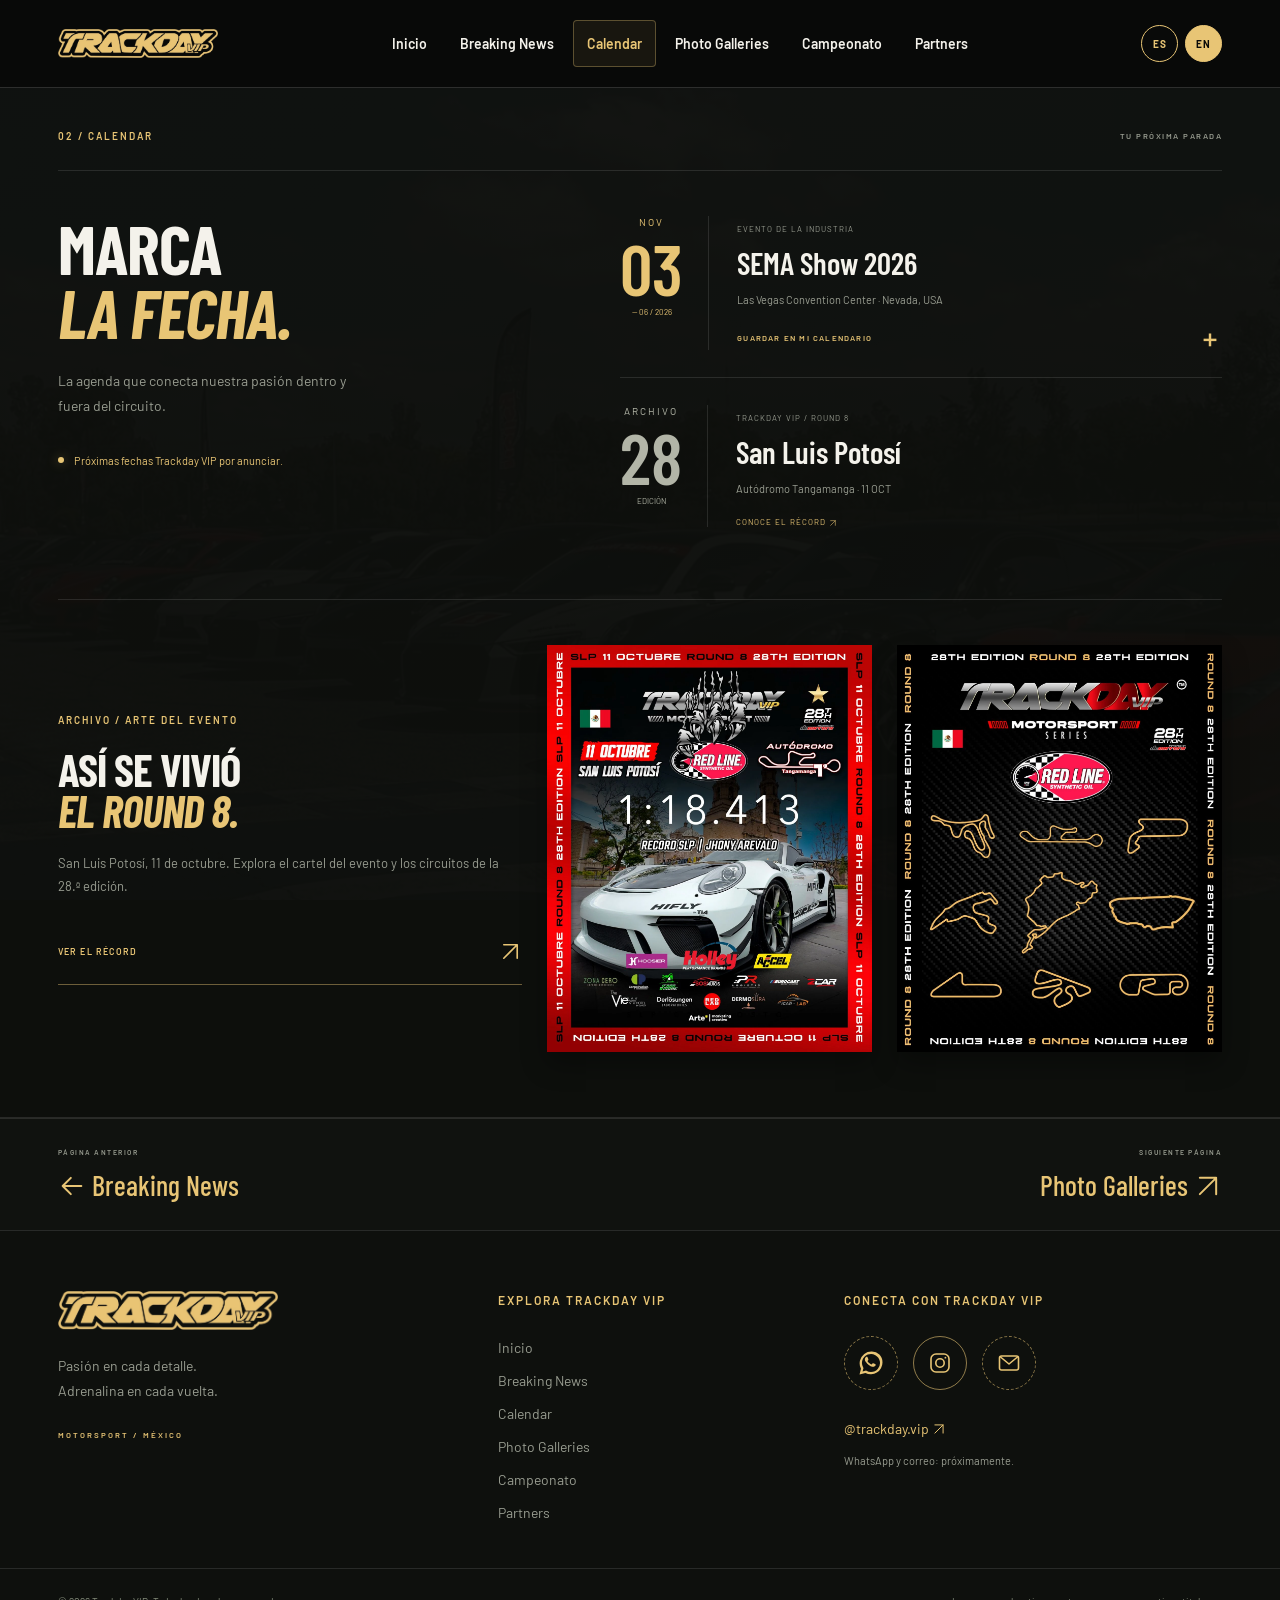
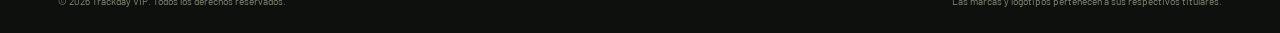
==== calendar.html @ d7b409cb "Add files via upload" ====
<!doctype html><html lang="es"><head><meta charset="utf-8"><meta name="viewport" content="width=device-width, initial-scale=1"><meta name="theme-color" content="#090a09"><title>Calendar | Trackday VIP</title><meta name="description" content="Calendar — Trackday VIP Motorsport México."><link rel="icon" href="assets/logo.png"><link rel="stylesheet" href="style.css"></head><body data-page="calendar"><a class="skip" href="#content">Saltar al contenido / Skip to content</a><header class="site-header">
<a href="index.html" class="edition" aria-label="Trackday VIP — Inicio / Home"><img src="assets/logo.png" alt="Trackday VIP" width="1841" height="330"></a>
<nav class="desktop-nav" aria-label="Principal"><a href="index.html" data-home data-t="homeNav">Inicio</a><a href="news.html">Breaking News</a><a href="calendar.html" aria-current="page">Calendar</a><a href="gallery.html">Photo Galleries</a><a href="campeonato.html" data-t="navChamp">Campeonato</a><a href="partners.html">Partners</a></nav>
<div class="header-controls"><div class="languages" role="group" aria-label="Idioma / Language"><button type="button" data-lang="es" aria-label="Español" aria-pressed="true">ES</button><button type="button" data-lang="en" aria-label="English" aria-pressed="false">EN</button></div><button type="button" class="menu-toggle" aria-label="Abrir menú / Open menu" aria-expanded="false" aria-controls="menu"><span></span><span></span></button></div>
</header><div id="menu" class="menu" hidden><nav aria-label="Menú móvil"><a href="index.html" data-home><span>00</span><b data-t="homeNav">Inicio</b> <svg class="icon-arrow" viewBox="0 0 24 24" aria-hidden="true" focusable="false"><path d="M5 19 19 5M5 5h14v14"/></svg></a><a href="news.html"><span>01</span>Breaking News <svg class="icon-arrow" viewBox="0 0 24 24" aria-hidden="true" focusable="false"><path d="M5 19 19 5M5 5h14v14"/></svg></a><a href="calendar.html" aria-current="page"><span>02</span>Calendar <svg class="icon-arrow" viewBox="0 0 24 24" aria-hidden="true" focusable="false"><path d="M5 19 19 5M5 5h14v14"/></svg></a><a href="gallery.html"><span>03</span>Photo Galleries <svg class="icon-arrow" viewBox="0 0 24 24" aria-hidden="true" focusable="false"><path d="M5 19 19 5M5 5h14v14"/></svg></a><a href="campeonato.html"><span>04</span><b data-t="navChamp">Campeonato</b> <svg class="icon-arrow" viewBox="0 0 24 24" aria-hidden="true" focusable="false"><path d="M5 19 19 5M5 5h14v14"/></svg></a><a href="partners.html"><span>05</span>Partners <svg class="icon-arrow" viewBox="0 0 24 24" aria-hidden="true" focusable="false"><path d="M5 19 19 5M5 5h14v14"/></svg></a></nav><p>TRACKDAY VIP / MOTORSPORT MÉXICO</p></div><main id="content" tabindex="-1"><section id="calendar" class="section calendar-section">
<div class="section-top"><p class="section-label">02 / CALENDAR</p><span class="micro" data-t="calendarTag">TU PRÓXIMA PARADA</span></div>
<div class="calendar-layout"><div><h1 data-t="calendarTitle">MARCA<br><em>LA FECHA.</em></h1><p class="section-intro" data-t="calendarIntro">La agenda que conecta nuestra pasión dentro y fuera del circuito.</p><div class="calendar-note"><span class="live-dot"></span><span data-t="datesPending">Próximas fechas Trackday VIP por anunciar.</span></div></div>
<div class="event-list"><article class="event"><div class="date-block"><span>NOV</span><strong>03</strong><small>— 06 / 2026</small></div><div class="event-content"><span class="pill" data-t="externalEvent">EVENTO DE LA INDUSTRIA</span><h3>SEMA Show 2026</h3><p>Las Vegas Convention Center · Nevada, USA</p><button class="text-button compact" type="button" id="save-calendar"><span data-t="saveDate">GUARDAR EN MI CALENDARIO</span><span>＋</span></button></div></article><a class="event archive-event" href="campeonato.html"><div class="date-block"><span data-t="archive">ARCHIVO</span><strong>28</strong><small data-t="edition">EDICIÓN</small></div><div class="event-content"><span class="pill" data-t="trackdayArchive">TRACKDAY VIP / ROUND 8</span><h3 data-t="slp">San Luis Potosí</h3><p>Autódromo Tangamanga · 11 OCT</p><span class="text-link" data-t="seeRecord">CONOCE EL RÉCORD <svg class="icon-arrow" viewBox="0 0 24 24" aria-hidden="true" focusable="false"><path d="M5 19 19 5M5 5h14v14"/></svg></span></div></a></div></div>
<div class="calendar-artworks"><div><p class="section-label" data-t="eventArtLabel">ARCHIVO / ARTE DEL EVENTO</p><h2 data-t="eventArtTitle">ASÍ SE VIVIÓ<br><em>EL ROUND 8.</em></h2><p data-t="eventArtBody">San Luis Potosí, 11 de octubre. Explora el cartel del evento y los circuitos de la 28.ª edición.</p><a class="text-button" href="campeonato.html"><span data-t="visualRecordCta">VER EL RÉCORD</span><span><svg class="icon-arrow" viewBox="0 0 24 24" aria-hidden="true" focusable="false"><path d="M5 19 19 5M5 5h14v14"/></svg></span></a></div><button type="button" data-open="record" class="archive-poster" aria-label="Ver cartel / View poster"><img src="assets/record.webp" alt="Trackday VIP — Round 8, San Luis Potosí" width="1280" height="1600" loading="lazy"></button><a href="gallery.html" class="archive-poster"><img src="assets/circuits.webp" alt="Trackday VIP — circuitos de la 28.ª edición" width="1280" height="1600" loading="lazy"></a></div></section></main><nav class="page-navigation" aria-label="Entre páginas / Between pages"><a href="news.html"><span class="micro" data-t="previousPage">PÁGINA ANTERIOR</span><strong><svg class="icon-arrow" viewBox="0 0 24 24" aria-hidden="true" focusable="false"><path d="M20 12H4m7-7-7 7 7 7"/></svg> Breaking News</strong></a><a href="gallery.html"><span class="micro" data-t="nextPage">SIGUIENTE PÁGINA</span><strong>Photo Galleries <svg class="icon-arrow" viewBox="0 0 24 24" aria-hidden="true" focusable="false"><path d="M5 19 19 5M5 5h14v14"/></svg></strong></a></nav><footer class="full-footer">
<div class="footer-main"><div class="footer-brand"><a href="index.html" aria-label="Trackday VIP"><img src="assets/logo.png" alt="Trackday VIP" width="1841" height="330"></a><p data-t="footerBrand">Pasión en cada detalle.<br>Adrenalina en cada vuelta.</p><span class="micro">MOTORSPORT / MÉXICO</span></div>
<nav class="footer-navigation" aria-label="Explorar / Explore"><h2 data-t="footerExplore">EXPLORA TRACKDAY VIP</h2><a href="index.html" data-t="homeNav">Inicio</a><a href="news.html">Breaking News</a><a href="calendar.html">Calendar</a><a href="gallery.html">Photo Galleries</a><a href="campeonato.html" data-t="navChamp">Campeonato</a><a href="partners.html">Partners</a></nav>
<div class="footer-contact"><h2 data-t="footerContact">CONECTA CON TRACKDAY VIP</h2><div class="social-icons" aria-label="Redes sociales y contacto / Social media and contact">
<a class="social-icon" data-contact="whatsapp" role="link" tabindex="0" aria-label="WhatsApp — próximamente" aria-disabled="true"><svg viewBox="0 0 24 24" aria-hidden="true"><path d="M20.4 3.6A11.8 11.8 0 0 0 2 17.8L.5 23.5l5.9-1.6A11.8 11.8 0 0 0 23.5 11.4c0-3-1.1-5.7-3.1-7.8ZM12 21a9 9 0 0 1-4.6-1.3l-.3-.2-3.5.9.9-3.4-.2-.3A9 9 0 1 1 12 21Z"/><path d="M8.2 6.5c-.2-.5-.5-.5-.8-.5H7c-.3 0-.7.1-1 .5s-1.2 1.2-1.2 2.8 1.2 3.1 1.4 3.3c.1.2 2.4 3.7 5.8 5.1.8.4 1.4.5 1.9.7.8.2 1.5.2 2.1.1.6-.1 1.8-.8 2.1-1.5s.3-1.4.2-1.5c-.1-.2-.3-.3-.7-.5l-2.2-1c-.3-.1-.5-.2-.8.2l-1 1.2c-.2.2-.4.3-.7.1-.4-.2-1.5-.5-2.8-1.7-1-.9-1.7-2-1.9-2.3-.2-.3 0-.5.2-.7l.5-.6.3-.5c.1-.2 0-.4 0-.6Z" transform="translate(2 1) scale(.8)"/></svg><span>WhatsApp</span></a>
<a class="social-icon" data-contact="instagram" href="https://www.instagram.com/trackday.vip/" target="_blank" rel="noopener noreferrer" aria-label="Instagram @trackday.vip"><svg viewBox="0 0 24 24" aria-hidden="true" class="stroke-icon"><rect x="3" y="3" width="18" height="18" rx="5"/><circle cx="12" cy="12" r="4.2"/><circle cx="17.4" cy="6.7" r=".9" fill="currentColor" stroke="none"/></svg><span>Instagram</span></a>
<a class="social-icon" data-contact="email" role="link" tabindex="0" aria-label="Correo electrónico — próximamente" aria-disabled="true"><svg viewBox="0 0 24 24" aria-hidden="true" class="stroke-icon"><rect x="2.5" y="5" width="19" height="14" rx="2"/><path d="m3.5 6 8.5 7 8.5-7"/></svg><span data-t="emailShort">Email</span></a>
</div><p class="social-handle"><a href="https://www.instagram.com/trackday.vip/" target="_blank" rel="noopener noreferrer">@trackday.vip <svg class="icon-arrow" viewBox="0 0 24 24" aria-hidden="true" focusable="false"><path d="M5 19 19 5M5 5h14v14"/></svg></a></p><p class="contact-pending-note" data-t="socialPending">WhatsApp y correo: próximamente.</p><p id="contact-status" role="status" aria-live="polite"></p></div></div>
<div class="footer-legal"><span>© <span id="year">2026</span> Trackday VIP. <span data-t="rights">Todos los derechos reservados.</span></span><span data-t="trademarkNotice">Las marcas y logotipos pertenecen a sus respectivos titulares.</span></div>
</footer>
<nav class="mobile-dock" aria-label="Accesos rápidos / Quick navigation"><a href="news.html" aria-label="Breaking News"><svg viewBox="0 0 24 24"><path d="M4 4h16v16H4zM8 8h8M8 12h8M8 16h4"/></svg><span>News</span></a><a href="calendar.html" aria-current="page" aria-label="Calendar"><svg viewBox="0 0 24 24"><path d="M4 6h16v14H4zM8 3v6M16 3v6M4 11h16"/></svg><span>Calendar</span></a><a href="gallery.html" aria-label="Photo Galleries"><svg viewBox="0 0 24 24"><path d="M3 5h18v15H3zM3 17l6-6 4 4 3-3 5 5"/><circle cx="16" cy="9" r="1"/></svg><span>Photos</span></a><a href="campeonato.html" aria-label="Campeonato / Championship"><svg viewBox="0 0 24 24"><path d="M5 21V3l15 2-4 5 4 5-15-2"/></svg><span data-t="dockChamp">Campeonato</span></a><a href="partners.html" aria-label="Partners"><svg viewBox="0 0 24 24"><path d="M8 14l6-6M9 7l2-2a5 5 0 017 7l-2 2M15 17l-2 2a5 5 0 01-7-7l2-2"/></svg><span>Partners</span></a></nav><dialog id="detail-dialog"><div class="dialog-toolbar"><span class="micro">TRACKDAY VIP / MOTORSPORT</span><button type="button" class="dialog-close arrow-button" aria-label="Cerrar / Close">×</button></div><div id="detail-content"></div></dialog><dialog id="photo-dialog"><div class="dialog-toolbar"><span class="micro" id="viewer-caption">PHOTO GALLERIES</span><button type="button" class="dialog-close arrow-button" aria-label="Cerrar / Close">×</button></div><img id="viewer-image" alt=""><div class="viewer-controls"><button type="button" id="viewer-prev" class="arrow-button" aria-label="Foto anterior / Previous photo"><svg class="icon-arrow" viewBox="0 0 24 24" aria-hidden="true" focusable="false"><path d="M20 12H4m7-7-7 7 7 7"/></svg></button><span class="micro" id="viewer-count"></span><button type="button" id="viewer-next" class="arrow-button" aria-label="Foto siguiente / Next photo"><svg class="icon-arrow" viewBox="0 0 24 24" aria-hidden="true" focusable="false"><path d="M4 12h16M13 5l7 7-7 7"/></svg></button></div></dialog><script src="site-config.js"></script><script src="content.js"></script><script src="script.js"></script></body></html>
---- style.css ----
@import url('https://fonts.googleapis.com/css2?family=Barlow+Condensed:ital,wght@0,500;0,600;0,700;0,800;1,600;1,700;1,800&family=Barlow:wght@400;500;600;700&display=swap');
:root{--gold:#e8c575;--ink:#090a09;--panel:#131512;--white:#f4f2eb;--muted:#989c90;--line:#ffffff1c;--display:'Barlow Condensed','Arial Narrow',Impact,sans-serif;--body:Barlow,Arial,sans-serif}*{box-sizing:border-box}html{scroll-behavior:smooth;scroll-padding-top:95px}body{margin:0;background:var(--ink);color:var(--white);font-family:var(--body);-webkit-font-smoothing:antialiased}a{color:inherit;text-decoration:none}button{font:inherit;color:inherit;cursor:pointer;border:0;background:none}button,a{-webkit-tap-highlight-color:transparent}button:focus-visible,a:focus-visible,[tabindex]:focus-visible{outline:2px solid var(--gold);outline-offset:5px}img{max-width:100%;display:block}button:disabled{opacity:.4;cursor:default}::selection{background:var(--gold);color:var(--ink)}.skip{position:fixed;top:-80px;left:12px;padding:12px;background:var(--gold);color:var(--ink);z-index:100}.skip:focus{top:8px}.site-header{height:88px;position:absolute;top:0;left:0;right:0;z-index:30;padding:0 4.5%;display:flex;align-items:center;justify-content:space-between;border-bottom:1px solid #ffffff26;background:linear-gradient(#090a09ad,transparent)}.edition{display:flex;gap:12px;align-items:center;font-size:9px;letter-spacing:2px;line-height:1.6}.edition b{font-weight:500;color:var(--gold)}.checker{display:inline-block;width:28px;height:24px;background:conic-gradient(var(--gold) 25%,transparent 0 50%,var(--gold) 0 75%,transparent 0) 0 0/12px 12px;transform:skew(-10deg)}.desktop-nav{display:flex;gap:28px;align-items:center;font-size:11px;font-weight:600}.desktop-nav a{padding:15px 0;position:relative}.desktop-nav a:after{content:'';position:absolute;bottom:5px;left:0;width:0;height:1px;background:var(--gold);transition:width .25s}.desktop-nav a:hover:after{width:100%}.header-controls{display:flex;align-items:center;gap:20px}.languages{display:flex;gap:7px}.languages button{height:37px;width:37px;display:grid;place-items:center;border:1px solid var(--gold);border-radius:50%;background:var(--gold);color:var(--ink);font-size:10px;letter-spacing:1px;font-weight:700;transition:background .2s,color .2s}.languages button[aria-pressed=true]{color:var(--gold);background:var(--ink)}.menu-toggle{display:none;width:42px;height:42px;padding:10px}.menu-toggle span{display:block;width:22px;height:1px;background:var(--gold);margin:6px 0;transition:transform .25s}.menu-toggle[aria-expanded=true] span:first-child{transform:translateY(3.5px) rotate(45deg)}.menu-toggle[aria-expanded=true] span:last-child{transform:translateY(-3.5px) rotate(-45deg)}.menu{position:fixed;inset:0;z-index:25;background:#10110ff5;backdrop-filter:blur(20px);padding:120px 7% 110px}.menu[hidden]{display:none}.menu nav{display:flex;flex-direction:column}.menu a{font-family:var(--display);font-weight:600;font-size:clamp(30px,7vw,52px);padding:15px 0;border-bottom:1px solid var(--line)}.menu a span{font:10px var(--body);color:var(--gold);margin-right:20px}.menu a b{font-weight:600}.menu p{font-size:9px;letter-spacing:2px;color:var(--muted);margin-top:35px}body.menu-open{overflow:hidden}.hero{position:relative;min-height:min(940px,100svh);height:860px;max-height:1100px;display:flex;flex-direction:column;justify-content:space-between;overflow:hidden;padding:140px 4.5% 0}.hero-photo,.hero-shade,.hero-grid{position:absolute;inset:0;width:100%;height:100%;object-fit:cover;z-index:-3}.hero-photo{object-position:center 58%;animation:hero-pan 18s ease-in-out infinite alternate}.hero-shade{z-index:-2;background:linear-gradient(180deg,#090a0999 0%,#090a0908 37%,#090a0955 55%,#090a09f5 100%),linear-gradient(90deg,#090a0933,transparent)}.hero-grid{z-index:-1;background:linear-gradient(90deg,transparent calc(50% - .5px),#ffffff09 50%,transparent calc(50% + .5px));pointer-events:none}.hero{isolation:isolate}.hero-brand{text-align:center}.hero-brand .micro{color:#ded7bf;margin:0 0 22px;font-size:9px;letter-spacing:4px}.hero-brand img{width:min(850px,80%);margin:auto;filter:drop-shadow(0 5px 15px #0006)}.hero-content{display:flex;justify-content:space-between;align-items:flex-end;margin-top:auto;padding:65px 0 48px}.label,.micro,.section-label{font-size:10px;font-weight:600;letter-spacing:2px;line-height:1.7;margin:0}.label{color:var(--gold);display:flex;gap:10px;align-items:center}.live-dot{display:inline-block;width:6px;height:6px;flex-shrink:0;border-radius:50%;background:var(--gold);box-shadow:0 0 12px #e8c57577;animation:pulse 2.8s infinite}.gold-dot{width:5px;height:5px;border-radius:50%;background:var(--gold)}h1,h2,h3,p{margin-top:0}h1,h2{font-family:var(--display);font-weight:700;line-height:.92;letter-spacing:-1px;margin-bottom:0}h1{font-size:clamp(70px,8.6vw,128px);margin-top:15px}em{color:var(--gold);font-style:italic;font-weight:700}.hero-aside{width:300px;padding-bottom:6px}.hero-aside p{font-size:14px;line-height:1.7;color:#d0d0c6;margin-bottom:25px}.gold-button{padding:20px 23px;display:flex;justify-content:space-between;gap:25px;align-items:center;background:var(--gold);color:var(--ink);font-size:10px;font-weight:700;letter-spacing:1px;transition:background .2s,transform .2s}.gold-button:hover{background:#f3d991;transform:translateY(-3px)}.gold-button span:last-child{font-size:22px}.hero-bottom{height:57px;border-top:1px solid #ffffff30;display:flex;align-items:center;justify-content:space-between;font-size:8px;font-weight:500;letter-spacing:2px;color:#c1c1b2}.hero-number{color:var(--gold)}.news-ticker{display:flex;align-items:center;gap:30px;min-height:59px;background:var(--gold);color:var(--ink);padding:0 4.5%;font-size:11px;letter-spacing:1.4px;font-weight:700;overflow:hidden}.ticker-tag{display:flex;gap:10px;align-items:center;white-space:nowrap;padding-right:30px;border-right:1px solid #090a0940}.ticker-tag .live-dot{background:var(--ink);box-shadow:none}.ticker-text{flex:1;white-space:nowrap}.ticker-arrow{font-size:25px}.section{padding:80px 4.5% 90px;scroll-margin-top:0}.section-top{display:flex;justify-content:space-between;align-items:center;gap:20px;padding-bottom:25px;margin-bottom:45px;border-bottom:1px solid var(--line)}.section-label{color:var(--gold);font-size:10px}.section-top>.micro{color:var(--muted);font-size:8px;letter-spacing:1.5px}h2{font-size:clamp(48px,5.4vw,80px)}.news-layout{display:grid;grid-template-columns:1.02fr 1fr;gap:8%;align-items:center}.sema-art{overflow:hidden;background:var(--gold);color:var(--ink);min-height:500px;position:relative;text-align:left;padding:34px;width:100%;transition:transform .3s;isolation:isolate}.sema-art:hover{transform:translateY(-5px)}.sema-art:after{content:'';position:absolute;width:110px;height:120%;background:#090a090a;transform:rotate(32deg);top:-10%;left:40%;z-index:-1}.sema-word{display:block;font-family:var(--display);font-size:clamp(80px,10.5vw,158px);font-weight:800;font-style:italic;line-height:.78;margin-top:38px;letter-spacing:-4px}.sema-word>span{display:block;-webkit-text-stroke:1px var(--ink);color:transparent}.sema-year{position:absolute;right:28px;bottom:77px;font:800 90px/.74 var(--display);letter-spacing:-3px;text-align:right}.sema-year span{display:block}.sema-date{display:block;margin-top:37px;max-width:140px;font:600 27px/1 var(--display)}.art-bottom{position:absolute;bottom:0;left:34px;right:34px;height:53px;border-top:1px solid #090a0960;display:flex;align-items:center;justify-content:space-between;font-size:8px;letter-spacing:1px}.art-bottom b{font-size:25px}.article-category{display:flex;align-items:center;gap:10px;color:var(--gold);font-size:9px;letter-spacing:1.5px;margin-bottom:22px}.news-copy h2{font-size:clamp(38px,4.5vw,67px)}.news-copy>p,.section-intro{font-size:14px;line-height:1.8;color:var(--muted);margin:25px 0}.news-facts{display:flex;gap:30px;margin:30px 0 15px}.news-facts>span{border-left:1px solid var(--gold);padding-left:17px;display:flex;flex-direction:column;gap:8px}.news-facts b{font:600 26px/1 var(--display)}.news-facts small{font-size:8px;letter-spacing:1px;color:var(--muted)}.text-button{display:flex;align-items:center;justify-content:space-between;gap:30px;width:100%;border-bottom:1px solid #e8c57570;font-size:9px;font-weight:600;letter-spacing:1.2px;padding:21px 0;color:var(--gold);text-align:left}.text-button>span:last-child{font-size:23px;line-height:1}.text-button:hover{color:var(--white)}.calendar-section{background:var(--panel);border-block:1px solid var(--line)}.calendar-layout{display:grid;grid-template-columns:1fr 1.35fr;gap:10%}.calendar-layout .section-intro{max-width:300px}.calendar-note{display:flex;align-items:center;gap:10px;color:var(--gold);font-size:11px;margin-top:33px;line-height:1.6}.event{display:flex;gap:28px;border-top:1px solid var(--line);padding:27px 0}.event:first-child{border-top:0;padding-top:0}.date-block{min-width:80px;display:flex;flex-direction:column;text-align:center;color:var(--gold);border-right:1px solid var(--line);padding-right:25px}.date-block>span{font-size:10px;letter-spacing:2px}.date-block strong{font:600 72px/1.1 var(--display)}.date-block small{font-size:8px;white-space:nowrap}.event-content{flex:1}.pill{display:inline-block;color:var(--muted);font-size:8px;letter-spacing:1px;margin-bottom:12px}.event h3{font:600 31px/1.1 var(--display);margin-bottom:11px}.event p{font-size:11px;line-height:1.6;color:var(--muted);margin-bottom:10px}.compact{padding:8px 0 0;border-bottom:0;font-size:8px}.archive-event{padding-top:27px}.archive-event .date-block{color:#b2b5a7}.text-link{font-size:8px;color:var(--gold);letter-spacing:1px;display:block;margin-top:20px}.gallery-heading{display:flex;justify-content:space-between;align-items:flex-end;margin-bottom:35px;gap:30px}.gallery-tools{text-align:right}.filters{display:flex;justify-content:flex-end;gap:8px;margin-bottom:18px}.filters button{border:1px solid var(--line);padding:10px 17px;font-size:8px;letter-spacing:1px;border-radius:20px}.filters button[aria-pressed=true]{background:var(--gold);color:var(--ink);border-color:var(--gold)}.gallery-tools p{color:var(--muted);font-size:8px;letter-spacing:1px}.gallery-track{display:flex;gap:18px;overflow-x:auto;scroll-snap-type:x mandatory;scrollbar-width:none;margin-right:-4.95%;padding-right:4.5%;overscroll-behavior-inline:contain}.gallery-track::-webkit-scrollbar{display:none}.photo-card{position:relative;flex:0 0 36%;padding:0;aspect-ratio:4/5;overflow:hidden;scroll-snap-align:start;text-align:left}.photo-card[hidden]{display:none}.photo-card img{height:100%;width:100%;object-fit:cover;transition:transform .6s}.photo-card:hover img{transform:scale(1.045)}.photo-card:after{content:'';position:absolute;inset:0;background:linear-gradient(transparent 55%,#090a09d9)}.photo-overlay{position:absolute;bottom:25px;left:25px;right:25px;z-index:1;display:flex;align-items:flex-end;justify-content:space-between}.photo-overlay small{display:block;color:var(--gold);font-size:8px;letter-spacing:2px;margin-bottom:10px}.photo-overlay strong{font:600 clamp(23px,2.4vw,34px)/1 var(--display)}.photo-overlay b{border:1px solid #ffffff70;border-radius:50%;width:35px;height:35px;display:grid;place-items:center;font-weight:400}.gallery-bottom{display:flex;justify-content:space-between;align-items:center;padding-top:23px}.gallery-bottom>.micro{font-size:8px;color:var(--muted)}.gallery-bottom>div{display:flex;gap:8px}.arrow-button{display:inline-grid;place-items:center;width:43px;height:43px;border-radius:50%;border:1px solid #e8c57570;color:var(--gold);font-size:22px;transition:background .2s,color .2s}.arrow-button:hover{background:var(--gold);color:var(--ink)}.championship-section{background:#161813;position:relative;overflow:hidden}.champ-layout{display:grid;grid-template-columns:1.2fr 1fr;gap:12%;align-items:center}.champ-copy .label{font-size:8px;margin-bottom:22px}.lap-time{font:500 clamp(80px,9.4vw,140px)/1 var(--display);letter-spacing:-3px;margin:35px 0 25px;color:var(--gold);font-variant-numeric:tabular-nums;white-space:nowrap}.lap-time span{color:var(--white)}.driver{display:flex;gap:20px;align-items:center;border-top:1px solid var(--line);padding-top:22px}.driver-number{font:600 30px var(--display);color:var(--gold);padding-right:20px;border-right:1px solid var(--line)}.driver h3{font:600 26px/1 var(--display);margin-bottom:8px}.driver p{font-size:10px;color:var(--muted);margin:0;line-height:1.6}.standings-note{font-size:10px;line-height:1.8;color:var(--muted);margin:20px 0 0;max-width:360px}.champ-visual{padding:0;position:relative;width:100%;max-width:390px;justify-self:end;transform:rotate(2deg);transition:transform .3s;box-shadow:0 18px 50px #0005}.champ-visual:hover{transform:rotate(0)}.champ-visual img{width:100%;height:auto}.poster-expand{position:absolute;right:12px;top:12px;display:grid;place-items:center;background:var(--gold);color:var(--ink);width:40px;height:40px;border-radius:50%;font-size:23px}.partners-heading{display:flex;align-items:flex-end;justify-content:space-between;gap:30px;margin-bottom:45px}.partners-heading p{max-width:300px;margin:0}.partner-grid{display:grid;grid-template-columns:repeat(4,1fr);gap:1px;background:var(--line);border:1px solid var(--line)}.partner-grid img{background:#070807;width:100%;height:128px;object-fit:contain;padding:22px}.partners-section>.text-button{max-width:350px;margin:25px auto 0}.closing{text-align:center;padding:80px 5% 65px;background:radial-gradient(ellipse at center,#a7842820,transparent 70%);border-top:1px solid var(--line)}.closing .checker{width:24px;height:20px;background-size:10px 10px;margin-bottom:25px}.closing p{font:700 clamp(55px,7vw,105px)/.92 var(--display);letter-spacing:-1px;margin-bottom:30px}.closing a{margin:auto}footer{padding:25px 4.5%;border-top:1px solid var(--line);display:flex;justify-content:space-between;gap:20px;font-size:8px;letter-spacing:1.2px;color:var(--muted)}.mobile-dock{display:none}dialog{position:fixed;border:1px solid #e8c57545;background:#11130f;color:var(--white);padding:0;width:min(860px,94vw);max-height:90svh;overscroll-behavior:contain}dialog::backdrop{background:#000d;backdrop-filter:blur(12px)}.dialog-toolbar{position:sticky;top:0;z-index:2;display:flex;justify-content:space-between;align-items:center;padding:15px 24px;background:#11130ff2;border-bottom:1px solid var(--line)}.dialog-toolbar>.micro{font-size:8px;color:var(--gold)}.dialog-close{width:35px;height:35px}.article-body{padding:30px 36px 40px}.article-body h2{font-size:clamp(44px,7vw,72px);margin:16px 0 25px}.article-body p{color:#b6baad;font-size:14px;line-height:1.8}.article-body h3{font:600 27px/1.2 var(--display);margin:26px 0 10px;color:var(--gold)}.article-body .source-links{font-size:10px;border-top:1px solid var(--line);padding-top:20px}.source-links a{color:var(--gold);text-decoration:underline}.article-image{width:min(100%,600px);margin:0 auto}.poster-note{padding:15px 25px;color:var(--muted);font-size:11px;line-height:1.6}#viewer-image{width:100%;max-height:65svh;object-fit:contain;background:#050605}.viewer-controls{display:flex;justify-content:center;align-items:center;gap:25px;padding:17px}.viewer-controls .micro{color:var(--gold)}.no-scroll{overflow:hidden}@keyframes hero-pan{from{transform:scale(1.01)}to{transform:scale(1.07)}}@keyframes pulse{50%{opacity:.35}}.reveal-in{animation:rise .7s both}@keyframes rise{from{transform:translateY(22px);opacity:.3}to{transform:translateY(0);opacity:1}}@media(min-width:1600px){.section{padding-inline:max(4.5%,calc((100vw - 1440px)/2))}.hero{padding-inline:6%}.hero-brand img{width:1000px}}@media(max-width:1000px){.desktop-nav{gap:15px;font-size:10px}.edition{font-size:8px}.hero-aside{width:260px}.sema-art{min-height:440px}.sema-year{font-size:70px}.sema-word{font-size:105px}.news-layout{gap:6%}.news-copy h2{font-size:47px}.hero{height:800px}.champ-layout{gap:7%}.partner-grid{grid-template-columns:repeat(3,1fr)}}@media(max-width:760px){html{scroll-padding-top:22px}.site-header{height:78px;padding-inline:6%}.edition{font-size:8px;letter-spacing:1.6px}.checker{width:24px;height:20px;background-size:10px 10px}.desktop-nav{display:none}.header-controls{gap:13px}.languages button{width:33px;height:33px;font-size:9px}.menu-toggle{display:block}.hero{min-height:760px;min-height:min(860px,calc(100svh - 58px));height:820px;max-height:1000px;padding:118px 6% 0}.hero-brand img{width:100%}.hero-brand .micro{font-size:6.5px;letter-spacing:1.7px;margin-bottom:20px}.hero-photo{object-position:49% 45%;object-fit:cover}.hero-shade{background:linear-gradient(180deg,#090a0999,#090a0920 32%,#090a0940 49%,#090a09f7 82%)}.hero-content{display:block;padding:25px 0 22px}.hero-copy .label{font-size:7px;letter-spacing:1.4px}.hero h1{font-size:clamp(65px,17vw,100px);letter-spacing:-.5px;margin-top:12px}.hero-aside{width:100%;display:flex;align-items:center;gap:20px;margin-top:22px;padding:0}.hero-aside p{font-size:10px;line-height:1.7;margin:0;flex:1}.gold-button{width:145px;min-height:52px;font-size:7px;padding:12px 14px;letter-spacing:.7px;gap:7px}.gold-button span:last-child{font-size:21px}.hero-bottom{height:45px;font-size:6px;letter-spacing:1px;gap:8px}.hero-number{display:none}.news-ticker{min-height:51px;padding-inline:6%;gap:12px;font-size:7px;letter-spacing:.8px}.ticker-tag{padding-right:12px;gap:6px;font-size:7px}.ticker-text{white-space:normal;line-height:1.5}.ticker-arrow{font-size:20px}.section{padding:52px 6% 58px}.section-top{margin-bottom:29px;padding-bottom:17px}.section-label{font-size:9px;letter-spacing:1.4px}.section-top>.micro{font-size:6px;max-width:130px;text-align:right;letter-spacing:1px}.news-layout{display:flex;flex-direction:column;gap:30px}.sema-art{min-height:320px;padding:24px}.sema-art>.micro{font-size:8px}.sema-word{font-size:94px;margin-top:22px;letter-spacing:-2px}.sema-year{font-size:66px;right:24px;bottom:70px}.sema-date{font-size:23px;margin-top:22px}.art-bottom{left:24px;right:24px;font-size:6px;height:44px}.news-copy{width:100%}.article-category{font-size:8px;margin-bottom:18px}h2,.news-copy h2{font-size:clamp(43px,12vw,63px);line-height:.96}.news-copy>p,.section-intro{font-size:13px;line-height:1.8;margin:21px 0}.news-facts{margin:25px 0 10px;gap:25px}.news-facts b{font-size:25px}.news-facts small{font-size:7px}.text-button{font-size:8px;letter-spacing:1px;padding:18px 0}.calendar-layout{display:block}.calendar-layout .section-intro{max-width:280px}.calendar-note{font-size:10px;margin:24px 0 35px}.event{gap:20px;padding:23px 0}.date-block{min-width:70px;padding-right:20px}.date-block strong{font-size:64px}.date-block>span{font-size:8px}.event h3{font-size:29px}.event p{font-size:10px}.compact{font-size:7px;padding:8px 0}.gallery-heading{display:block;margin-bottom:25px}.gallery-tools{text-align:left;margin-top:24px}.filters{justify-content:flex-start;margin-bottom:15px}.filters button{font-size:7px;padding:10px 18px}.gallery-tools p{font-size:7px;letter-spacing:.8px}.gallery-track{margin-right:-6.82%;gap:12px;padding-right:6%}.photo-card{flex-basis:85%;aspect-ratio:4/5}.photo-overlay{left:20px;right:20px;bottom:22px}.photo-overlay strong{font-size:28px}.photo-overlay small{font-size:7px}.gallery-bottom{padding-top:16px}.gallery-bottom .arrow-button{height:36px;width:36px;font-size:19px}.champ-layout{display:flex;flex-direction:column;gap:35px}.champ-copy{width:100%}.champ-copy .label{font-size:7px;margin-bottom:18px}.lap-time{font-size:clamp(80px,23vw,120px);margin:28px 0 24px;letter-spacing:-2px}.driver h3{font-size:25px}.driver p{font-size:9px}.standings-note{font-size:10px}.champ-visual{width:80%;max-width:340px;margin:auto;transform:rotate(2deg)}.partners-heading{display:block;margin-bottom:28px}.partners-heading p{margin:22px 0 0;max-width:300px}.partner-grid{grid-template-columns:repeat(2,1fr)}.partner-grid img{height:95px;padding:17px}.closing{padding:55px 6%}.closing p{font-size:61px}footer{padding:23px 6% calc(100px + env(safe-area-inset-bottom));font-size:7px;flex-wrap:wrap;line-height:1.8;gap:12px}footer>span:last-child{display:none}.mobile-dock{display:flex;position:fixed;bottom:0;left:0;right:0;padding:9px 3% calc(9px + env(safe-area-inset-bottom));background:#10120fee;backdrop-filter:blur(20px);border-top:1px solid #e8c57545;z-index:20;justify-content:space-between}.mobile-dock a{width:20%;display:flex;align-items:center;flex-direction:column;gap:4px;color:#92988a;font-size:7px;letter-spacing:.2px;padding:2px}.mobile-dock svg{width:20px;height:20px;fill:none;stroke:currentColor;stroke-width:1.3;stroke-linejoin:round;stroke-linecap:round}.mobile-dock a.active{color:var(--gold)}dialog{width:94vw;max-height:88svh}.dialog-toolbar{padding:12px 17px}.article-body{padding:25px 22px 30px}.article-body p{font-size:13px}.article-body h3{font-size:25px}.poster-note{font-size:10px}#viewer-image{max-height:66svh}}@media(max-width:360px){.hero{padding-top:108px}.hero-aside{gap:12px}.hero-aside p{font-size:9px}.gold-button{width:133px}.hero h1{font-size:65px}.hero-brand .micro{font-size:6px}.date-block{min-width:62px;padding-right:14px}.event{gap:14px}.hero-bottom{font-size:5px}.lap-time{font-size:80px}}@media(prefers-reduced-motion:reduce){html{scroll-behavior:auto}*,*:before,*:after{animation:none!important;transition:none!important}.reveal-in{opacity:1;transform:none}}
@media(max-width:760px){.hero{height:calc(100svh - 60px);min-height:660px;max-height:900px}}

.hero-brand img{height:auto}@media(max-width:760px){.hero h1{font-size:clamp(42px,15vw,100px)}}@media(max-width:360px){.hero h1{font-size:14.4vw}}

/* Full website: independent documents, shared navigation and page layouts. */
.site-header{position:sticky;top:0;background:#090a09f5;backdrop-filter:blur(18px)}
.desktop-nav a[aria-current=page]{color:var(--gold)}.desktop-nav a[aria-current=page]:after{width:100%}
.menu a[aria-current=page]{color:var(--gold)}
.mobile-dock a[aria-current=page]{color:var(--gold)}
.brand-masthead{padding:35px 4.5% 30px;display:flex;flex-direction:column;align-items:center;gap:18px;border-bottom:1px solid var(--line);background:radial-gradient(ellipse at center,#e8c5750c,transparent 65%)}
.brand-masthead>a{width:min(430px,72%);display:block}
.brand-masthead img{width:100%;height:auto}
.brand-masthead>.micro{font-size:7px;letter-spacing:2.5px;color:var(--muted);text-align:center}
main{min-height:50vh}
main>.section{padding-top:40px;padding-bottom:65px;border-top:0}
.section h1{font-size:clamp(48px,5.4vw,80px);line-height:.92;margin:0;font-family:var(--display)}
.news-copy h1{font-size:clamp(38px,4.5vw,67px)}
a.sema-art{display:block}
.page-navigation{display:flex;justify-content:space-between;gap:30px;padding:28px 4.5%;border-top:1px solid var(--line);background:#10120f}
.page-navigation a{display:flex;flex-direction:column;gap:9px;color:var(--gold)}
.page-navigation a:last-child{text-align:right;align-items:flex-end}
.page-navigation .micro{font-size:7px;color:var(--muted);letter-spacing:1.5px}
.page-navigation strong{font-family:var(--display);font-size:28px;font-weight:500}
.gallery-track{display:grid;grid-template-columns:repeat(2,minmax(0,1fr));gap:22px;margin:0;padding:0;overflow:visible;scroll-snap-type:none}
.photo-card{width:100%;aspect-ratio:4/3}
.photo-card:first-child{grid-column:1/-1;aspect-ratio:16/8}
.photo-card[hidden]{display:none}
.breadcrumbs{display:flex;gap:14px;font-size:10px;color:var(--muted);padding-bottom:25px;border-bottom:1px solid var(--line);margin-bottom:35px}
.breadcrumbs a{color:var(--gold)}
.article-page-layout{display:grid;grid-template-columns:230px minmax(0,1fr);gap:7%;max-width:1120px;margin:auto}
.article-sidebar{position:sticky;align-self:start;top:120px;padding-top:25px}
.article-date{display:block;font:600 56px/1 var(--display);color:var(--gold);margin:30px 0}
.article-date small{display:block;font:9px/1.7 var(--body);letter-spacing:1.5px;margin-top:12px}
.article-sidebar>p:not(.section-label){font-size:10px;color:var(--muted);line-height:1.8;letter-spacing:1px}
.article-page .article-body{padding:20px 0}
.article-page .article-body h1{font-size:clamp(43px,5vw,70px);margin:15px 0 30px}
.article-page .article-body p{font-size:16px;line-height:1.9}
.article-page .article-body .source-links{font-size:11px}
@media(max-width:760px){
.site-header{height:73px}.brand-masthead{padding:23px 6% 22px;gap:13px}.brand-masthead>a{width:min(300px,82%)}
.brand-masthead>.micro{font-size:5.5px;letter-spacing:1.1px}
main>.section{padding:26px 6% 40px}main{min-height:45vh}.section-top{margin-bottom:27px}
.section h1,.news-copy h1{font-size:clamp(43px,12vw,63px);line-height:.96}
.news-layout{gap:28px}.sema-art{min-height:300px}.sema-word{font-size:88px}
.page-navigation{padding:23px 6%;gap:15px}.page-navigation strong{font-size:22px}.page-navigation .micro{font-size:6px;letter-spacing:1px}
.gallery-track{grid-template-columns:minmax(0,1fr);gap:18px}
.photo-card,.photo-card:first-child{aspect-ratio:4/5;grid-column:auto}
.article-page-layout{display:flex;flex-direction:column;gap:28px}
.article-sidebar{position:static;padding:0;display:grid;grid-template-columns:1fr 1fr;gap:14px 20px;border-bottom:1px solid var(--line);padding-bottom:20px}
.article-sidebar>.section-label{grid-column:1/-1}.article-date{font-size:43px;margin:0}.article-date small{font-size:7px;margin-top:7px}
.article-sidebar>p:not(.section-label){font-size:8px;margin:0;align-self:center}.article-sidebar .text-button{grid-column:1/-1;padding:10px 0}
.article-page .article-body{padding:0}.article-page .article-body h1{font-size:clamp(40px,11vw,60px)}.article-page .article-body p{font-size:14px}
.breadcrumbs{font-size:9px;margin-bottom:23px}.article-body .source-links{overflow-wrap:anywhere}
}

.site-header .edition img{width:160px;height:auto;display:block}@media(max-width:760px){.site-header .edition img{width:125px}}@media(max-width:360px){.site-header .edition img{width:112px}}

/* Spacious navigation, overview page and shared contact footer. */
.desktop-nav{gap:5px;font-size:14px}
.desktop-nav a{padding:14px 13px;border:1px solid transparent;border-radius:4px}
.desktop-nav a:hover{border-color:#e8c57555;background:#e8c5750a}
.desktop-nav a[aria-current=page]{border-color:#e8c57555;background:#e8c57512}
.desktop-nav a:after{display:none}
.home-heading{display:flex;align-items:flex-end;justify-content:space-between;gap:40px;margin-bottom:40px}
.home-heading>.section-intro{max-width:370px;margin-bottom:0}
.home-summaries{display:grid;grid-template-columns:repeat(2,minmax(0,1fr));gap:26px}
.summary-card{background:#141611;border:1px solid var(--line);min-width:0;overflow:hidden}
.summary-news{grid-column:1/-1;display:grid;grid-template-columns:1fr 1fr}
.summary-media{display:block;position:relative;aspect-ratio:16/9;overflow:hidden;background:#090a09}
.summary-media>img{width:100%;height:100%;object-fit:cover;transition:transform .5s}
.summary-media:hover>img{transform:scale(1.04)}
.summary-news>.summary-media{aspect-ratio:auto;min-height:380px}
.summary-sema{background:var(--gold);color:var(--ink);display:flex;flex-direction:column;justify-content:space-between;padding:35px}
.summary-sema strong{font:800 italic clamp(70px,8vw,120px)/.78 var(--display);letter-spacing:-2px}
.summary-sema strong em{color:transparent;-webkit-text-stroke:1px var(--ink);font-weight:800}
.summary-sema>span:last-child{font:600 24px var(--display)}
.summary-copy{padding:32px;display:flex;flex-direction:column;align-items:flex-start}
.summary-copy>.section-label{font-size:9px;margin-bottom:18px}
.summary-copy h2{font-size:clamp(34px,3.5vw,52px);line-height:1}
.summary-copy>p{font-size:14px;line-height:1.8;color:var(--muted);margin:22px 0}
.summary-copy>.gold-button{width:100%;min-height:55px;margin-top:auto;font-size:11px}
.summary-badge{position:absolute;left:22px;bottom:20px;padding:10px 13px;background:#090a09c9;color:var(--gold);font-size:9px;letter-spacing:1.5px;backdrop-filter:blur(8px)}
.summary-record:after{content:'';position:absolute;inset:0;background:linear-gradient(transparent,#090a09d9)}
.summary-time{position:absolute;z-index:1;left:25px;bottom:25px;font:500 72px/.95 var(--display);color:var(--gold);letter-spacing:-1px}
.summary-time>span{color:var(--white)}
.summary-time>small{display:block;font:9px/1.5 var(--body);margin-top:12px;letter-spacing:2px;color:var(--white)}
.summary-partners{grid-column:1/-1;display:grid;grid-template-columns:1fr 1fr}
.summary-logos{display:grid;grid-template-columns:1fr 1fr;gap:20px;padding:45px;align-content:center;align-items:center;aspect-ratio:auto}
.summary-logos>img{height:auto;max-height:120px;object-fit:contain}
.summary-logos>img:first-child{grid-column:1/-1;width:200px;justify-self:center}
footer.full-footer{display:block;padding:0;background:#0e100d;color:var(--muted);font-size:inherit;letter-spacing:normal}
.footer-main{display:grid;grid-template-columns:1.1fr .8fr 1.2fr;gap:8%;padding:60px 4.5% 45px}
.footer-brand>a{display:block;width:220px;max-width:100%}
.footer-brand img{width:100%;height:auto}
.footer-brand>p{font-size:14px;line-height:1.8;margin:23px 0 18px}
.footer-brand>.micro{font-size:8px;color:var(--gold)}
.footer-navigation{display:flex;flex-direction:column;align-items:flex-start;gap:12px}
.footer-main h2{font:600 12px/1.5 var(--body);letter-spacing:2px;color:var(--gold);margin:0 0 16px}
.footer-navigation>a{font-size:14px;line-height:1.5}
.footer-navigation>a:hover{color:var(--gold)}
.contact-coming{font-size:12px;line-height:1.7;margin-bottom:18px}
.footer-contact dl{margin:0}
.footer-contact dl>div{display:flex;justify-content:space-between;gap:20px;padding:11px 0;border-bottom:1px solid var(--line);font-size:12px}
.footer-contact dt{color:#d4d6cc}.footer-contact dd{margin:0;color:#969c8b;font-style:italic}
.footer-legal{border-top:1px solid var(--line);padding:23px 4.5%;display:flex;justify-content:space-between;gap:25px;font-size:10px;line-height:1.8;color:#858d7b}
.full-footer .footer-legal>span:last-child{display:block}
@media(max-width:1200px){.desktop-nav{display:none}.menu-toggle{display:block}}
@media(max-width:760px){
.home-heading{display:block;margin-bottom:28px}.home-heading>.section-intro{margin-top:23px}
.home-summaries{display:block}.summary-card{display:block;margin-bottom:22px}
.summary-news>.summary-media{min-height:0;aspect-ratio:16/10}
.summary-sema{padding:25px}.summary-sema strong{font-size:70px}.summary-sema>.micro{font-size:8px}.summary-sema>span:last-child{font-size:18px}
.summary-copy{padding:24px}.summary-copy>.section-label{font-size:8px;margin-bottom:15px}
.summary-copy h2{font-size:clamp(30px,8vw,44px);line-height:1.05}
.summary-copy>p{font-size:13px;margin:19px 0 23px}
.summary-copy>.gold-button{width:100%;font-size:10px;min-height:55px;padding:17px 20px}
.summary-time{font-size:64px;left:22px;bottom:22px}
.summary-badge{font-size:8px}
.summary-logos{min-height:220px;padding:30px;gap:15px}.summary-logos>img:first-child{max-width:170px}
.mobile-dock{padding-top:10px;padding-bottom:calc(10px + env(safe-area-inset-bottom))}
.mobile-dock a{min-height:48px;justify-content:center;font-size:9px;gap:6px;line-height:1.2;letter-spacing:0}
.mobile-dock svg{width:24px;height:24px}
.mobile-dock a[aria-current=page]{background:#e8c57515;border-radius:8px}
.menu{padding-top:95px;overflow-y:auto;padding-bottom:100px}
.menu a{padding:16px 0;font-size:clamp(29px,7.5vw,43px)}
.footer-main{grid-template-columns:1fr;gap:36px;padding:38px 6% 32px}
.footer-brand>a{width:200px}.footer-brand>p{font-size:13px;margin:19px 0 13px}
.footer-main h2{font-size:11px;margin-bottom:16px}
.footer-navigation{display:grid;grid-template-columns:1fr 1fr;gap:12px 20px}
.footer-navigation>h2{grid-column:1/-1;margin-bottom:4px}
.footer-navigation>a{font-size:14px;padding:5px 0}
.footer-contact dl>div{font-size:13px;padding:13px 0}
.contact-coming{font-size:12px}
.footer-legal{display:flex;flex-direction:column;gap:10px;padding:23px 6% calc(105px + env(safe-area-inset-bottom));font-size:10px}
.full-footer .footer-legal>span:last-child{display:block}
}
/* Photographic art direction: full-bleed moments, original event artwork. */
body[data-page=home] .site-header{position:fixed;left:0;right:0;background:#090a0970;backdrop-filter:blur(12px);border-color:#ffffff22}
body:not([data-page=home]){background-image:linear-gradient(#090a09ed,#090a09f5),url('assets/grid.webp');background-size:cover;background-position:center;background-attachment:fixed}
body:not([data-page=home]) main>.section{background-color:#11130f9c}
.cinematic-hero{position:relative;isolation:isolate;min-height:780px;height:94svh;max-height:1050px;display:flex;flex-direction:column;justify-content:flex-end;padding:150px 4.5% 0;overflow:hidden}
.cinematic-photo,.cinematic-shade{position:absolute;inset:0;width:100%;height:100%;z-index:-2}
.cinematic-photo{object-fit:cover;object-position:50% 52%;animation:hero-pan 20s ease-in-out infinite alternate}
.cinematic-shade{z-index:-1;background:linear-gradient(0deg,#090a09f5 0%,#090a0933 60%,#090a0966 100%),linear-gradient(90deg,#090a0977,transparent 85%)}
.hero-hairline{position:absolute;left:4.5%;top:20%;height:100px;width:1px;background:linear-gradient(var(--gold),transparent);opacity:.6}
.cinematic-caption{padding:80px 0 65px;max-width:1000px}
.cinematic-caption .label{font-size:10px;letter-spacing:3px;color:var(--gold)}
.cinematic-caption h1{font-size:clamp(68px,8.1vw,118px);line-height:.94;margin:20px 0 24px}
.cinematic-caption>p{font-size:15px;line-height:1.8;color:#dadbd3}
.cinematic-actions{display:flex;align-items:center;gap:35px;margin-top:30px}
.cinematic-actions .gold-button{min-width:250px}
.hero-text-link{display:flex;align-items:center;gap:24px;font-size:10px;letter-spacing:1.2px;padding:18px 0;color:var(--white);border-bottom:1px solid #e8c57577}
.hero-text-link>span:last-child{color:var(--gold);font-size:23px}
.cinematic-bottom{display:flex;justify-content:space-between;align-items:center;padding:23px 0;border-top:1px solid #ffffff30;color:#bdc0b2;font-size:8px;letter-spacing:2px}
.cinematic-bottom a{color:var(--gold)}
.event-story{position:relative;isolation:isolate;background:#141610;overflow:hidden}
.event-story:before{content:'';position:absolute;inset:0;background:linear-gradient(90deg,#141610e8,#141610fa),url('assets/convoy.webp') center/cover;z-index:-1}
.event-story-layout{display:grid;grid-template-columns:minmax(0,.85fr) minmax(0,1fr);gap:12%;align-items:center}
.event-artwork{position:relative;display:block;width:100%;max-width:440px;margin:auto;transform:rotate(-2deg);transition:transform .4s;box-shadow:0 22px 50px #0008}
.event-artwork:hover{transform:rotate(0)}
.event-artwork img{width:100%;height:auto}
.event-story-copy>.label{font-size:8px;margin-bottom:25px}
.event-story-copy h2{font-size:clamp(48px,5.1vw,76px)}
.event-story-copy>p:not(.label){font-size:14px;line-height:1.8;color:#a9ae9e;margin:27px 0;max-width:390px}
.event-lap{font:500 83px/.95 var(--display);letter-spacing:-1px;color:var(--gold);margin:30px 0}
.event-lap>span{color:var(--white)}
.event-lap>small{display:block;font:9px/1.5 var(--body);letter-spacing:2px;margin-top:15px;color:var(--muted)}
.event-story-actions{display:flex;flex-direction:column;gap:8px;max-width:330px}
.event-story-actions .gold-button{min-height:58px}
.photo-editorial-heading{display:flex;justify-content:space-between;align-items:flex-end;gap:40px;margin-bottom:35px}
.photo-editorial-heading>.text-button{width:280px}
.photo-mosaic{display:grid;grid-template-columns:1.35fr 1fr;grid-template-rows:240px 240px;gap:18px}
.photo-mosaic>a{display:block;position:relative;overflow:hidden;isolation:isolate}
.photo-mosaic .mosaic-main{grid-row:1/3}
.photo-mosaic img{width:100%;height:100%;object-fit:cover;transition:transform .6s}
.photo-mosaic a:hover img{transform:scale(1.04)}
.photo-mosaic a:after{content:'';position:absolute;inset:0;background:linear-gradient(transparent 50%,#090a09b3)}
.photo-mosaic a>span{position:absolute;z-index:1;left:25px;right:25px;bottom:25px}
.photo-mosaic small{font-size:9px;letter-spacing:2px;color:var(--gold)}
.photo-mosaic strong{font:600 36px/1.1 var(--display);display:block;margin-top:10px}
.photo-mosaic b{position:absolute;bottom:0;right:0;font-weight:400;font-size:23px}
.editorial-news{background:#13150f;border-block:1px solid var(--line)}
.editorial-news-layout{display:grid;grid-template-columns:.65fr 1fr;gap:10%;align-items:center}
.news-date-tile{background:var(--gold);padding:30px;color:var(--ink);display:flex;flex-direction:column;gap:30px;min-height:330px;justify-content:space-between}
.news-date-tile>span{font-size:9px;letter-spacing:2px}
.news-date-tile strong{font:800 italic 86px/.8 var(--display);letter-spacing:-2px}
.news-date-tile strong em{color:transparent;-webkit-text-stroke:1px var(--ink)}
.news-date-tile small{font:600 23px var(--display)}
.editorial-news-layout>div>.label{font-size:8px;margin-bottom:20px}
.editorial-news-layout>div>p:not(.label){font-size:14px;line-height:1.8;color:var(--muted);margin:25px 0}
.home-partners{text-align:center}
.home-partners .section-top{text-align:left}
.home-partner-strip{display:grid;grid-template-columns:repeat(4,1fr);gap:35px;align-items:center;margin:50px 0 25px}
.home-partner-strip img{width:100%;height:95px;object-fit:contain}
.home-partners>.text-button{max-width:340px;margin:auto}
.social-icons{display:flex;align-items:flex-start;gap:15px;margin:27px 0 20px}
.social-icon{display:flex;align-items:center;justify-content:center;width:54px;height:54px;border:1px solid #e8c57599;border-radius:50%;color:var(--gold);position:relative;cursor:pointer;transition:background .2s,color .2s,transform .2s}
.social-icon:hover,.social-icon:focus-visible{background:var(--gold);color:var(--ink);transform:translateY(-3px)}
.social-icon>svg{width:24px;height:24px;fill:currentColor}
.social-icon>svg.stroke-icon{fill:none;stroke:currentColor;stroke-width:1.6;stroke-linecap:round;stroke-linejoin:round}
.social-icon>span{position:absolute;bottom:-25px;font-size:10px;white-space:nowrap;opacity:0;transition:opacity .2s}
.social-icon:hover>span,.social-icon:focus-visible>span{opacity:1}
.social-icon[aria-disabled=true]{border-style:dashed}
.social-handle{margin:30px 0 15px;color:var(--gold);font-size:14px}
.contact-pending-note,#contact-status{font-size:11px;line-height:1.7;color:var(--muted)}
#contact-status:empty{display:none}
.calendar-artworks{display:grid;grid-template-columns:1fr .7fr .7fr;gap:25px;align-items:center;padding-top:45px;margin-top:45px;border-top:1px solid var(--line)}
.calendar-artworks h2{font-size:45px;margin-top:20px}
.calendar-artworks>div>p:not(.section-label){font-size:13px;line-height:1.8;color:var(--muted);margin:20px 0}
.archive-poster{display:block;padding:0;transition:transform .3s;box-shadow:0 12px 25px #0005}
.archive-poster:hover{transform:translateY(-5px)}
.archive-poster img{width:100%;height:auto}
.event-photo{aspect-ratio:4/5;background:#050605}
.event-photo>img{object-fit:contain}
.event-photo .photo-overlay{bottom:15px;left:15px;right:15px}
.event-photo .photo-overlay strong{font-size:23px}
.filters{flex-wrap:wrap}
@media(max-width:760px){
.cinematic-hero{height:calc(100svh - 60px);min-height:670px;max-height:900px;padding:110px 6% 0}
.cinematic-photo{object-position:46% 50%}
.cinematic-shade{background:linear-gradient(0deg,#090a09fc 0%,#090a0966 45%,#090a090d 68%,#090a0980 100%)}
.hero-hairline{left:6%;top:20%;height:65px}
.cinematic-caption{padding:0 0 30px}
.cinematic-caption .label{font-size:7px;letter-spacing:1.5px}
.cinematic-caption h1{font-size:clamp(45px,12.4vw,78px);margin:15px 0 18px;line-height:.98}
.cinematic-caption>p{font-size:12px;line-height:1.8;max-width:330px}
.cinematic-caption>p br{display:none}
.cinematic-actions{display:flex;flex-direction:column;align-items:flex-start;gap:6px;margin-top:24px}
.cinematic-actions .gold-button{width:100%;min-width:0;min-height:54px;padding:15px 20px;font-size:10px}
.hero-text-link{padding:13px 0;font-size:8px;letter-spacing:1px;width:100%;justify-content:space-between;border:0}
.cinematic-bottom{padding:17px 0;font-size:5.5px;letter-spacing:1px}
.event-story-layout{display:flex;flex-direction:column;gap:38px}
.event-artwork{width:83%;max-width:360px}
.event-story-copy{width:100%}
.event-story-copy h2{font-size:clamp(42px,11.7vw,62px)}
.event-story-copy>.label{font-size:7px;margin-bottom:20px}
.event-story-copy>p:not(.label){font-size:13px;margin:23px 0}
.event-lap{font-size:clamp(72px,23vw,100px)}
.event-story-actions{max-width:none}.event-story-actions .gold-button{width:100%;font-size:10px;padding:17px 20px}
.photo-editorial-heading{display:block;margin-bottom:25px}
.photo-editorial-heading>.text-button{width:100%;margin-top:18px}
.photo-mosaic{grid-template-columns:1fr 1fr;grid-template-rows:340px 165px;gap:10px}
.photo-mosaic .mosaic-main{grid-column:1/-1;grid-row:auto}
.photo-mosaic a>span{left:17px;right:17px;bottom:17px}
.photo-mosaic small{font-size:6px;letter-spacing:1px}
.photo-mosaic strong{font-size:28px}
.photo-mosaic b{font-size:19px}
.editorial-news-layout{display:flex;flex-direction:column;gap:28px}
.news-date-tile{width:100%;min-height:260px;padding:25px;gap:20px}
.news-date-tile strong{font-size:76px}
.news-date-tile>span{font-size:8px}
.news-date-tile small{font-size:19px}
.editorial-news-layout>div>p:not(.label){font-size:13px}
.home-partner-strip{grid-template-columns:1fr 1fr;gap:20px;margin:30px 0 20px}
.home-partner-strip img{height:75px}
.social-icons{gap:20px;margin-top:25px}
.social-icon{width:56px;height:56px}
.social-icon>svg{width:25px;height:25px}
.social-icon>span{opacity:1;bottom:-23px;font-size:10px}
.social-handle{margin-top:45px}
.calendar-artworks{grid-template-columns:1fr 1fr;gap:18px;margin-top:35px;padding-top:30px}
.calendar-artworks>div{grid-column:1/-1}
.calendar-artworks h2{font-size:40px}
.event-photo .photo-overlay strong{font-size:23px}
body:not([data-page=home]){background-attachment:scroll}
}
@media(prefers-reduced-motion:reduce){.cinematic-photo{animation:none}}

.icon-arrow{display:inline-block;width:1em;height:1em;vertical-align:-.15em;fill:none;stroke:currentColor;stroke-width:1.7;stroke-linecap:round;stroke-linejoin:round;flex-shrink:0}
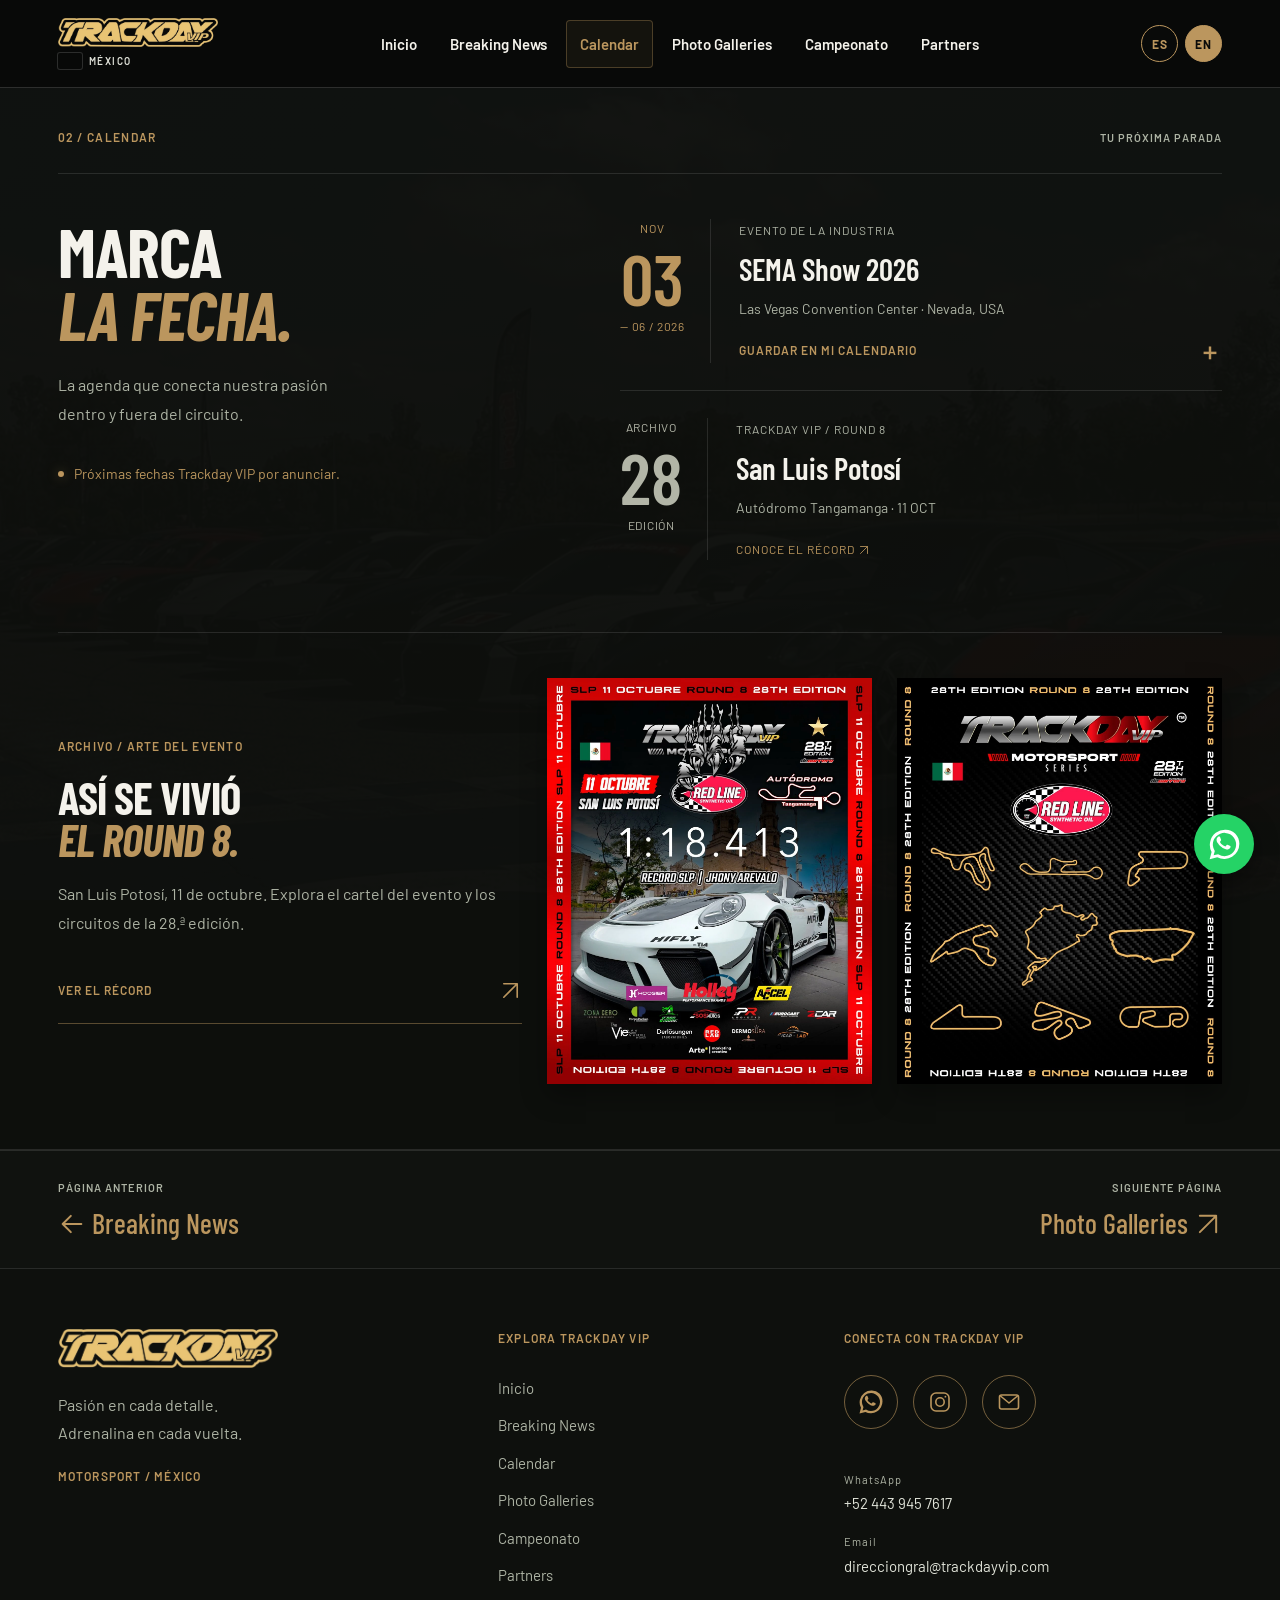
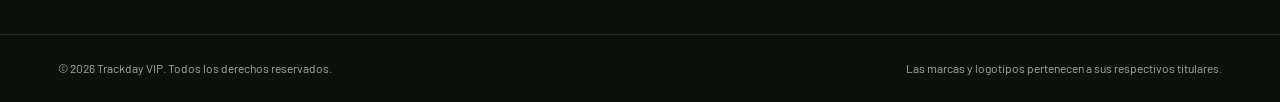
==== commit 91a9fb8b: "Add files via upload" ====
--- a/calendar.html
+++ b/calendar.html
@@ -1,5 +1,5 @@
 <!doctype html><html lang="es"><head><meta charset="utf-8"><meta name="viewport" content="width=device-width, initial-scale=1"><meta name="theme-color" content="#090a09"><title>Calendar | Trackday VIP</title><meta name="description" content="Calendar — Trackday VIP Motorsport México."><link rel="icon" href="assets/logo.png"><link rel="stylesheet" href="style.css"></head><body data-page="calendar"><a class="skip" href="#content">Saltar al contenido / Skip to content</a><header class="site-header">
-<a href="index.html" class="edition" aria-label="Trackday VIP — Inicio / Home"><img src="assets/logo.png" alt="Trackday VIP" width="1841" height="330"></a>
+<a href="index.html" class="edition" aria-label="Trackday VIP — Inicio / Home"><img src="assets/logo.png" alt="Trackday VIP" width="1841" height="330"><span class="country-badge"><img src="assets/mexico.svg" alt="" width="24" height="16"><span data-t="countryLabel">MÉXICO</span></span></a>
 <nav class="desktop-nav" aria-label="Principal"><a href="index.html" data-home data-t="homeNav">Inicio</a><a href="news.html">Breaking News</a><a href="calendar.html" aria-current="page">Calendar</a><a href="gallery.html">Photo Galleries</a><a href="campeonato.html" data-t="navChamp">Campeonato</a><a href="partners.html">Partners</a></nav>
 <div class="header-controls"><div class="languages" role="group" aria-label="Idioma / Language"><button type="button" data-lang="es" aria-label="Español" aria-pressed="true">ES</button><button type="button" data-lang="en" aria-label="English" aria-pressed="false">EN</button></div><button type="button" class="menu-toggle" aria-label="Abrir menú / Open menu" aria-expanded="false" aria-controls="menu"><span></span><span></span></button></div>
 </header><div id="menu" class="menu" hidden><nav aria-label="Menú móvil"><a href="index.html" data-home><span>00</span><b data-t="homeNav">Inicio</b> <svg class="icon-arrow" viewBox="0 0 24 24" aria-hidden="true" focusable="false"><path d="M5 19 19 5M5 5h14v14"/></svg></a><a href="news.html"><span>01</span>Breaking News <svg class="icon-arrow" viewBox="0 0 24 24" aria-hidden="true" focusable="false"><path d="M5 19 19 5M5 5h14v14"/></svg></a><a href="calendar.html" aria-current="page"><span>02</span>Calendar <svg class="icon-arrow" viewBox="0 0 24 24" aria-hidden="true" focusable="false"><path d="M5 19 19 5M5 5h14v14"/></svg></a><a href="gallery.html"><span>03</span>Photo Galleries <svg class="icon-arrow" viewBox="0 0 24 24" aria-hidden="true" focusable="false"><path d="M5 19 19 5M5 5h14v14"/></svg></a><a href="campeonato.html"><span>04</span><b data-t="navChamp">Campeonato</b> <svg class="icon-arrow" viewBox="0 0 24 24" aria-hidden="true" focusable="false"><path d="M5 19 19 5M5 5h14v14"/></svg></a><a href="partners.html"><span>05</span>Partners <svg class="icon-arrow" viewBox="0 0 24 24" aria-hidden="true" focusable="false"><path d="M5 19 19 5M5 5h14v14"/></svg></a></nav><p>TRACKDAY VIP / MOTORSPORT MÉXICO</p></div><main id="content" tabindex="-1"><section id="calendar" class="section calendar-section">
@@ -10,10 +10,10 @@
 <div class="footer-main"><div class="footer-brand"><a href="index.html" aria-label="Trackday VIP"><img src="assets/logo.png" alt="Trackday VIP" width="1841" height="330"></a><p data-t="footerBrand">Pasión en cada detalle.<br>Adrenalina en cada vuelta.</p><span class="micro">MOTORSPORT / MÉXICO</span></div>
 <nav class="footer-navigation" aria-label="Explorar / Explore"><h2 data-t="footerExplore">EXPLORA TRACKDAY VIP</h2><a href="index.html" data-t="homeNav">Inicio</a><a href="news.html">Breaking News</a><a href="calendar.html">Calendar</a><a href="gallery.html">Photo Galleries</a><a href="campeonato.html" data-t="navChamp">Campeonato</a><a href="partners.html">Partners</a></nav>
 <div class="footer-contact"><h2 data-t="footerContact">CONECTA CON TRACKDAY VIP</h2><div class="social-icons" aria-label="Redes sociales y contacto / Social media and contact">
-<a class="social-icon" data-contact="whatsapp" role="link" tabindex="0" aria-label="WhatsApp — próximamente" aria-disabled="true"><svg viewBox="0 0 24 24" aria-hidden="true"><path d="M20.4 3.6A11.8 11.8 0 0 0 2 17.8L.5 23.5l5.9-1.6A11.8 11.8 0 0 0 23.5 11.4c0-3-1.1-5.7-3.1-7.8ZM12 21a9 9 0 0 1-4.6-1.3l-.3-.2-3.5.9.9-3.4-.2-.3A9 9 0 1 1 12 21Z"/><path d="M8.2 6.5c-.2-.5-.5-.5-.8-.5H7c-.3 0-.7.1-1 .5s-1.2 1.2-1.2 2.8 1.2 3.1 1.4 3.3c.1.2 2.4 3.7 5.8 5.1.8.4 1.4.5 1.9.7.8.2 1.5.2 2.1.1.6-.1 1.8-.8 2.1-1.5s.3-1.4.2-1.5c-.1-.2-.3-.3-.7-.5l-2.2-1c-.3-.1-.5-.2-.8.2l-1 1.2c-.2.2-.4.3-.7.1-.4-.2-1.5-.5-2.8-1.7-1-.9-1.7-2-1.9-2.3-.2-.3 0-.5.2-.7l.5-.6.3-.5c.1-.2 0-.4 0-.6Z" transform="translate(2 1) scale(.8)"/></svg><span>WhatsApp</span></a>
+<a class="social-icon" data-contact="whatsapp" href="https://wa.me/524439457617" target="_blank" rel="noopener noreferrer" aria-label="WhatsApp +52 443 945 7617"><svg viewBox="0 0 24 24" aria-hidden="true"><path d="M20.4 3.6A11.8 11.8 0 0 0 2 17.8L.5 23.5l5.9-1.6A11.8 11.8 0 0 0 23.5 11.4c0-3-1.1-5.7-3.1-7.8ZM12 21a9 9 0 0 1-4.6-1.3l-.3-.2-3.5.9.9-3.4-.2-.3A9 9 0 1 1 12 21Z"/><path d="M8.2 6.5c-.2-.5-.5-.5-.8-.5H7c-.3 0-.7.1-1 .5s-1.2 1.2-1.2 2.8 1.2 3.1 1.4 3.3c.1.2 2.4 3.7 5.8 5.1.8.4 1.4.5 1.9.7.8.2 1.5.2 2.1.1.6-.1 1.8-.8 2.1-1.5s.3-1.4.2-1.5c-.1-.2-.3-.3-.7-.5l-2.2-1c-.3-.1-.5-.2-.8.2l-1 1.2c-.2.2-.4.3-.7.1-.4-.2-1.5-.5-2.8-1.7-1-.9-1.7-2-1.9-2.3-.2-.3 0-.5.2-.7l.5-.6.3-.5c.1-.2 0-.4 0-.6Z" transform="translate(2 1) scale(.8)"/></svg><span>WhatsApp</span></a>
 <a class="social-icon" data-contact="instagram" href="https://www.instagram.com/trackday.vip/" target="_blank" rel="noopener noreferrer" aria-label="Instagram @trackday.vip"><svg viewBox="0 0 24 24" aria-hidden="true" class="stroke-icon"><rect x="3" y="3" width="18" height="18" rx="5"/><circle cx="12" cy="12" r="4.2"/><circle cx="17.4" cy="6.7" r=".9" fill="currentColor" stroke="none"/></svg><span>Instagram</span></a>
-<a class="social-icon" data-contact="email" role="link" tabindex="0" aria-label="Correo electrónico — próximamente" aria-disabled="true"><svg viewBox="0 0 24 24" aria-hidden="true" class="stroke-icon"><rect x="2.5" y="5" width="19" height="14" rx="2"/><path d="m3.5 6 8.5 7 8.5-7"/></svg><span data-t="emailShort">Email</span></a>
-</div><p class="social-handle"><a href="https://www.instagram.com/trackday.vip/" target="_blank" rel="noopener noreferrer">@trackday.vip <svg class="icon-arrow" viewBox="0 0 24 24" aria-hidden="true" focusable="false"><path d="M5 19 19 5M5 5h14v14"/></svg></a></p><p class="contact-pending-note" data-t="socialPending">WhatsApp y correo: próximamente.</p><p id="contact-status" role="status" aria-live="polite"></p></div></div>
+<a class="social-icon" data-contact="email" href="mailto:direcciongral@trackdayvip.com" aria-label="Email direcciongral@trackdayvip.com"><svg viewBox="0 0 24 24" aria-hidden="true" class="stroke-icon"><rect x="2.5" y="5" width="19" height="14" rx="2"/><path d="m3.5 6 8.5 7 8.5-7"/></svg><span data-t="emailShort">Email</span></a>
+</div><p class="real-contact-details"><a href="https://wa.me/524439457617" target="_blank" rel="noopener noreferrer"><span>WhatsApp</span>+52 443 945 7617</a><a href="mailto:direcciongral@trackdayvip.com"><span data-t="emailShort">Email</span>direcciongral@trackdayvip.com</a></p><p id="contact-status" role="status" aria-live="polite"></p></div></div>
 <div class="footer-legal"><span>© <span id="year">2026</span> Trackday VIP. <span data-t="rights">Todos los derechos reservados.</span></span><span data-t="trademarkNotice">Las marcas y logotipos pertenecen a sus respectivos titulares.</span></div>
 </footer>
-<nav class="mobile-dock" aria-label="Accesos rápidos / Quick navigation"><a href="news.html" aria-label="Breaking News"><svg viewBox="0 0 24 24"><path d="M4 4h16v16H4zM8 8h8M8 12h8M8 16h4"/></svg><span>News</span></a><a href="calendar.html" aria-current="page" aria-label="Calendar"><svg viewBox="0 0 24 24"><path d="M4 6h16v14H4zM8 3v6M16 3v6M4 11h16"/></svg><span>Calendar</span></a><a href="gallery.html" aria-label="Photo Galleries"><svg viewBox="0 0 24 24"><path d="M3 5h18v15H3zM3 17l6-6 4 4 3-3 5 5"/><circle cx="16" cy="9" r="1"/></svg><span>Photos</span></a><a href="campeonato.html" aria-label="Campeonato / Championship"><svg viewBox="0 0 24 24"><path d="M5 21V3l15 2-4 5 4 5-15-2"/></svg><span data-t="dockChamp">Campeonato</span></a><a href="partners.html" aria-label="Partners"><svg viewBox="0 0 24 24"><path d="M8 14l6-6M9 7l2-2a5 5 0 017 7l-2 2M15 17l-2 2a5 5 0 01-7-7l2-2"/></svg><span>Partners</span></a></nav><dialog id="detail-dialog"><div class="dialog-toolbar"><span class="micro">TRACKDAY VIP / MOTORSPORT</span><button type="button" class="dialog-close arrow-button" aria-label="Cerrar / Close">×</button></div><div id="detail-content"></div></dialog><dialog id="photo-dialog"><div class="dialog-toolbar"><span class="micro" id="viewer-caption">PHOTO GALLERIES</span><button type="button" class="dialog-close arrow-button" aria-label="Cerrar / Close">×</button></div><img id="viewer-image" alt=""><div class="viewer-controls"><button type="button" id="viewer-prev" class="arrow-button" aria-label="Foto anterior / Previous photo"><svg class="icon-arrow" viewBox="0 0 24 24" aria-hidden="true" focusable="false"><path d="M20 12H4m7-7-7 7 7 7"/></svg></button><span class="micro" id="viewer-count"></span><button type="button" id="viewer-next" class="arrow-button" aria-label="Foto siguiente / Next photo"><svg class="icon-arrow" viewBox="0 0 24 24" aria-hidden="true" focusable="false"><path d="M4 12h16M13 5l7 7-7 7"/></svg></button></div></dialog><script src="site-config.js"></script><script src="content.js"></script><script src="script.js"></script></body></html>+<nav class="mobile-dock" aria-label="Accesos rápidos / Quick navigation"><a href="news.html" aria-label="Breaking News"><svg viewBox="0 0 24 24"><path d="M4 4h16v16H4zM8 8h8M8 12h8M8 16h4"/></svg><span>News</span></a><a href="calendar.html" aria-current="page" aria-label="Calendar"><svg viewBox="0 0 24 24"><path d="M4 6h16v14H4zM8 3v6M16 3v6M4 11h16"/></svg><span>Calendar</span></a><a href="gallery.html" aria-label="Photo Galleries"><svg viewBox="0 0 24 24"><path d="M3 5h18v15H3zM3 17l6-6 4 4 3-3 5 5"/><circle cx="16" cy="9" r="1"/></svg><span>Photos</span></a><a href="campeonato.html" aria-label="Campeonato / Championship"><svg viewBox="0 0 24 24"><path d="M5 21V3l15 2-4 5 4 5-15-2"/></svg><span data-t="dockChamp">Campeonato</span></a><a href="partners.html" aria-label="Partners"><svg viewBox="0 0 24 24"><path d="M8 14l6-6M9 7l2-2a5 5 0 017 7l-2 2M15 17l-2 2a5 5 0 01-7-7l2-2"/></svg><span>Partners</span></a></nav><dialog id="detail-dialog"><div class="dialog-toolbar"><span class="micro">TRACKDAY VIP / MOTORSPORT</span><button type="button" class="dialog-close arrow-button" aria-label="Cerrar / Close">×</button></div><div id="detail-content"></div></dialog><dialog id="photo-dialog"><div class="dialog-toolbar"><span class="micro" id="viewer-caption">PHOTO GALLERIES</span><button type="button" class="dialog-close arrow-button" aria-label="Cerrar / Close">×</button></div><img id="viewer-image" alt=""><div class="viewer-controls"><button type="button" id="viewer-prev" class="arrow-button" aria-label="Foto anterior / Previous photo"><svg class="icon-arrow" viewBox="0 0 24 24" aria-hidden="true" focusable="false"><path d="M20 12H4m7-7-7 7 7 7"/></svg></button><span class="micro" id="viewer-count"></span><button type="button" id="viewer-next" class="arrow-button" aria-label="Foto siguiente / Next photo"><svg class="icon-arrow" viewBox="0 0 24 24" aria-hidden="true" focusable="false"><path d="M4 12h16M13 5l7 7-7 7"/></svg></button></div></dialog><a class="floating-whatsapp-main" data-contact="whatsapp" href="https://wa.me/524439457617" target="_blank" rel="noopener noreferrer" aria-label="WhatsApp +52 443 945 7617"><span data-t="whatsappChat">Escríbenos por WhatsApp</span><svg viewBox="0 0 24 24" aria-hidden="true"><path d="M20.4 3.6A11.8 11.8 0 0 0 2 17.8L.5 23.5l5.9-1.6A11.8 11.8 0 0 0 23.5 11.4c0-3-1.1-5.7-3.1-7.8ZM12 21a9 9 0 0 1-4.6-1.3l-.3-.2-3.5.9.9-3.4-.2-.3A9 9 0 1 1 12 21Z"/><path d="M8.2 6.5c-.2-.5-.5-.5-.8-.5H7c-.3 0-.7.1-1 .5s-1.2 1.2-1.2 2.8 1.2 3.1 1.4 3.3c.1.2 2.4 3.7 5.8 5.1.8.4 1.4.5 1.9.7.8.2 1.5.2 2.1.1.6-.1 1.8-.8 2.1-1.5s.3-1.4.2-1.5c-.1-.2-.3-.3-.7-.5l-2.2-1c-.3-.1-.5-.2-.8.2l-1 1.2c-.2.2-.4.3-.7.1-.4-.2-1.5-.5-2.8-1.7-1-.9-1.7-2-1.9-2.3-.2-.3 0-.5.2-.7l.5-.6.3-.5c.1-.2 0-.4 0-.6Z" transform="translate(2 1) scale(.8)"/></svg></a><script src="site-config.js"></script><script src="content.js"></script><script src="script.js"></script></body></html>
--- a/style.css
+++ b/style.css
@@ -1,5 +1,5 @@
 @import url('https://fonts.googleapis.com/css2?family=Barlow+Condensed:ital,wght@0,500;0,600;0,700;0,800;1,600;1,700;1,800&family=Barlow:wght@400;500;600;700&display=swap');
-:root{--gold:#e8c575;--ink:#090a09;--panel:#131512;--white:#f4f2eb;--muted:#989c90;--line:#ffffff1c;--display:'Barlow Condensed','Arial Narrow',Impact,sans-serif;--body:Barlow,Arial,sans-serif}*{box-sizing:border-box}html{scroll-behavior:smooth;scroll-padding-top:95px}body{margin:0;background:var(--ink);color:var(--white);font-family:var(--body);-webkit-font-smoothing:antialiased}a{color:inherit;text-decoration:none}button{font:inherit;color:inherit;cursor:pointer;border:0;background:none}button,a{-webkit-tap-highlight-color:transparent}button:focus-visible,a:focus-visible,[tabindex]:focus-visible{outline:2px solid var(--gold);outline-offset:5px}img{max-width:100%;display:block}button:disabled{opacity:.4;cursor:default}::selection{background:var(--gold);color:var(--ink)}.skip{position:fixed;top:-80px;left:12px;padding:12px;background:var(--gold);color:var(--ink);z-index:100}.skip:focus{top:8px}.site-header{height:88px;position:absolute;top:0;left:0;right:0;z-index:30;padding:0 4.5%;display:flex;align-items:center;justify-content:space-between;border-bottom:1px solid #ffffff26;background:linear-gradient(#090a09ad,transparent)}.edition{display:flex;gap:12px;align-items:center;font-size:9px;letter-spacing:2px;line-height:1.6}.edition b{font-weight:500;color:var(--gold)}.checker{display:inline-block;width:28px;height:24px;background:conic-gradient(var(--gold) 25%,transparent 0 50%,var(--gold) 0 75%,transparent 0) 0 0/12px 12px;transform:skew(-10deg)}.desktop-nav{display:flex;gap:28px;align-items:center;font-size:11px;font-weight:600}.desktop-nav a{padding:15px 0;position:relative}.desktop-nav a:after{content:'';position:absolute;bottom:5px;left:0;width:0;height:1px;background:var(--gold);transition:width .25s}.desktop-nav a:hover:after{width:100%}.header-controls{display:flex;align-items:center;gap:20px}.languages{display:flex;gap:7px}.languages button{height:37px;width:37px;display:grid;place-items:center;border:1px solid var(--gold);border-radius:50%;background:var(--gold);color:var(--ink);font-size:10px;letter-spacing:1px;font-weight:700;transition:background .2s,color .2s}.languages button[aria-pressed=true]{color:var(--gold);background:var(--ink)}.menu-toggle{display:none;width:42px;height:42px;padding:10px}.menu-toggle span{display:block;width:22px;height:1px;background:var(--gold);margin:6px 0;transition:transform .25s}.menu-toggle[aria-expanded=true] span:first-child{transform:translateY(3.5px) rotate(45deg)}.menu-toggle[aria-expanded=true] span:last-child{transform:translateY(-3.5px) rotate(-45deg)}.menu{position:fixed;inset:0;z-index:25;background:#10110ff5;backdrop-filter:blur(20px);padding:120px 7% 110px}.menu[hidden]{display:none}.menu nav{display:flex;flex-direction:column}.menu a{font-family:var(--display);font-weight:600;font-size:clamp(30px,7vw,52px);padding:15px 0;border-bottom:1px solid var(--line)}.menu a span{font:10px var(--body);color:var(--gold);margin-right:20px}.menu a b{font-weight:600}.menu p{font-size:9px;letter-spacing:2px;color:var(--muted);margin-top:35px}body.menu-open{overflow:hidden}.hero{position:relative;min-height:min(940px,100svh);height:860px;max-height:1100px;display:flex;flex-direction:column;justify-content:space-between;overflow:hidden;padding:140px 4.5% 0}.hero-photo,.hero-shade,.hero-grid{position:absolute;inset:0;width:100%;height:100%;object-fit:cover;z-index:-3}.hero-photo{object-position:center 58%;animation:hero-pan 18s ease-in-out infinite alternate}.hero-shade{z-index:-2;background:linear-gradient(180deg,#090a0999 0%,#090a0908 37%,#090a0955 55%,#090a09f5 100%),linear-gradient(90deg,#090a0933,transparent)}.hero-grid{z-index:-1;background:linear-gradient(90deg,transparent calc(50% - .5px),#ffffff09 50%,transparent calc(50% + .5px));pointer-events:none}.hero{isolation:isolate}.hero-brand{text-align:center}.hero-brand .micro{color:#ded7bf;margin:0 0 22px;font-size:9px;letter-spacing:4px}.hero-brand img{width:min(850px,80%);margin:auto;filter:drop-shadow(0 5px 15px #0006)}.hero-content{display:flex;justify-content:space-between;align-items:flex-end;margin-top:auto;padding:65px 0 48px}.label,.micro,.section-label{font-size:10px;font-weight:600;letter-spacing:2px;line-height:1.7;margin:0}.label{color:var(--gold);display:flex;gap:10px;align-items:center}.live-dot{display:inline-block;width:6px;height:6px;flex-shrink:0;border-radius:50%;background:var(--gold);box-shadow:0 0 12px #e8c57577;animation:pulse 2.8s infinite}.gold-dot{width:5px;height:5px;border-radius:50%;background:var(--gold)}h1,h2,h3,p{margin-top:0}h1,h2{font-family:var(--display);font-weight:700;line-height:.92;letter-spacing:-1px;margin-bottom:0}h1{font-size:clamp(70px,8.6vw,128px);margin-top:15px}em{color:var(--gold);font-style:italic;font-weight:700}.hero-aside{width:300px;padding-bottom:6px}.hero-aside p{font-size:14px;line-height:1.7;color:#d0d0c6;margin-bottom:25px}.gold-button{padding:20px 23px;display:flex;justify-content:space-between;gap:25px;align-items:center;background:var(--gold);color:var(--ink);font-size:10px;font-weight:700;letter-spacing:1px;transition:background .2s,transform .2s}.gold-button:hover{background:#f3d991;transform:translateY(-3px)}.gold-button span:last-child{font-size:22px}.hero-bottom{height:57px;border-top:1px solid #ffffff30;display:flex;align-items:center;justify-content:space-between;font-size:8px;font-weight:500;letter-spacing:2px;color:#c1c1b2}.hero-number{color:var(--gold)}.news-ticker{display:flex;align-items:center;gap:30px;min-height:59px;background:var(--gold);color:var(--ink);padding:0 4.5%;font-size:11px;letter-spacing:1.4px;font-weight:700;overflow:hidden}.ticker-tag{display:flex;gap:10px;align-items:center;white-space:nowrap;padding-right:30px;border-right:1px solid #090a0940}.ticker-tag .live-dot{background:var(--ink);box-shadow:none}.ticker-text{flex:1;white-space:nowrap}.ticker-arrow{font-size:25px}.section{padding:80px 4.5% 90px;scroll-margin-top:0}.section-top{display:flex;justify-content:space-between;align-items:center;gap:20px;padding-bottom:25px;margin-bottom:45px;border-bottom:1px solid var(--line)}.section-label{color:var(--gold);font-size:10px}.section-top>.micro{color:var(--muted);font-size:8px;letter-spacing:1.5px}h2{font-size:clamp(48px,5.4vw,80px)}.news-layout{display:grid;grid-template-columns:1.02fr 1fr;gap:8%;align-items:center}.sema-art{overflow:hidden;background:var(--gold);color:var(--ink);min-height:500px;position:relative;text-align:left;padding:34px;width:100%;transition:transform .3s;isolation:isolate}.sema-art:hover{transform:translateY(-5px)}.sema-art:after{content:'';position:absolute;width:110px;height:120%;background:#090a090a;transform:rotate(32deg);top:-10%;left:40%;z-index:-1}.sema-word{display:block;font-family:var(--display);font-size:clamp(80px,10.5vw,158px);font-weight:800;font-style:italic;line-height:.78;margin-top:38px;letter-spacing:-4px}.sema-word>span{display:block;-webkit-text-stroke:1px var(--ink);color:transparent}.sema-year{position:absolute;right:28px;bottom:77px;font:800 90px/.74 var(--display);letter-spacing:-3px;text-align:right}.sema-year span{display:block}.sema-date{display:block;margin-top:37px;max-width:140px;font:600 27px/1 var(--display)}.art-bottom{position:absolute;bottom:0;left:34px;right:34px;height:53px;border-top:1px solid #090a0960;display:flex;align-items:center;justify-content:space-between;font-size:8px;letter-spacing:1px}.art-bottom b{font-size:25px}.article-category{display:flex;align-items:center;gap:10px;color:var(--gold);font-size:9px;letter-spacing:1.5px;margin-bottom:22px}.news-copy h2{font-size:clamp(38px,4.5vw,67px)}.news-copy>p,.section-intro{font-size:14px;line-height:1.8;color:var(--muted);margin:25px 0}.news-facts{display:flex;gap:30px;margin:30px 0 15px}.news-facts>span{border-left:1px solid var(--gold);padding-left:17px;display:flex;flex-direction:column;gap:8px}.news-facts b{font:600 26px/1 var(--display)}.news-facts small{font-size:8px;letter-spacing:1px;color:var(--muted)}.text-button{display:flex;align-items:center;justify-content:space-between;gap:30px;width:100%;border-bottom:1px solid #e8c57570;font-size:9px;font-weight:600;letter-spacing:1.2px;padding:21px 0;color:var(--gold);text-align:left}.text-button>span:last-child{font-size:23px;line-height:1}.text-button:hover{color:var(--white)}.calendar-section{background:var(--panel);border-block:1px solid var(--line)}.calendar-layout{display:grid;grid-template-columns:1fr 1.35fr;gap:10%}.calendar-layout .section-intro{max-width:300px}.calendar-note{display:flex;align-items:center;gap:10px;color:var(--gold);font-size:11px;margin-top:33px;line-height:1.6}.event{display:flex;gap:28px;border-top:1px solid var(--line);padding:27px 0}.event:first-child{border-top:0;padding-top:0}.date-block{min-width:80px;display:flex;flex-direction:column;text-align:center;color:var(--gold);border-right:1px solid var(--line);padding-right:25px}.date-block>span{font-size:10px;letter-spacing:2px}.date-block strong{font:600 72px/1.1 var(--display)}.date-block small{font-size:8px;white-space:nowrap}.event-content{flex:1}.pill{display:inline-block;color:var(--muted);font-size:8px;letter-spacing:1px;margin-bottom:12px}.event h3{font:600 31px/1.1 var(--display);margin-bottom:11px}.event p{font-size:11px;line-height:1.6;color:var(--muted);margin-bottom:10px}.compact{padding:8px 0 0;border-bottom:0;font-size:8px}.archive-event{padding-top:27px}.archive-event .date-block{color:#b2b5a7}.text-link{font-size:8px;color:var(--gold);letter-spacing:1px;display:block;margin-top:20px}.gallery-heading{display:flex;justify-content:space-between;align-items:flex-end;margin-bottom:35px;gap:30px}.gallery-tools{text-align:right}.filters{display:flex;justify-content:flex-end;gap:8px;margin-bottom:18px}.filters button{border:1px solid var(--line);padding:10px 17px;font-size:8px;letter-spacing:1px;border-radius:20px}.filters button[aria-pressed=true]{background:var(--gold);color:var(--ink);border-color:var(--gold)}.gallery-tools p{color:var(--muted);font-size:8px;letter-spacing:1px}.gallery-track{display:flex;gap:18px;overflow-x:auto;scroll-snap-type:x mandatory;scrollbar-width:none;margin-right:-4.95%;padding-right:4.5%;overscroll-behavior-inline:contain}.gallery-track::-webkit-scrollbar{display:none}.photo-card{position:relative;flex:0 0 36%;padding:0;aspect-ratio:4/5;overflow:hidden;scroll-snap-align:start;text-align:left}.photo-card[hidden]{display:none}.photo-card img{height:100%;width:100%;object-fit:cover;transition:transform .6s}.photo-card:hover img{transform:scale(1.045)}.photo-card:after{content:'';position:absolute;inset:0;background:linear-gradient(transparent 55%,#090a09d9)}.photo-overlay{position:absolute;bottom:25px;left:25px;right:25px;z-index:1;display:flex;align-items:flex-end;justify-content:space-between}.photo-overlay small{display:block;color:var(--gold);font-size:8px;letter-spacing:2px;margin-bottom:10px}.photo-overlay strong{font:600 clamp(23px,2.4vw,34px)/1 var(--display)}.photo-overlay b{border:1px solid #ffffff70;border-radius:50%;width:35px;height:35px;display:grid;place-items:center;font-weight:400}.gallery-bottom{display:flex;justify-content:space-between;align-items:center;padding-top:23px}.gallery-bottom>.micro{font-size:8px;color:var(--muted)}.gallery-bottom>div{display:flex;gap:8px}.arrow-button{display:inline-grid;place-items:center;width:43px;height:43px;border-radius:50%;border:1px solid #e8c57570;color:var(--gold);font-size:22px;transition:background .2s,color .2s}.arrow-button:hover{background:var(--gold);color:var(--ink)}.championship-section{background:#161813;position:relative;overflow:hidden}.champ-layout{display:grid;grid-template-columns:1.2fr 1fr;gap:12%;align-items:center}.champ-copy .label{font-size:8px;margin-bottom:22px}.lap-time{font:500 clamp(80px,9.4vw,140px)/1 var(--display);letter-spacing:-3px;margin:35px 0 25px;color:var(--gold);font-variant-numeric:tabular-nums;white-space:nowrap}.lap-time span{color:var(--white)}.driver{display:flex;gap:20px;align-items:center;border-top:1px solid var(--line);padding-top:22px}.driver-number{font:600 30px var(--display);color:var(--gold);padding-right:20px;border-right:1px solid var(--line)}.driver h3{font:600 26px/1 var(--display);margin-bottom:8px}.driver p{font-size:10px;color:var(--muted);margin:0;line-height:1.6}.standings-note{font-size:10px;line-height:1.8;color:var(--muted);margin:20px 0 0;max-width:360px}.champ-visual{padding:0;position:relative;width:100%;max-width:390px;justify-self:end;transform:rotate(2deg);transition:transform .3s;box-shadow:0 18px 50px #0005}.champ-visual:hover{transform:rotate(0)}.champ-visual img{width:100%;height:auto}.poster-expand{position:absolute;right:12px;top:12px;display:grid;place-items:center;background:var(--gold);color:var(--ink);width:40px;height:40px;border-radius:50%;font-size:23px}.partners-heading{display:flex;align-items:flex-end;justify-content:space-between;gap:30px;margin-bottom:45px}.partners-heading p{max-width:300px;margin:0}.partner-grid{display:grid;grid-template-columns:repeat(4,1fr);gap:1px;background:var(--line);border:1px solid var(--line)}.partner-grid img{background:#070807;width:100%;height:128px;object-fit:contain;padding:22px}.partners-section>.text-button{max-width:350px;margin:25px auto 0}.closing{text-align:center;padding:80px 5% 65px;background:radial-gradient(ellipse at center,#a7842820,transparent 70%);border-top:1px solid var(--line)}.closing .checker{width:24px;height:20px;background-size:10px 10px;margin-bottom:25px}.closing p{font:700 clamp(55px,7vw,105px)/.92 var(--display);letter-spacing:-1px;margin-bottom:30px}.closing a{margin:auto}footer{padding:25px 4.5%;border-top:1px solid var(--line);display:flex;justify-content:space-between;gap:20px;font-size:8px;letter-spacing:1.2px;color:var(--muted)}.mobile-dock{display:none}dialog{position:fixed;border:1px solid #e8c57545;background:#11130f;color:var(--white);padding:0;width:min(860px,94vw);max-height:90svh;overscroll-behavior:contain}dialog::backdrop{background:#000d;backdrop-filter:blur(12px)}.dialog-toolbar{position:sticky;top:0;z-index:2;display:flex;justify-content:space-between;align-items:center;padding:15px 24px;background:#11130ff2;border-bottom:1px solid var(--line)}.dialog-toolbar>.micro{font-size:8px;color:var(--gold)}.dialog-close{width:35px;height:35px}.article-body{padding:30px 36px 40px}.article-body h2{font-size:clamp(44px,7vw,72px);margin:16px 0 25px}.article-body p{color:#b6baad;font-size:14px;line-height:1.8}.article-body h3{font:600 27px/1.2 var(--display);margin:26px 0 10px;color:var(--gold)}.article-body .source-links{font-size:10px;border-top:1px solid var(--line);padding-top:20px}.source-links a{color:var(--gold);text-decoration:underline}.article-image{width:min(100%,600px);margin:0 auto}.poster-note{padding:15px 25px;color:var(--muted);font-size:11px;line-height:1.6}#viewer-image{width:100%;max-height:65svh;object-fit:contain;background:#050605}.viewer-controls{display:flex;justify-content:center;align-items:center;gap:25px;padding:17px}.viewer-controls .micro{color:var(--gold)}.no-scroll{overflow:hidden}@keyframes hero-pan{from{transform:scale(1.01)}to{transform:scale(1.07)}}@keyframes pulse{50%{opacity:.35}}.reveal-in{animation:rise .7s both}@keyframes rise{from{transform:translateY(22px);opacity:.3}to{transform:translateY(0);opacity:1}}@media(min-width:1600px){.section{padding-inline:max(4.5%,calc((100vw - 1440px)/2))}.hero{padding-inline:6%}.hero-brand img{width:1000px}}@media(max-width:1000px){.desktop-nav{gap:15px;font-size:10px}.edition{font-size:8px}.hero-aside{width:260px}.sema-art{min-height:440px}.sema-year{font-size:70px}.sema-word{font-size:105px}.news-layout{gap:6%}.news-copy h2{font-size:47px}.hero{height:800px}.champ-layout{gap:7%}.partner-grid{grid-template-columns:repeat(3,1fr)}}@media(max-width:760px){html{scroll-padding-top:22px}.site-header{height:78px;padding-inline:6%}.edition{font-size:8px;letter-spacing:1.6px}.checker{width:24px;height:20px;background-size:10px 10px}.desktop-nav{display:none}.header-controls{gap:13px}.languages button{width:33px;height:33px;font-size:9px}.menu-toggle{display:block}.hero{min-height:760px;min-height:min(860px,calc(100svh - 58px));height:820px;max-height:1000px;padding:118px 6% 0}.hero-brand img{width:100%}.hero-brand .micro{font-size:6.5px;letter-spacing:1.7px;margin-bottom:20px}.hero-photo{object-position:49% 45%;object-fit:cover}.hero-shade{background:linear-gradient(180deg,#090a0999,#090a0920 32%,#090a0940 49%,#090a09f7 82%)}.hero-content{display:block;padding:25px 0 22px}.hero-copy .label{font-size:7px;letter-spacing:1.4px}.hero h1{font-size:clamp(65px,17vw,100px);letter-spacing:-.5px;margin-top:12px}.hero-aside{width:100%;display:flex;align-items:center;gap:20px;margin-top:22px;padding:0}.hero-aside p{font-size:10px;line-height:1.7;margin:0;flex:1}.gold-button{width:145px;min-height:52px;font-size:7px;padding:12px 14px;letter-spacing:.7px;gap:7px}.gold-button span:last-child{font-size:21px}.hero-bottom{height:45px;font-size:6px;letter-spacing:1px;gap:8px}.hero-number{display:none}.news-ticker{min-height:51px;padding-inline:6%;gap:12px;font-size:7px;letter-spacing:.8px}.ticker-tag{padding-right:12px;gap:6px;font-size:7px}.ticker-text{white-space:normal;line-height:1.5}.ticker-arrow{font-size:20px}.section{padding:52px 6% 58px}.section-top{margin-bottom:29px;padding-bottom:17px}.section-label{font-size:9px;letter-spacing:1.4px}.section-top>.micro{font-size:6px;max-width:130px;text-align:right;letter-spacing:1px}.news-layout{display:flex;flex-direction:column;gap:30px}.sema-art{min-height:320px;padding:24px}.sema-art>.micro{font-size:8px}.sema-word{font-size:94px;margin-top:22px;letter-spacing:-2px}.sema-year{font-size:66px;right:24px;bottom:70px}.sema-date{font-size:23px;margin-top:22px}.art-bottom{left:24px;right:24px;font-size:6px;height:44px}.news-copy{width:100%}.article-category{font-size:8px;margin-bottom:18px}h2,.news-copy h2{font-size:clamp(43px,12vw,63px);line-height:.96}.news-copy>p,.section-intro{font-size:13px;line-height:1.8;margin:21px 0}.news-facts{margin:25px 0 10px;gap:25px}.news-facts b{font-size:25px}.news-facts small{font-size:7px}.text-button{font-size:8px;letter-spacing:1px;padding:18px 0}.calendar-layout{display:block}.calendar-layout .section-intro{max-width:280px}.calendar-note{font-size:10px;margin:24px 0 35px}.event{gap:20px;padding:23px 0}.date-block{min-width:70px;padding-right:20px}.date-block strong{font-size:64px}.date-block>span{font-size:8px}.event h3{font-size:29px}.event p{font-size:10px}.compact{font-size:7px;padding:8px 0}.gallery-heading{display:block;margin-bottom:25px}.gallery-tools{text-align:left;margin-top:24px}.filters{justify-content:flex-start;margin-bottom:15px}.filters button{font-size:7px;padding:10px 18px}.gallery-tools p{font-size:7px;letter-spacing:.8px}.gallery-track{margin-right:-6.82%;gap:12px;padding-right:6%}.photo-card{flex-basis:85%;aspect-ratio:4/5}.photo-overlay{left:20px;right:20px;bottom:22px}.photo-overlay strong{font-size:28px}.photo-overlay small{font-size:7px}.gallery-bottom{padding-top:16px}.gallery-bottom .arrow-button{height:36px;width:36px;font-size:19px}.champ-layout{display:flex;flex-direction:column;gap:35px}.champ-copy{width:100%}.champ-copy .label{font-size:7px;margin-bottom:18px}.lap-time{font-size:clamp(80px,23vw,120px);margin:28px 0 24px;letter-spacing:-2px}.driver h3{font-size:25px}.driver p{font-size:9px}.standings-note{font-size:10px}.champ-visual{width:80%;max-width:340px;margin:auto;transform:rotate(2deg)}.partners-heading{display:block;margin-bottom:28px}.partners-heading p{margin:22px 0 0;max-width:300px}.partner-grid{grid-template-columns:repeat(2,1fr)}.partner-grid img{height:95px;padding:17px}.closing{padding:55px 6%}.closing p{font-size:61px}footer{padding:23px 6% calc(100px + env(safe-area-inset-bottom));font-size:7px;flex-wrap:wrap;line-height:1.8;gap:12px}footer>span:last-child{display:none}.mobile-dock{display:flex;position:fixed;bottom:0;left:0;right:0;padding:9px 3% calc(9px + env(safe-area-inset-bottom));background:#10120fee;backdrop-filter:blur(20px);border-top:1px solid #e8c57545;z-index:20;justify-content:space-between}.mobile-dock a{width:20%;display:flex;align-items:center;flex-direction:column;gap:4px;color:#92988a;font-size:7px;letter-spacing:.2px;padding:2px}.mobile-dock svg{width:20px;height:20px;fill:none;stroke:currentColor;stroke-width:1.3;stroke-linejoin:round;stroke-linecap:round}.mobile-dock a.active{color:var(--gold)}dialog{width:94vw;max-height:88svh}.dialog-toolbar{padding:12px 17px}.article-body{padding:25px 22px 30px}.article-body p{font-size:13px}.article-body h3{font-size:25px}.poster-note{font-size:10px}#viewer-image{max-height:66svh}}@media(max-width:360px){.hero{padding-top:108px}.hero-aside{gap:12px}.hero-aside p{font-size:9px}.gold-button{width:133px}.hero h1{font-size:65px}.hero-brand .micro{font-size:6px}.date-block{min-width:62px;padding-right:14px}.event{gap:14px}.hero-bottom{font-size:5px}.lap-time{font-size:80px}}@media(prefers-reduced-motion:reduce){html{scroll-behavior:auto}*,*:before,*:after{animation:none!important;transition:none!important}.reveal-in{opacity:1;transform:none}}
+:root{--gold:#bb965e;--ink:#090a09;--panel:#131512;--white:#f4f2eb;--muted:#989c90;--line:#ffffff1c;--display:'Barlow Condensed','Arial Narrow',Impact,sans-serif;--body:Barlow,Arial,sans-serif}*{box-sizing:border-box}html{scroll-behavior:smooth;scroll-padding-top:95px}body{margin:0;background:var(--ink);color:var(--white);font-family:var(--body);-webkit-font-smoothing:antialiased}a{color:inherit;text-decoration:none}button{font:inherit;color:inherit;cursor:pointer;border:0;background:none}button,a{-webkit-tap-highlight-color:transparent}button:focus-visible,a:focus-visible,[tabindex]:focus-visible{outline:2px solid var(--gold);outline-offset:5px}img{max-width:100%;display:block}button:disabled{opacity:.4;cursor:default}::selection{background:var(--gold);color:var(--ink)}.skip{position:fixed;top:-80px;left:12px;padding:12px;background:var(--gold);color:var(--ink);z-index:100}.skip:focus{top:8px}.site-header{height:88px;position:absolute;top:0;left:0;right:0;z-index:30;padding:0 4.5%;display:flex;align-items:center;justify-content:space-between;border-bottom:1px solid #ffffff26;background:linear-gradient(#090a09ad,transparent)}.edition{display:flex;gap:12px;align-items:center;font-size:9px;letter-spacing:2px;line-height:1.6}.edition b{font-weight:500;color:var(--gold)}.checker{display:inline-block;width:28px;height:24px;background:conic-gradient(var(--gold) 25%,transparent 0 50%,var(--gold) 0 75%,transparent 0) 0 0/12px 12px;transform:skew(-10deg)}.desktop-nav{display:flex;gap:28px;align-items:center;font-size:11px;font-weight:600}.desktop-nav a{padding:15px 0;position:relative}.desktop-nav a:after{content:'';position:absolute;bottom:5px;left:0;width:0;height:1px;background:var(--gold);transition:width .25s}.desktop-nav a:hover:after{width:100%}.header-controls{display:flex;align-items:center;gap:20px}.languages{display:flex;gap:7px}.languages button{height:37px;width:37px;display:grid;place-items:center;border:1px solid var(--gold);border-radius:50%;background:var(--gold);color:var(--ink);font-size:10px;letter-spacing:1px;font-weight:700;transition:background .2s,color .2s}.languages button[aria-pressed=true]{color:var(--gold);background:var(--ink)}.menu-toggle{display:none;width:42px;height:42px;padding:10px}.menu-toggle span{display:block;width:22px;height:1px;background:var(--gold);margin:6px 0;transition:transform .25s}.menu-toggle[aria-expanded=true] span:first-child{transform:translateY(3.5px) rotate(45deg)}.menu-toggle[aria-expanded=true] span:last-child{transform:translateY(-3.5px) rotate(-45deg)}.menu{position:fixed;inset:0;z-index:25;background:#10110ff5;backdrop-filter:blur(20px);padding:120px 7% 110px}.menu[hidden]{display:none}.menu nav{display:flex;flex-direction:column}.menu a{font-family:var(--display);font-weight:600;font-size:clamp(30px,7vw,52px);padding:15px 0;border-bottom:1px solid var(--line)}.menu a span{font:10px var(--body);color:var(--gold);margin-right:20px}.menu a b{font-weight:600}.menu p{font-size:9px;letter-spacing:2px;color:var(--muted);margin-top:35px}body.menu-open{overflow:hidden}.hero{position:relative;min-height:min(940px,100svh);height:860px;max-height:1100px;display:flex;flex-direction:column;justify-content:space-between;overflow:hidden;padding:140px 4.5% 0}.hero-photo,.hero-shade,.hero-grid{position:absolute;inset:0;width:100%;height:100%;object-fit:cover;z-index:-3}.hero-photo{object-position:center 58%;animation:hero-pan 18s ease-in-out infinite alternate}.hero-shade{z-index:-2;background:linear-gradient(180deg,#090a0999 0%,#090a0908 37%,#090a0955 55%,#090a09f5 100%),linear-gradient(90deg,#090a0933,transparent)}.hero-grid{z-index:-1;background:linear-gradient(90deg,transparent calc(50% - .5px),#ffffff09 50%,transparent calc(50% + .5px));pointer-events:none}.hero{isolation:isolate}.hero-brand{text-align:center}.hero-brand .micro{color:#ded7bf;margin:0 0 22px;font-size:9px;letter-spacing:4px}.hero-brand img{width:min(850px,80%);margin:auto;filter:drop-shadow(0 5px 15px #0006)}.hero-content{display:flex;justify-content:space-between;align-items:flex-end;margin-top:auto;padding:65px 0 48px}.label,.micro,.section-label{font-size:10px;font-weight:600;letter-spacing:2px;line-height:1.7;margin:0}.label{color:var(--gold);display:flex;gap:10px;align-items:center}.live-dot{display:inline-block;width:6px;height:6px;flex-shrink:0;border-radius:50%;background:var(--gold);box-shadow:0 0 12px #bb965e77;animation:pulse 2.8s infinite}.gold-dot{width:5px;height:5px;border-radius:50%;background:var(--gold)}h1,h2,h3,p{margin-top:0}h1,h2{font-family:var(--display);font-weight:700;line-height:.92;letter-spacing:-1px;margin-bottom:0}h1{font-size:clamp(70px,8.6vw,128px);margin-top:15px}em{color:var(--gold);font-style:italic;font-weight:700}.hero-aside{width:300px;padding-bottom:6px}.hero-aside p{font-size:14px;line-height:1.7;color:#d0d0c6;margin-bottom:25px}.gold-button{padding:20px 23px;display:flex;justify-content:space-between;gap:25px;align-items:center;background:var(--gold);color:var(--ink);font-size:10px;font-weight:700;letter-spacing:1px;transition:background .2s,transform .2s}.gold-button:hover{background:#c9a975;transform:translateY(-3px)}.gold-button span:last-child{font-size:22px}.hero-bottom{height:57px;border-top:1px solid #ffffff30;display:flex;align-items:center;justify-content:space-between;font-size:8px;font-weight:500;letter-spacing:2px;color:#c1c1b2}.hero-number{color:var(--gold)}.news-ticker{display:flex;align-items:center;gap:30px;min-height:59px;background:var(--gold);color:var(--ink);padding:0 4.5%;font-size:11px;letter-spacing:1.4px;font-weight:700;overflow:hidden}.ticker-tag{display:flex;gap:10px;align-items:center;white-space:nowrap;padding-right:30px;border-right:1px solid #090a0940}.ticker-tag .live-dot{background:var(--ink);box-shadow:none}.ticker-text{flex:1;white-space:nowrap}.ticker-arrow{font-size:25px}.section{padding:80px 4.5% 90px;scroll-margin-top:0}.section-top{display:flex;justify-content:space-between;align-items:center;gap:20px;padding-bottom:25px;margin-bottom:45px;border-bottom:1px solid var(--line)}.section-label{color:var(--gold);font-size:10px}.section-top>.micro{color:var(--muted);font-size:8px;letter-spacing:1.5px}h2{font-size:clamp(48px,5.4vw,80px)}.news-layout{display:grid;grid-template-columns:1.02fr 1fr;gap:8%;align-items:center}.sema-art{overflow:hidden;background:var(--gold);color:var(--ink);min-height:500px;position:relative;text-align:left;padding:34px;width:100%;transition:transform .3s;isolation:isolate}.sema-art:hover{transform:translateY(-5px)}.sema-art:after{content:'';position:absolute;width:110px;height:120%;background:#090a090a;transform:rotate(32deg);top:-10%;left:40%;z-index:-1}.sema-word{display:block;font-family:var(--display);font-size:clamp(80px,10.5vw,158px);font-weight:800;font-style:italic;line-height:.78;margin-top:38px;letter-spacing:-4px}.sema-word>span{display:block;-webkit-text-stroke:1px var(--ink);color:transparent}.sema-year{position:absolute;right:28px;bottom:77px;font:800 90px/.74 var(--display);letter-spacing:-3px;text-align:right}.sema-year span{display:block}.sema-date{display:block;margin-top:37px;max-width:140px;font:600 27px/1 var(--display)}.art-bottom{position:absolute;bottom:0;left:34px;right:34px;height:53px;border-top:1px solid #090a0960;display:flex;align-items:center;justify-content:space-between;font-size:8px;letter-spacing:1px}.art-bottom b{font-size:25px}.article-category{display:flex;align-items:center;gap:10px;color:var(--gold);font-size:9px;letter-spacing:1.5px;margin-bottom:22px}.news-copy h2{font-size:clamp(38px,4.5vw,67px)}.news-copy>p,.section-intro{font-size:14px;line-height:1.8;color:var(--muted);margin:25px 0}.news-facts{display:flex;gap:30px;margin:30px 0 15px}.news-facts>span{border-left:1px solid var(--gold);padding-left:17px;display:flex;flex-direction:column;gap:8px}.news-facts b{font:600 26px/1 var(--display)}.news-facts small{font-size:8px;letter-spacing:1px;color:var(--muted)}.text-button{display:flex;align-items:center;justify-content:space-between;gap:30px;width:100%;border-bottom:1px solid #bb965e70;font-size:9px;font-weight:600;letter-spacing:1.2px;padding:21px 0;color:var(--gold);text-align:left}.text-button>span:last-child{font-size:23px;line-height:1}.text-button:hover{color:var(--white)}.calendar-section{background:var(--panel);border-block:1px solid var(--line)}.calendar-layout{display:grid;grid-template-columns:1fr 1.35fr;gap:10%}.calendar-layout .section-intro{max-width:300px}.calendar-note{display:flex;align-items:center;gap:10px;color:var(--gold);font-size:11px;margin-top:33px;line-height:1.6}.event{display:flex;gap:28px;border-top:1px solid var(--line);padding:27px 0}.event:first-child{border-top:0;padding-top:0}.date-block{min-width:80px;display:flex;flex-direction:column;text-align:center;color:var(--gold);border-right:1px solid var(--line);padding-right:25px}.date-block>span{font-size:10px;letter-spacing:2px}.date-block strong{font:600 72px/1.1 var(--display)}.date-block small{font-size:8px;white-space:nowrap}.event-content{flex:1}.pill{display:inline-block;color:var(--muted);font-size:8px;letter-spacing:1px;margin-bottom:12px}.event h3{font:600 31px/1.1 var(--display);margin-bottom:11px}.event p{font-size:11px;line-height:1.6;color:var(--muted);margin-bottom:10px}.compact{padding:8px 0 0;border-bottom:0;font-size:8px}.archive-event{padding-top:27px}.archive-event .date-block{color:#b2b5a7}.text-link{font-size:8px;color:var(--gold);letter-spacing:1px;display:block;margin-top:20px}.gallery-heading{display:flex;justify-content:space-between;align-items:flex-end;margin-bottom:35px;gap:30px}.gallery-tools{text-align:right}.filters{display:flex;justify-content:flex-end;gap:8px;margin-bottom:18px}.filters button{border:1px solid var(--line);padding:10px 17px;font-size:8px;letter-spacing:1px;border-radius:20px}.filters button[aria-pressed=true]{background:var(--gold);color:var(--ink);border-color:var(--gold)}.gallery-tools p{color:var(--muted);font-size:8px;letter-spacing:1px}.gallery-track{display:flex;gap:18px;overflow-x:auto;scroll-snap-type:x mandatory;scrollbar-width:none;margin-right:-4.95%;padding-right:4.5%;overscroll-behavior-inline:contain}.gallery-track::-webkit-scrollbar{display:none}.photo-card{position:relative;flex:0 0 36%;padding:0;aspect-ratio:4/5;overflow:hidden;scroll-snap-align:start;text-align:left}.photo-card[hidden]{display:none}.photo-card img{height:100%;width:100%;object-fit:cover;transition:transform .6s}.photo-card:hover img{transform:scale(1.045)}.photo-card:after{content:'';position:absolute;inset:0;background:linear-gradient(transparent 55%,#090a09d9)}.photo-overlay{position:absolute;bottom:25px;left:25px;right:25px;z-index:1;display:flex;align-items:flex-end;justify-content:space-between}.photo-overlay small{display:block;color:var(--gold);font-size:8px;letter-spacing:2px;margin-bottom:10px}.photo-overlay strong{font:600 clamp(23px,2.4vw,34px)/1 var(--display)}.photo-overlay b{border:1px solid #ffffff70;border-radius:50%;width:35px;height:35px;display:grid;place-items:center;font-weight:400}.gallery-bottom{display:flex;justify-content:space-between;align-items:center;padding-top:23px}.gallery-bottom>.micro{font-size:8px;color:var(--muted)}.gallery-bottom>div{display:flex;gap:8px}.arrow-button{display:inline-grid;place-items:center;width:43px;height:43px;border-radius:50%;border:1px solid #bb965e70;color:var(--gold);font-size:22px;transition:background .2s,color .2s}.arrow-button:hover{background:var(--gold);color:var(--ink)}.championship-section{background:#161813;position:relative;overflow:hidden}.champ-layout{display:grid;grid-template-columns:1.2fr 1fr;gap:12%;align-items:center}.champ-copy .label{font-size:8px;margin-bottom:22px}.lap-time{font:500 clamp(80px,9.4vw,140px)/1 var(--display);letter-spacing:-3px;margin:35px 0 25px;color:var(--gold);font-variant-numeric:tabular-nums;white-space:nowrap}.lap-time span{color:var(--white)}.driver{display:flex;gap:20px;align-items:center;border-top:1px solid var(--line);padding-top:22px}.driver-number{font:600 30px var(--display);color:var(--gold);padding-right:20px;border-right:1px solid var(--line)}.driver h3{font:600 26px/1 var(--display);margin-bottom:8px}.driver p{font-size:10px;color:var(--muted);margin:0;line-height:1.6}.standings-note{font-size:10px;line-height:1.8;color:var(--muted);margin:20px 0 0;max-width:360px}.champ-visual{padding:0;position:relative;width:100%;max-width:390px;justify-self:end;transform:rotate(2deg);transition:transform .3s;box-shadow:0 18px 50px #0005}.champ-visual:hover{transform:rotate(0)}.champ-visual img{width:100%;height:auto}.poster-expand{position:absolute;right:12px;top:12px;display:grid;place-items:center;background:var(--gold);color:var(--ink);width:40px;height:40px;border-radius:50%;font-size:23px}.partners-heading{display:flex;align-items:flex-end;justify-content:space-between;gap:30px;margin-bottom:45px}.partners-heading p{max-width:300px;margin:0}.partner-grid{display:grid;grid-template-columns:repeat(4,1fr);gap:1px;background:var(--line);border:1px solid var(--line)}.partner-grid img{background:#070807;width:100%;height:128px;object-fit:contain;padding:22px}.partners-section>.text-button{max-width:350px;margin:25px auto 0}.closing{text-align:center;padding:80px 5% 65px;background:radial-gradient(ellipse at center,#bb965e20,transparent 70%);border-top:1px solid var(--line)}.closing .checker{width:24px;height:20px;background-size:10px 10px;margin-bottom:25px}.closing p{font:700 clamp(55px,7vw,105px)/.92 var(--display);letter-spacing:-1px;margin-bottom:30px}.closing a{margin:auto}footer{padding:25px 4.5%;border-top:1px solid var(--line);display:flex;justify-content:space-between;gap:20px;font-size:8px;letter-spacing:1.2px;color:var(--muted)}.mobile-dock{display:none}dialog{position:fixed;border:1px solid #bb965e45;background:#11130f;color:var(--white);padding:0;width:min(860px,94vw);max-height:90svh;overscroll-behavior:contain}dialog::backdrop{background:#000d;backdrop-filter:blur(12px)}.dialog-toolbar{position:sticky;top:0;z-index:2;display:flex;justify-content:space-between;align-items:center;padding:15px 24px;background:#11130ff2;border-bottom:1px solid var(--line)}.dialog-toolbar>.micro{font-size:8px;color:var(--gold)}.dialog-close{width:35px;height:35px}.article-body{padding:30px 36px 40px}.article-body h2{font-size:clamp(44px,7vw,72px);margin:16px 0 25px}.article-body p{color:#b6baad;font-size:14px;line-height:1.8}.article-body h3{font:600 27px/1.2 var(--display);margin:26px 0 10px;color:var(--gold)}.article-body .source-links{font-size:10px;border-top:1px solid var(--line);padding-top:20px}.source-links a{color:var(--gold);text-decoration:underline}.article-image{width:min(100%,600px);margin:0 auto}.poster-note{padding:15px 25px;color:var(--muted);font-size:11px;line-height:1.6}#viewer-image{width:100%;max-height:65svh;object-fit:contain;background:#050605}.viewer-controls{display:flex;justify-content:center;align-items:center;gap:25px;padding:17px}.viewer-controls .micro{color:var(--gold)}.no-scroll{overflow:hidden}@keyframes hero-pan{from{transform:scale(1.01)}to{transform:scale(1.07)}}@keyframes pulse{50%{opacity:.35}}.reveal-in{animation:rise .7s both}@keyframes rise{from{transform:translateY(22px);opacity:.3}to{transform:translateY(0);opacity:1}}@media(min-width:1600px){.section{padding-inline:max(4.5%,calc((100vw - 1440px)/2))}.hero{padding-inline:6%}.hero-brand img{width:1000px}}@media(max-width:1000px){.desktop-nav{gap:15px;font-size:10px}.edition{font-size:8px}.hero-aside{width:260px}.sema-art{min-height:440px}.sema-year{font-size:70px}.sema-word{font-size:105px}.news-layout{gap:6%}.news-copy h2{font-size:47px}.hero{height:800px}.champ-layout{gap:7%}.partner-grid{grid-template-columns:repeat(3,1fr)}}@media(max-width:760px){html{scroll-padding-top:22px}.site-header{height:78px;padding-inline:6%}.edition{font-size:8px;letter-spacing:1.6px}.checker{width:24px;height:20px;background-size:10px 10px}.desktop-nav{display:none}.header-controls{gap:13px}.languages button{width:33px;height:33px;font-size:9px}.menu-toggle{display:block}.hero{min-height:760px;min-height:min(860px,calc(100svh - 58px));height:820px;max-height:1000px;padding:118px 6% 0}.hero-brand img{width:100%}.hero-brand .micro{font-size:6.5px;letter-spacing:1.7px;margin-bottom:20px}.hero-photo{object-position:49% 45%;object-fit:cover}.hero-shade{background:linear-gradient(180deg,#090a0999,#090a0920 32%,#090a0940 49%,#090a09f7 82%)}.hero-content{display:block;padding:25px 0 22px}.hero-copy .label{font-size:7px;letter-spacing:1.4px}.hero h1{font-size:clamp(65px,17vw,100px);letter-spacing:-.5px;margin-top:12px}.hero-aside{width:100%;display:flex;align-items:center;gap:20px;margin-top:22px;padding:0}.hero-aside p{font-size:10px;line-height:1.7;margin:0;flex:1}.gold-button{width:145px;min-height:52px;font-size:7px;padding:12px 14px;letter-spacing:.7px;gap:7px}.gold-button span:last-child{font-size:21px}.hero-bottom{height:45px;font-size:6px;letter-spacing:1px;gap:8px}.hero-number{display:none}.news-ticker{min-height:51px;padding-inline:6%;gap:12px;font-size:7px;letter-spacing:.8px}.ticker-tag{padding-right:12px;gap:6px;font-size:7px}.ticker-text{white-space:normal;line-height:1.5}.ticker-arrow{font-size:20px}.section{padding:52px 6% 58px}.section-top{margin-bottom:29px;padding-bottom:17px}.section-label{font-size:9px;letter-spacing:1.4px}.section-top>.micro{font-size:6px;max-width:130px;text-align:right;letter-spacing:1px}.news-layout{display:flex;flex-direction:column;gap:30px}.sema-art{min-height:320px;padding:24px}.sema-art>.micro{font-size:8px}.sema-word{font-size:94px;margin-top:22px;letter-spacing:-2px}.sema-year{font-size:66px;right:24px;bottom:70px}.sema-date{font-size:23px;margin-top:22px}.art-bottom{left:24px;right:24px;font-size:6px;height:44px}.news-copy{width:100%}.article-category{font-size:8px;margin-bottom:18px}h2,.news-copy h2{font-size:clamp(43px,12vw,63px);line-height:.96}.news-copy>p,.section-intro{font-size:13px;line-height:1.8;margin:21px 0}.news-facts{margin:25px 0 10px;gap:25px}.news-facts b{font-size:25px}.news-facts small{font-size:7px}.text-button{font-size:8px;letter-spacing:1px;padding:18px 0}.calendar-layout{display:block}.calendar-layout .section-intro{max-width:280px}.calendar-note{font-size:10px;margin:24px 0 35px}.event{gap:20px;padding:23px 0}.date-block{min-width:70px;padding-right:20px}.date-block strong{font-size:64px}.date-block>span{font-size:8px}.event h3{font-size:29px}.event p{font-size:10px}.compact{font-size:7px;padding:8px 0}.gallery-heading{display:block;margin-bottom:25px}.gallery-tools{text-align:left;margin-top:24px}.filters{justify-content:flex-start;margin-bottom:15px}.filters button{font-size:7px;padding:10px 18px}.gallery-tools p{font-size:7px;letter-spacing:.8px}.gallery-track{margin-right:-6.82%;gap:12px;padding-right:6%}.photo-card{flex-basis:85%;aspect-ratio:4/5}.photo-overlay{left:20px;right:20px;bottom:22px}.photo-overlay strong{font-size:28px}.photo-overlay small{font-size:7px}.gallery-bottom{padding-top:16px}.gallery-bottom .arrow-button{height:36px;width:36px;font-size:19px}.champ-layout{display:flex;flex-direction:column;gap:35px}.champ-copy{width:100%}.champ-copy .label{font-size:7px;margin-bottom:18px}.lap-time{font-size:clamp(80px,23vw,120px);margin:28px 0 24px;letter-spacing:-2px}.driver h3{font-size:25px}.driver p{font-size:9px}.standings-note{font-size:10px}.champ-visual{width:80%;max-width:340px;margin:auto;transform:rotate(2deg)}.partners-heading{display:block;margin-bottom:28px}.partners-heading p{margin:22px 0 0;max-width:300px}.partner-grid{grid-template-columns:repeat(2,1fr)}.partner-grid img{height:95px;padding:17px}.closing{padding:55px 6%}.closing p{font-size:61px}footer{padding:23px 6% calc(100px + env(safe-area-inset-bottom));font-size:7px;flex-wrap:wrap;line-height:1.8;gap:12px}footer>span:last-child{display:none}.mobile-dock{display:flex;position:fixed;bottom:0;left:0;right:0;padding:9px 3% calc(9px + env(safe-area-inset-bottom));background:#10120fee;backdrop-filter:blur(20px);border-top:1px solid #bb965e45;z-index:20;justify-content:space-between}.mobile-dock a{width:20%;display:flex;align-items:center;flex-direction:column;gap:4px;color:#92988a;font-size:7px;letter-spacing:.2px;padding:2px}.mobile-dock svg{width:20px;height:20px;fill:none;stroke:currentColor;stroke-width:1.3;stroke-linejoin:round;stroke-linecap:round}.mobile-dock a.active{color:var(--gold)}dialog{width:94vw;max-height:88svh}.dialog-toolbar{padding:12px 17px}.article-body{padding:25px 22px 30px}.article-body p{font-size:13px}.article-body h3{font-size:25px}.poster-note{font-size:10px}#viewer-image{max-height:66svh}}@media(max-width:360px){.hero{padding-top:108px}.hero-aside{gap:12px}.hero-aside p{font-size:9px}.gold-button{width:133px}.hero h1{font-size:65px}.hero-brand .micro{font-size:6px}.date-block{min-width:62px;padding-right:14px}.event{gap:14px}.hero-bottom{font-size:5px}.lap-time{font-size:80px}}@media(prefers-reduced-motion:reduce){html{scroll-behavior:auto}*,*:before,*:after{animation:none!important;transition:none!important}.reveal-in{opacity:1;transform:none}}
 @media(max-width:760px){.hero{height:calc(100svh - 60px);min-height:660px;max-height:900px}}
 
 .hero-brand img{height:auto}@media(max-width:760px){.hero h1{font-size:clamp(42px,15vw,100px)}}@media(max-width:360px){.hero h1{font-size:14.4vw}}
@@ -9,7 +9,7 @@
 .desktop-nav a[aria-current=page]{color:var(--gold)}.desktop-nav a[aria-current=page]:after{width:100%}
 .menu a[aria-current=page]{color:var(--gold)}
 .mobile-dock a[aria-current=page]{color:var(--gold)}
-.brand-masthead{padding:35px 4.5% 30px;display:flex;flex-direction:column;align-items:center;gap:18px;border-bottom:1px solid var(--line);background:radial-gradient(ellipse at center,#e8c5750c,transparent 65%)}
+.brand-masthead{padding:35px 4.5% 30px;display:flex;flex-direction:column;align-items:center;gap:18px;border-bottom:1px solid var(--line);background:radial-gradient(ellipse at center,#bb965e0c,transparent 65%)}
 .brand-masthead>a{width:min(430px,72%);display:block}
 .brand-masthead img{width:100%;height:auto}
 .brand-masthead>.micro{font-size:7px;letter-spacing:2.5px;color:var(--muted);text-align:center}
@@ -60,8 +60,8 @@
 /* Spacious navigation, overview page and shared contact footer. */
 .desktop-nav{gap:5px;font-size:14px}
 .desktop-nav a{padding:14px 13px;border:1px solid transparent;border-radius:4px}
-.desktop-nav a:hover{border-color:#e8c57555;background:#e8c5750a}
-.desktop-nav a[aria-current=page]{border-color:#e8c57555;background:#e8c57512}
+.desktop-nav a:hover{border-color:#bb965e55;background:#bb965e0a}
+.desktop-nav a[aria-current=page]{border-color:#bb965e55;background:#bb965e12}
 .desktop-nav a:after{display:none}
 .home-heading{display:flex;align-items:flex-end;justify-content:space-between;gap:40px;margin-bottom:40px}
 .home-heading>.section-intro{max-width:370px;margin-bottom:0}
@@ -122,7 +122,7 @@
 .mobile-dock{padding-top:10px;padding-bottom:calc(10px + env(safe-area-inset-bottom))}
 .mobile-dock a{min-height:48px;justify-content:center;font-size:9px;gap:6px;line-height:1.2;letter-spacing:0}
 .mobile-dock svg{width:24px;height:24px}
-.mobile-dock a[aria-current=page]{background:#e8c57515;border-radius:8px}
+.mobile-dock a[aria-current=page]{background:#bb965e15;border-radius:8px}
 .menu{padding-top:95px;overflow-y:auto;padding-bottom:100px}
 .menu a{padding:16px 0;font-size:clamp(29px,7.5vw,43px)}
 .footer-main{grid-template-columns:1fr;gap:36px;padding:38px 6% 32px}
@@ -151,7 +151,7 @@
 .cinematic-caption>p{font-size:15px;line-height:1.8;color:#dadbd3}
 .cinematic-actions{display:flex;align-items:center;gap:35px;margin-top:30px}
 .cinematic-actions .gold-button{min-width:250px}
-.hero-text-link{display:flex;align-items:center;gap:24px;font-size:10px;letter-spacing:1.2px;padding:18px 0;color:var(--white);border-bottom:1px solid #e8c57577}
+.hero-text-link{display:flex;align-items:center;gap:24px;font-size:10px;letter-spacing:1.2px;padding:18px 0;color:var(--white);border-bottom:1px solid #bb965e77}
 .hero-text-link>span:last-child{color:var(--gold);font-size:23px}
 .cinematic-bottom{display:flex;justify-content:space-between;align-items:center;padding:23px 0;border-top:1px solid #ffffff30;color:#bdc0b2;font-size:8px;letter-spacing:2px}
 .cinematic-bottom a{color:var(--gold)}
@@ -196,7 +196,7 @@
 .home-partner-strip img{width:100%;height:95px;object-fit:contain}
 .home-partners>.text-button{max-width:340px;margin:auto}
 .social-icons{display:flex;align-items:flex-start;gap:15px;margin:27px 0 20px}
-.social-icon{display:flex;align-items:center;justify-content:center;width:54px;height:54px;border:1px solid #e8c57599;border-radius:50%;color:var(--gold);position:relative;cursor:pointer;transition:background .2s,color .2s,transform .2s}
+.social-icon{display:flex;align-items:center;justify-content:center;width:54px;height:54px;border:1px solid #bb965e99;border-radius:50%;color:var(--gold);position:relative;cursor:pointer;transition:background .2s,color .2s,transform .2s}
 .social-icon:hover,.social-icon:focus-visible{background:var(--gold);color:var(--ink);transform:translateY(-3px)}
 .social-icon>svg{width:24px;height:24px;fill:currentColor}
 .social-icon>svg.stroke-icon{fill:none;stroke:currentColor;stroke-width:1.6;stroke-linecap:round;stroke-linejoin:round}
@@ -270,3 +270,104 @@
 
 .icon-arrow{display:inline-block;width:1em;height:1em;vertical-align:-.15em;fill:none;stroke:currentColor;stroke-width:1.7;stroke-linecap:round;stroke-linejoin:round;flex-shrink:0}
 
+/* Readability scale: headlines stay dominant; supporting copy is comfortably legible. */
+:root{--muted:#adb3a4}
+.micro,.label,.section-label{font-size:12px;line-height:1.65;letter-spacing:1.3px}
+.section-top>.micro{font-size:11px;line-height:1.6;letter-spacing:1px}
+.section-label{font-size:12px}
+.desktop-nav{font-size:15px}
+.languages button{font-size:12px}
+.text-button,.text-link,.compact{font-size:12px;line-height:1.6;letter-spacing:1px}
+.gold-button,.cinematic-actions .gold-button,.event-story-actions .gold-button{font-size:12px;line-height:1.5}
+.cinematic-caption .label,.event-story-copy>.label,.editorial-news-layout>div>.label,.champ-copy .label{font-size:12px;line-height:1.6;letter-spacing:1.4px}
+.cinematic-caption>p{font-size:17px;line-height:1.75}
+.hero-text-link{font-size:12px;line-height:1.6}
+.cinematic-bottom{font-size:11px;line-height:1.6;letter-spacing:1px;gap:20px}
+.news-copy>p,.section-intro,.event-story-copy>p:not(.label),.editorial-news-layout>div>p:not(.label),.calendar-artworks>div>p:not(.section-label){font-size:16px;line-height:1.8}
+.article-category,.pill{font-size:12px;line-height:1.6;letter-spacing:1px}
+.news-facts small,.date-block>span,.date-block small{font-size:12px;line-height:1.6;letter-spacing:.7px}
+.event p,.calendar-note,.driver p,.standings-note{font-size:14px;line-height:1.75}
+.event-lap>small,.photo-mosaic small,.photo-overlay small{font-size:12px;line-height:1.6;letter-spacing:1.1px}
+.filters button{font-size:12px;line-height:1.5;padding:11px 19px}
+.gallery-tools p,.gallery-bottom>.micro{font-size:11px;letter-spacing:.8px;line-height:1.65}
+.sema-art>.micro,.art-bottom,.news-date-tile>span{font-size:11px;line-height:1.6;letter-spacing:1px}
+.art-bottom{height:58px;gap:18px}
+.breadcrumbs{font-size:13px;line-height:1.6}
+.article-sidebar>.section-label,.article-sidebar>p:not(.section-label),.article-date small{font-size:12px;line-height:1.7;letter-spacing:.7px}
+.article-page .article-body .source-links{font-size:13px;line-height:1.8}
+.poster-note{font-size:13px;line-height:1.7}
+.dialog-toolbar>.micro,.viewer-controls .micro{font-size:11px;line-height:1.6;letter-spacing:1px}
+.page-navigation .micro{font-size:11px;line-height:1.6;letter-spacing:1px}
+.footer-brand>p{font-size:16px;line-height:1.75}
+.footer-brand>.micro,.footer-main h2{font-size:12px;line-height:1.6;letter-spacing:1.2px}
+.footer-navigation>a,.social-handle{font-size:15px;line-height:1.7}
+.social-icon>span,.contact-pending-note,#contact-status{font-size:12px;line-height:1.7}
+.footer-legal{font-size:12px;line-height:1.8;color:#a5ad99}
+@media(max-width:760px){
+.micro,.label,.section-label{font-size:11px;line-height:1.6;letter-spacing:1px}
+.section-top{align-items:flex-start;gap:15px}
+.section-top>.micro{font-size:10.5px;line-height:1.6;letter-spacing:.5px;max-width:42%}
+.cinematic-caption .label,.event-story-copy>.label,.editorial-news-layout>div>.label,.champ-copy .label{font-size:11px;line-height:1.6;letter-spacing:1px}
+.cinematic-caption>p{font-size:15px;line-height:1.75}
+.cinematic-actions .gold-button,.event-story-actions .gold-button,.gold-button{font-size:12px;line-height:1.5}
+.hero-text-link,.text-button,.compact,.text-link{font-size:12px;line-height:1.6;letter-spacing:.8px}
+.cinematic-bottom{font-size:10px;letter-spacing:.5px;gap:15px;align-items:center}
+.cinematic-bottom>span{max-width:55%}
+.cinematic-bottom>a{max-width:40%;text-align:right}
+.news-copy>p,.section-intro,.event-story-copy>p:not(.label),.editorial-news-layout>div>p:not(.label),.calendar-artworks>div>p:not(.section-label){font-size:15px;line-height:1.8}
+.article-category,.pill{font-size:11px;line-height:1.6;letter-spacing:.7px}
+.news-facts{gap:20px}
+.news-facts small{font-size:11px;line-height:1.6;letter-spacing:.3px}
+.date-block>span,.date-block small{font-size:11px;line-height:1.6;letter-spacing:.2px}
+.date-block{min-width:80px;padding-right:15px}
+.event{gap:18px}
+.event p,.calendar-note,.driver p,.standings-note{font-size:13px;line-height:1.75}
+.event-lap>small,.photo-mosaic small,.photo-overlay small{font-size:11px;line-height:1.6;letter-spacing:.6px}
+.filters{gap:7px}
+.filters button{font-size:11px;padding:11px 15px;letter-spacing:.5px}
+.gallery-tools p,.gallery-bottom>.micro{font-size:11px;line-height:1.65;letter-spacing:.4px}
+.photo-mosaic a>span{left:12px;right:12px}
+.photo-mosaic small{display:block;max-width:80%}
+.sema-art>.micro,.art-bottom,.news-date-tile>span{font-size:10.5px;line-height:1.5;letter-spacing:.6px}
+.art-bottom{height:55px}
+.breadcrumbs{font-size:12px;line-height:1.6;gap:10px}
+.article-sidebar>.section-label,.article-sidebar>p:not(.section-label),.article-date small{font-size:11px;line-height:1.7;letter-spacing:.4px}
+.article-page .article-body p{font-size:15px;line-height:1.85}
+.article-page .article-body .source-links{font-size:12px;line-height:1.8}
+.poster-note{font-size:12px;line-height:1.7}
+.dialog-toolbar>.micro,.viewer-controls .micro{font-size:10.5px;line-height:1.6;letter-spacing:.5px}
+.page-navigation .micro{font-size:10.5px;line-height:1.6;letter-spacing:.5px}
+.page-navigation strong{font-size:23px}
+.footer-brand>p{font-size:15px;line-height:1.75}
+.footer-brand>.micro,.footer-main h2{font-size:12px;line-height:1.6;letter-spacing:1px}
+.footer-navigation>a,.social-handle{font-size:15px;line-height:1.7}
+.social-icon>span,.contact-pending-note,#contact-status{font-size:12px;line-height:1.7}
+.footer-legal{font-size:12px;line-height:1.8}
+.mobile-dock a{font-family:var(--display);font-size:13px;line-height:1.25;font-weight:500;min-height:54px}
+.mobile-dock a>span{max-width:100%;overflow-wrap:anywhere;text-align:center}
+}
+@media(max-width:360px){.mobile-dock a{font-size:12px}.date-block{min-width:70px;padding-right:12px}.event{gap:14px}.languages button{font-size:11px}}
+/* Mexico identity and direct contact on every page. */
+.site-header .edition{display:flex;flex-direction:column;align-items:flex-start;justify-content:center;gap:6px}
+.country-badge{display:flex;align-items:center;gap:7px;color:#e0e2d9;font-family:var(--body);font-size:10px;line-height:1.2;font-weight:600;letter-spacing:1.5px}
+.site-header .edition .country-badge img{width:24px;height:16px;object-fit:cover;border-radius:2px;box-shadow:0 0 0 1px #ffffff25}
+.real-contact-details{display:flex;flex-direction:column;gap:16px;margin:42px 0 0}
+.real-contact-details>a{display:block;color:#e0e3d8;font-size:15px;line-height:1.7;overflow-wrap:anywhere}
+.real-contact-details>a>span{display:block;font-size:11px;letter-spacing:1px;color:var(--muted);margin-bottom:2px}
+.real-contact-details>a:hover{color:var(--gold)}
+.floating-whatsapp-main{position:fixed;right:26px;bottom:26px;z-index:22;display:grid;place-items:center;width:60px;height:60px;border-radius:50%;background:#25d366;color:#fff;box-shadow:0 6px 25px #0006;transition:transform .2s,background .2s}
+.floating-whatsapp-main>svg{height:31px;width:31px;fill:currentColor}
+.floating-whatsapp-main:hover{background:#1ebe5d;transform:translateY(-3px)}
+.floating-whatsapp-main:focus-visible{outline:3px solid #fff;outline-offset:5px}
+.floating-whatsapp-main>span{position:absolute;right:74px;white-space:nowrap;opacity:0;transform:translateX(5px);background:#fff;color:#143e23;font-size:13px;font-weight:600;line-height:1.5;padding:10px 15px;border-radius:8px;box-shadow:0 4px 18px #0003;transition:opacity .2s,transform .2s;pointer-events:none}
+.floating-whatsapp-main:hover>span,.floating-whatsapp-main:focus-visible>span{opacity:1;transform:translateX(0)}
+body.no-scroll .floating-whatsapp-main{visibility:hidden}
+@media(max-width:760px){
+.site-header .edition{gap:5px}
+.country-badge{font-size:9px;letter-spacing:1.2px;gap:6px}
+.site-header .edition .country-badge img{width:21px;height:14px}
+.floating-whatsapp-main{width:56px;height:56px;right:18px;bottom:calc(100px + env(safe-area-inset-bottom))}
+.floating-whatsapp-main>svg{width:29px;height:29px}
+.real-contact-details{margin-top:42px;gap:18px}
+.real-contact-details>a{font-size:15px}
+}
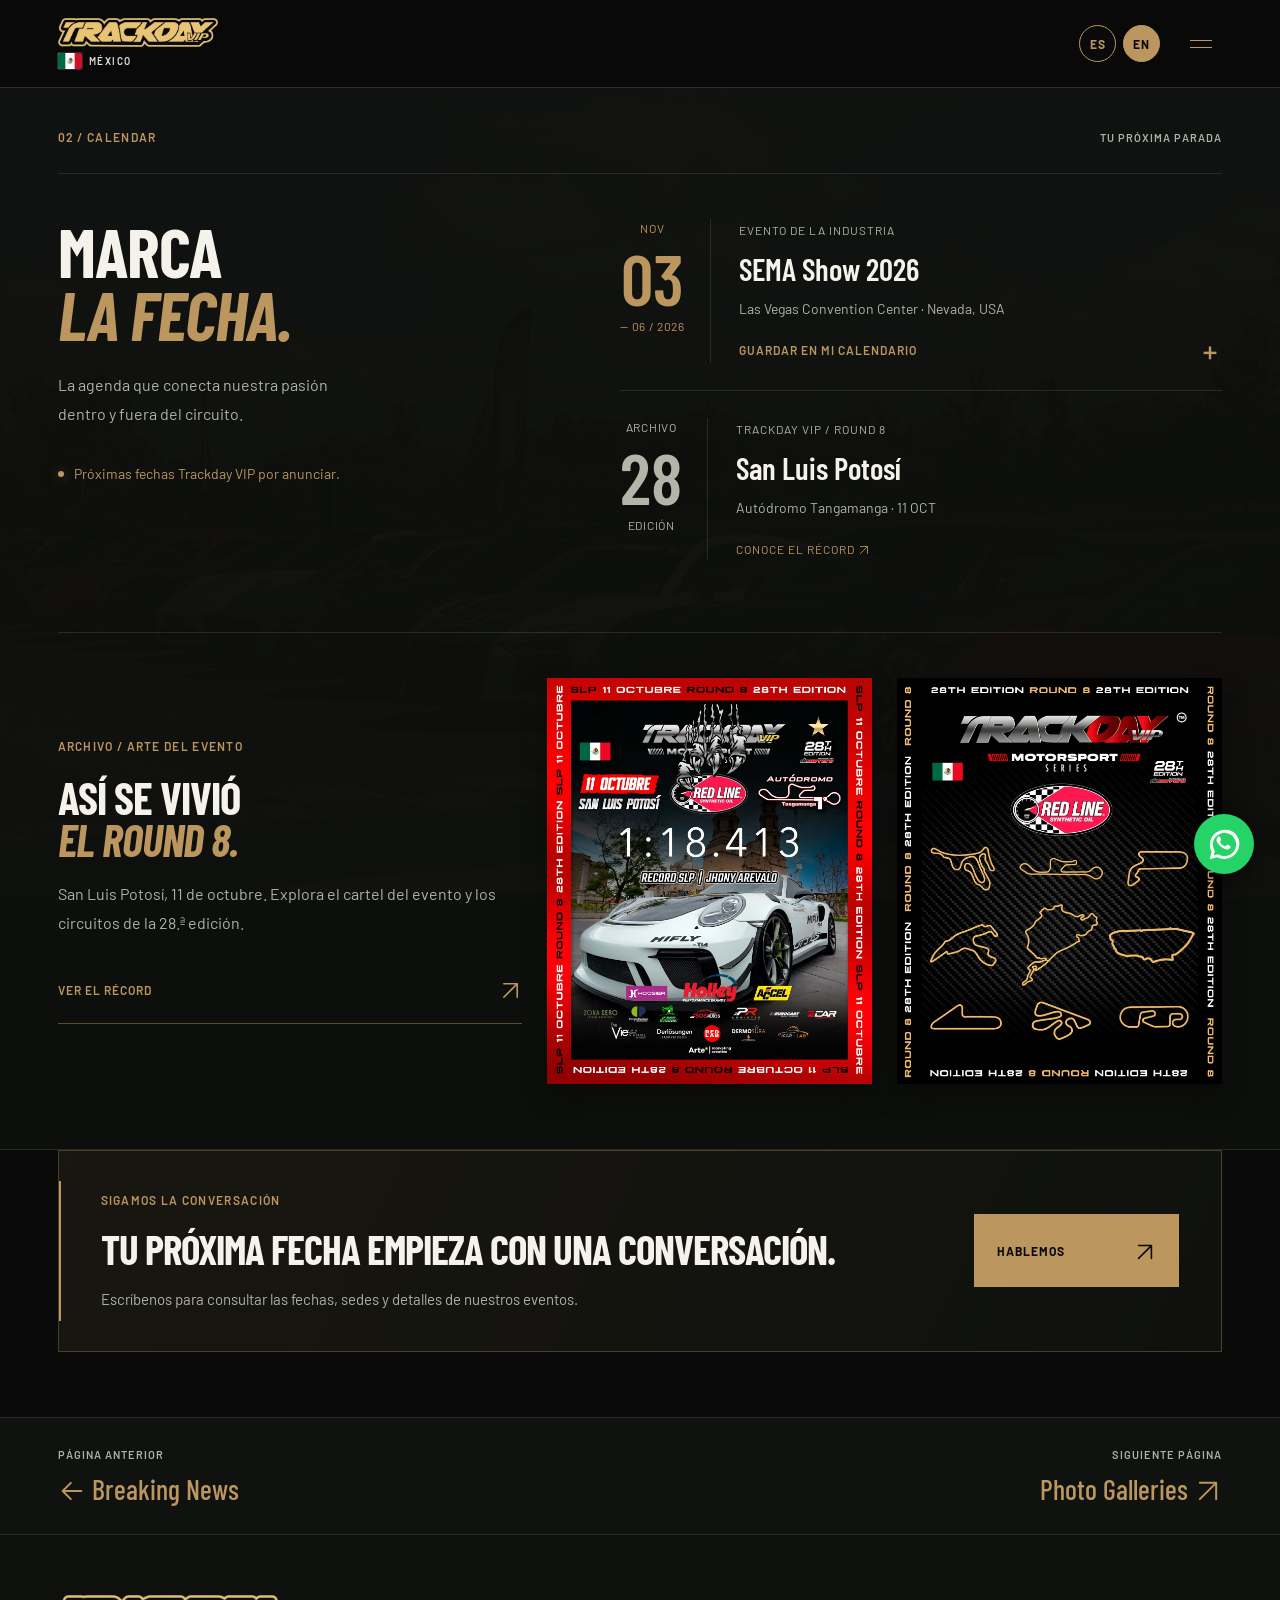
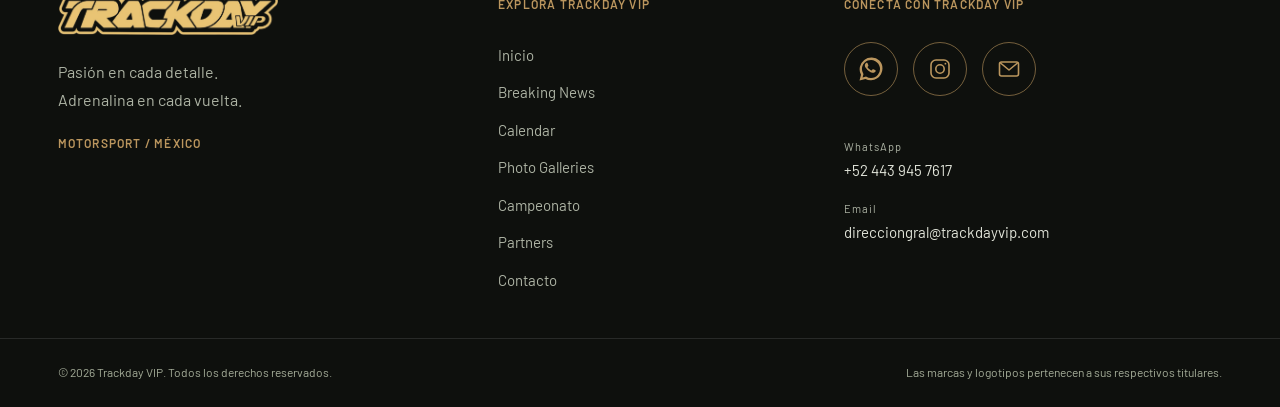
==== commit aa5f22ae: "Add files via upload" ====
--- a/calendar.html
+++ b/calendar.html
@@ -1,14 +1,14 @@
 <!doctype html><html lang="es"><head><meta charset="utf-8"><meta name="viewport" content="width=device-width, initial-scale=1"><meta name="theme-color" content="#090a09"><title>Calendar | Trackday VIP</title><meta name="description" content="Calendar — Trackday VIP Motorsport México."><link rel="icon" href="assets/logo.png"><link rel="stylesheet" href="style.css"></head><body data-page="calendar"><a class="skip" href="#content">Saltar al contenido / Skip to content</a><header class="site-header">
 <a href="index.html" class="edition" aria-label="Trackday VIP — Inicio / Home"><img src="assets/logo.png" alt="Trackday VIP" width="1841" height="330"><span class="country-badge"><img src="assets/mexico.svg" alt="" width="24" height="16"><span data-t="countryLabel">MÉXICO</span></span></a>
-<nav class="desktop-nav" aria-label="Principal"><a href="index.html" data-home data-t="homeNav">Inicio</a><a href="news.html">Breaking News</a><a href="calendar.html" aria-current="page">Calendar</a><a href="gallery.html">Photo Galleries</a><a href="campeonato.html" data-t="navChamp">Campeonato</a><a href="partners.html">Partners</a></nav>
+<nav class="desktop-nav" aria-label="Principal"><a href="index.html" data-home data-t="homeNav">Inicio</a><a href="news.html">Breaking News</a><a href="calendar.html" aria-current="page">Calendar</a><a href="gallery.html">Photo Galleries</a><a href="campeonato.html" data-t="navChamp">Campeonato</a><a href="partners.html">Partners</a><a class="contact-menu-cta" href="contact.html"><span data-t="navContact">Contacto</span></a></nav>
 <div class="header-controls"><div class="languages" role="group" aria-label="Idioma / Language"><button type="button" data-lang="es" aria-label="Español" aria-pressed="true">ES</button><button type="button" data-lang="en" aria-label="English" aria-pressed="false">EN</button></div><button type="button" class="menu-toggle" aria-label="Abrir menú / Open menu" aria-expanded="false" aria-controls="menu"><span></span><span></span></button></div>
-</header><div id="menu" class="menu" hidden><nav aria-label="Menú móvil"><a href="index.html" data-home><span>00</span><b data-t="homeNav">Inicio</b> <svg class="icon-arrow" viewBox="0 0 24 24" aria-hidden="true" focusable="false"><path d="M5 19 19 5M5 5h14v14"/></svg></a><a href="news.html"><span>01</span>Breaking News <svg class="icon-arrow" viewBox="0 0 24 24" aria-hidden="true" focusable="false"><path d="M5 19 19 5M5 5h14v14"/></svg></a><a href="calendar.html" aria-current="page"><span>02</span>Calendar <svg class="icon-arrow" viewBox="0 0 24 24" aria-hidden="true" focusable="false"><path d="M5 19 19 5M5 5h14v14"/></svg></a><a href="gallery.html"><span>03</span>Photo Galleries <svg class="icon-arrow" viewBox="0 0 24 24" aria-hidden="true" focusable="false"><path d="M5 19 19 5M5 5h14v14"/></svg></a><a href="campeonato.html"><span>04</span><b data-t="navChamp">Campeonato</b> <svg class="icon-arrow" viewBox="0 0 24 24" aria-hidden="true" focusable="false"><path d="M5 19 19 5M5 5h14v14"/></svg></a><a href="partners.html"><span>05</span>Partners <svg class="icon-arrow" viewBox="0 0 24 24" aria-hidden="true" focusable="false"><path d="M5 19 19 5M5 5h14v14"/></svg></a></nav><p>TRACKDAY VIP / MOTORSPORT MÉXICO</p></div><main id="content" tabindex="-1"><section id="calendar" class="section calendar-section">
+</header><div id="menu" class="menu" hidden><nav aria-label="Menú móvil"><a href="index.html" data-home><span>00</span><b data-t="homeNav">Inicio</b> <svg class="icon-arrow" viewBox="0 0 24 24" aria-hidden="true" focusable="false"><path d="M5 19 19 5M5 5h14v14"/></svg></a><a href="news.html"><span>01</span>Breaking News <svg class="icon-arrow" viewBox="0 0 24 24" aria-hidden="true" focusable="false"><path d="M5 19 19 5M5 5h14v14"/></svg></a><a href="calendar.html" aria-current="page"><span>02</span>Calendar <svg class="icon-arrow" viewBox="0 0 24 24" aria-hidden="true" focusable="false"><path d="M5 19 19 5M5 5h14v14"/></svg></a><a href="gallery.html"><span>03</span>Photo Galleries <svg class="icon-arrow" viewBox="0 0 24 24" aria-hidden="true" focusable="false"><path d="M5 19 19 5M5 5h14v14"/></svg></a><a href="campeonato.html"><span>04</span><b data-t="navChamp">Campeonato</b> <svg class="icon-arrow" viewBox="0 0 24 24" aria-hidden="true" focusable="false"><path d="M5 19 19 5M5 5h14v14"/></svg></a><a href="partners.html"><span>05</span>Partners <svg class="icon-arrow" viewBox="0 0 24 24" aria-hidden="true" focusable="false"><path d="M5 19 19 5M5 5h14v14"/></svg></a><a class="contact-menu-cta" href="contact.html"><b data-t="navContact">Contacto</b><span aria-hidden="true"><svg class="icon-arrow" viewBox="0 0 24 24" aria-hidden="true" focusable="false"><path d="M5 19 19 5M5 5h14v14"/></svg></span></a></nav><p>TRACKDAY VIP / MOTORSPORT MÉXICO</p></div><main id="content" tabindex="-1"><section id="calendar" class="section calendar-section">
 <div class="section-top"><p class="section-label">02 / CALENDAR</p><span class="micro" data-t="calendarTag">TU PRÓXIMA PARADA</span></div>
 <div class="calendar-layout"><div><h1 data-t="calendarTitle">MARCA<br><em>LA FECHA.</em></h1><p class="section-intro" data-t="calendarIntro">La agenda que conecta nuestra pasión dentro y fuera del circuito.</p><div class="calendar-note"><span class="live-dot"></span><span data-t="datesPending">Próximas fechas Trackday VIP por anunciar.</span></div></div>
 <div class="event-list"><article class="event"><div class="date-block"><span>NOV</span><strong>03</strong><small>— 06 / 2026</small></div><div class="event-content"><span class="pill" data-t="externalEvent">EVENTO DE LA INDUSTRIA</span><h3>SEMA Show 2026</h3><p>Las Vegas Convention Center · Nevada, USA</p><button class="text-button compact" type="button" id="save-calendar"><span data-t="saveDate">GUARDAR EN MI CALENDARIO</span><span>＋</span></button></div></article><a class="event archive-event" href="campeonato.html"><div class="date-block"><span data-t="archive">ARCHIVO</span><strong>28</strong><small data-t="edition">EDICIÓN</small></div><div class="event-content"><span class="pill" data-t="trackdayArchive">TRACKDAY VIP / ROUND 8</span><h3 data-t="slp">San Luis Potosí</h3><p>Autódromo Tangamanga · 11 OCT</p><span class="text-link" data-t="seeRecord">CONOCE EL RÉCORD <svg class="icon-arrow" viewBox="0 0 24 24" aria-hidden="true" focusable="false"><path d="M5 19 19 5M5 5h14v14"/></svg></span></div></a></div></div>
-<div class="calendar-artworks"><div><p class="section-label" data-t="eventArtLabel">ARCHIVO / ARTE DEL EVENTO</p><h2 data-t="eventArtTitle">ASÍ SE VIVIÓ<br><em>EL ROUND 8.</em></h2><p data-t="eventArtBody">San Luis Potosí, 11 de octubre. Explora el cartel del evento y los circuitos de la 28.ª edición.</p><a class="text-button" href="campeonato.html"><span data-t="visualRecordCta">VER EL RÉCORD</span><span><svg class="icon-arrow" viewBox="0 0 24 24" aria-hidden="true" focusable="false"><path d="M5 19 19 5M5 5h14v14"/></svg></span></a></div><button type="button" data-open="record" class="archive-poster" aria-label="Ver cartel / View poster"><img src="assets/record.webp" alt="Trackday VIP — Round 8, San Luis Potosí" width="1280" height="1600" loading="lazy"></button><a href="gallery.html" class="archive-poster"><img src="assets/circuits.webp" alt="Trackday VIP — circuitos de la 28.ª edición" width="1280" height="1600" loading="lazy"></a></div></section></main><nav class="page-navigation" aria-label="Entre páginas / Between pages"><a href="news.html"><span class="micro" data-t="previousPage">PÁGINA ANTERIOR</span><strong><svg class="icon-arrow" viewBox="0 0 24 24" aria-hidden="true" focusable="false"><path d="M20 12H4m7-7-7 7 7 7"/></svg> Breaking News</strong></a><a href="gallery.html"><span class="micro" data-t="nextPage">SIGUIENTE PÁGINA</span><strong>Photo Galleries <svg class="icon-arrow" viewBox="0 0 24 24" aria-hidden="true" focusable="false"><path d="M5 19 19 5M5 5h14v14"/></svg></strong></a></nav><footer class="full-footer">
+<div class="calendar-artworks"><div><p class="section-label" data-t="eventArtLabel">ARCHIVO / ARTE DEL EVENTO</p><h2 data-t="eventArtTitle">ASÍ SE VIVIÓ<br><em>EL ROUND 8.</em></h2><p data-t="eventArtBody">San Luis Potosí, 11 de octubre. Explora el cartel del evento y los circuitos de la 28.ª edición.</p><a class="text-button" href="campeonato.html"><span data-t="visualRecordCta">VER EL RÉCORD</span><span><svg class="icon-arrow" viewBox="0 0 24 24" aria-hidden="true" focusable="false"><path d="M5 19 19 5M5 5h14v14"/></svg></span></a></div><button type="button" data-open="record" class="archive-poster" aria-label="Ver cartel / View poster"><img src="assets/record.webp" alt="Trackday VIP — Round 8, San Luis Potosí" width="1280" height="1600" loading="lazy"></button><a href="gallery.html" class="archive-poster"><img src="assets/circuits.webp" alt="Trackday VIP — circuitos de la 28.ª edición" width="1280" height="1600" loading="lazy"></a></div></section><aside class="contact-invitation"><div><span class="section-label" data-t="inviteLabel">SIGAMOS LA CONVERSACIÓN</span><h2 data-t="inviteTitle_events">TU PRÓXIMA FECHA EMPIEZA CON UNA CONVERSACIÓN.</h2><p data-t="inviteBody_events">Escríbenos para consultar las fechas, sedes y detalles de nuestros eventos.</p></div><a class="gold-button" href="contact.html?topic=events"><span data-t="inviteCta">HABLEMOS</span><span><svg class="icon-arrow" viewBox="0 0 24 24" aria-hidden="true" focusable="false"><path d="M5 19 19 5M5 5h14v14"/></svg></span></a></aside></main><nav class="page-navigation" aria-label="Entre páginas / Between pages"><a href="news.html"><span class="micro" data-t="previousPage">PÁGINA ANTERIOR</span><strong><svg class="icon-arrow" viewBox="0 0 24 24" aria-hidden="true" focusable="false"><path d="M20 12H4m7-7-7 7 7 7"/></svg> Breaking News</strong></a><a href="gallery.html"><span class="micro" data-t="nextPage">SIGUIENTE PÁGINA</span><strong>Photo Galleries <svg class="icon-arrow" viewBox="0 0 24 24" aria-hidden="true" focusable="false"><path d="M5 19 19 5M5 5h14v14"/></svg></strong></a></nav><footer class="full-footer">
 <div class="footer-main"><div class="footer-brand"><a href="index.html" aria-label="Trackday VIP"><img src="assets/logo.png" alt="Trackday VIP" width="1841" height="330"></a><p data-t="footerBrand">Pasión en cada detalle.<br>Adrenalina en cada vuelta.</p><span class="micro">MOTORSPORT / MÉXICO</span></div>
-<nav class="footer-navigation" aria-label="Explorar / Explore"><h2 data-t="footerExplore">EXPLORA TRACKDAY VIP</h2><a href="index.html" data-t="homeNav">Inicio</a><a href="news.html">Breaking News</a><a href="calendar.html">Calendar</a><a href="gallery.html">Photo Galleries</a><a href="campeonato.html" data-t="navChamp">Campeonato</a><a href="partners.html">Partners</a></nav>
+<nav class="footer-navigation" aria-label="Explorar / Explore"><h2 data-t="footerExplore">EXPLORA TRACKDAY VIP</h2><a href="index.html" data-t="homeNav">Inicio</a><a href="news.html">Breaking News</a><a href="calendar.html">Calendar</a><a href="gallery.html">Photo Galleries</a><a href="campeonato.html" data-t="navChamp">Campeonato</a><a href="partners.html">Partners</a><a href="contact.html" data-t="navContact">Contacto</a></nav>
 <div class="footer-contact"><h2 data-t="footerContact">CONECTA CON TRACKDAY VIP</h2><div class="social-icons" aria-label="Redes sociales y contacto / Social media and contact">
 <a class="social-icon" data-contact="whatsapp" href="https://wa.me/524439457617" target="_blank" rel="noopener noreferrer" aria-label="WhatsApp +52 443 945 7617"><svg viewBox="0 0 24 24" aria-hidden="true"><path d="M20.4 3.6A11.8 11.8 0 0 0 2 17.8L.5 23.5l5.9-1.6A11.8 11.8 0 0 0 23.5 11.4c0-3-1.1-5.7-3.1-7.8ZM12 21a9 9 0 0 1-4.6-1.3l-.3-.2-3.5.9.9-3.4-.2-.3A9 9 0 1 1 12 21Z"/><path d="M8.2 6.5c-.2-.5-.5-.5-.8-.5H7c-.3 0-.7.1-1 .5s-1.2 1.2-1.2 2.8 1.2 3.1 1.4 3.3c.1.2 2.4 3.7 5.8 5.1.8.4 1.4.5 1.9.7.8.2 1.5.2 2.1.1.6-.1 1.8-.8 2.1-1.5s.3-1.4.2-1.5c-.1-.2-.3-.3-.7-.5l-2.2-1c-.3-.1-.5-.2-.8.2l-1 1.2c-.2.2-.4.3-.7.1-.4-.2-1.5-.5-2.8-1.7-1-.9-1.7-2-1.9-2.3-.2-.3 0-.5.2-.7l.5-.6.3-.5c.1-.2 0-.4 0-.6Z" transform="translate(2 1) scale(.8)"/></svg><span>WhatsApp</span></a>
 <a class="social-icon" data-contact="instagram" href="https://www.instagram.com/trackday.vip/" target="_blank" rel="noopener noreferrer" aria-label="Instagram @trackday.vip"><svg viewBox="0 0 24 24" aria-hidden="true" class="stroke-icon"><rect x="3" y="3" width="18" height="18" rx="5"/><circle cx="12" cy="12" r="4.2"/><circle cx="17.4" cy="6.7" r=".9" fill="currentColor" stroke="none"/></svg><span>Instagram</span></a>
@@ -16,4 +16,4 @@
 </div><p class="real-contact-details"><a href="https://wa.me/524439457617" target="_blank" rel="noopener noreferrer"><span>WhatsApp</span>+52 443 945 7617</a><a href="mailto:direcciongral@trackdayvip.com"><span data-t="emailShort">Email</span>direcciongral@trackdayvip.com</a></p><p id="contact-status" role="status" aria-live="polite"></p></div></div>
 <div class="footer-legal"><span>© <span id="year">2026</span> Trackday VIP. <span data-t="rights">Todos los derechos reservados.</span></span><span data-t="trademarkNotice">Las marcas y logotipos pertenecen a sus respectivos titulares.</span></div>
 </footer>
-<nav class="mobile-dock" aria-label="Accesos rápidos / Quick navigation"><a href="news.html" aria-label="Breaking News"><svg viewBox="0 0 24 24"><path d="M4 4h16v16H4zM8 8h8M8 12h8M8 16h4"/></svg><span>News</span></a><a href="calendar.html" aria-current="page" aria-label="Calendar"><svg viewBox="0 0 24 24"><path d="M4 6h16v14H4zM8 3v6M16 3v6M4 11h16"/></svg><span>Calendar</span></a><a href="gallery.html" aria-label="Photo Galleries"><svg viewBox="0 0 24 24"><path d="M3 5h18v15H3zM3 17l6-6 4 4 3-3 5 5"/><circle cx="16" cy="9" r="1"/></svg><span>Photos</span></a><a href="campeonato.html" aria-label="Campeonato / Championship"><svg viewBox="0 0 24 24"><path d="M5 21V3l15 2-4 5 4 5-15-2"/></svg><span data-t="dockChamp">Campeonato</span></a><a href="partners.html" aria-label="Partners"><svg viewBox="0 0 24 24"><path d="M8 14l6-6M9 7l2-2a5 5 0 017 7l-2 2M15 17l-2 2a5 5 0 01-7-7l2-2"/></svg><span>Partners</span></a></nav><dialog id="detail-dialog"><div class="dialog-toolbar"><span class="micro">TRACKDAY VIP / MOTORSPORT</span><button type="button" class="dialog-close arrow-button" aria-label="Cerrar / Close">×</button></div><div id="detail-content"></div></dialog><dialog id="photo-dialog"><div class="dialog-toolbar"><span class="micro" id="viewer-caption">PHOTO GALLERIES</span><button type="button" class="dialog-close arrow-button" aria-label="Cerrar / Close">×</button></div><img id="viewer-image" alt=""><div class="viewer-controls"><button type="button" id="viewer-prev" class="arrow-button" aria-label="Foto anterior / Previous photo"><svg class="icon-arrow" viewBox="0 0 24 24" aria-hidden="true" focusable="false"><path d="M20 12H4m7-7-7 7 7 7"/></svg></button><span class="micro" id="viewer-count"></span><button type="button" id="viewer-next" class="arrow-button" aria-label="Foto siguiente / Next photo"><svg class="icon-arrow" viewBox="0 0 24 24" aria-hidden="true" focusable="false"><path d="M4 12h16M13 5l7 7-7 7"/></svg></button></div></dialog><a class="floating-whatsapp-main" data-contact="whatsapp" href="https://wa.me/524439457617" target="_blank" rel="noopener noreferrer" aria-label="WhatsApp +52 443 945 7617"><span data-t="whatsappChat">Escríbenos por WhatsApp</span><svg viewBox="0 0 24 24" aria-hidden="true"><path d="M20.4 3.6A11.8 11.8 0 0 0 2 17.8L.5 23.5l5.9-1.6A11.8 11.8 0 0 0 23.5 11.4c0-3-1.1-5.7-3.1-7.8ZM12 21a9 9 0 0 1-4.6-1.3l-.3-.2-3.5.9.9-3.4-.2-.3A9 9 0 1 1 12 21Z"/><path d="M8.2 6.5c-.2-.5-.5-.5-.8-.5H7c-.3 0-.7.1-1 .5s-1.2 1.2-1.2 2.8 1.2 3.1 1.4 3.3c.1.2 2.4 3.7 5.8 5.1.8.4 1.4.5 1.9.7.8.2 1.5.2 2.1.1.6-.1 1.8-.8 2.1-1.5s.3-1.4.2-1.5c-.1-.2-.3-.3-.7-.5l-2.2-1c-.3-.1-.5-.2-.8.2l-1 1.2c-.2.2-.4.3-.7.1-.4-.2-1.5-.5-2.8-1.7-1-.9-1.7-2-1.9-2.3-.2-.3 0-.5.2-.7l.5-.6.3-.5c.1-.2 0-.4 0-.6Z" transform="translate(2 1) scale(.8)"/></svg></a><script src="site-config.js"></script><script src="content.js"></script><script src="script.js"></script></body></html>+<nav class="mobile-dock" aria-label="Accesos rápidos / Quick navigation"><a href="news.html" aria-label="Breaking News"><svg viewBox="0 0 24 24"><path d="M4 4h16v16H4zM8 8h8M8 12h8M8 16h4"/></svg><span>News</span></a><a href="calendar.html" aria-current="page" aria-label="Calendar"><svg viewBox="0 0 24 24"><path d="M4 6h16v14H4zM8 3v6M16 3v6M4 11h16"/></svg><span>Calendar</span></a><a href="gallery.html" aria-label="Photo Galleries"><svg viewBox="0 0 24 24"><path d="M3 5h18v15H3zM3 17l6-6 4 4 3-3 5 5"/><circle cx="16" cy="9" r="1"/></svg><span>Photos</span></a><a href="campeonato.html" aria-label="Campeonato / Championship"><svg viewBox="0 0 24 24"><path d="M5 21V3l15 2-4 5 4 5-15-2"/></svg><span data-t="dockChamp">Campeonato</span></a><a href="partners.html" aria-label="Partners"><svg viewBox="0 0 24 24"><path d="M8 14l6-6M9 7l2-2a5 5 0 017 7l-2 2M15 17l-2 2a5 5 0 01-7-7l2-2"/></svg><span>Partners</span></a><a href="contact.html" aria-label="Contacto / Contact"><span data-t="navContact">Contacto</span></a></nav><dialog id="detail-dialog"><div class="dialog-toolbar"><span class="micro">TRACKDAY VIP / MOTORSPORT</span><button type="button" class="dialog-close arrow-button" aria-label="Cerrar / Close">×</button></div><div id="detail-content"></div></dialog><dialog id="photo-dialog"><div class="dialog-toolbar"><span class="micro" id="viewer-caption">PHOTO GALLERIES</span><button type="button" class="dialog-close arrow-button" aria-label="Cerrar / Close">×</button></div><img id="viewer-image" alt=""><div class="viewer-controls"><button type="button" id="viewer-prev" class="arrow-button" aria-label="Foto anterior / Previous photo"><svg class="icon-arrow" viewBox="0 0 24 24" aria-hidden="true" focusable="false"><path d="M20 12H4m7-7-7 7 7 7"/></svg></button><span class="micro" id="viewer-count"></span><button type="button" id="viewer-next" class="arrow-button" aria-label="Foto siguiente / Next photo"><svg class="icon-arrow" viewBox="0 0 24 24" aria-hidden="true" focusable="false"><path d="M4 12h16M13 5l7 7-7 7"/></svg></button></div></dialog><a class="floating-whatsapp-main" data-contact="whatsapp" href="https://wa.me/524439457617" target="_blank" rel="noopener noreferrer" aria-label="WhatsApp +52 443 945 7617"><span data-t="whatsappChat">Escríbenos por WhatsApp</span><svg viewBox="0 0 24 24" aria-hidden="true"><path d="M20.4 3.6A11.8 11.8 0 0 0 2 17.8L.5 23.5l5.9-1.6A11.8 11.8 0 0 0 23.5 11.4c0-3-1.1-5.7-3.1-7.8ZM12 21a9 9 0 0 1-4.6-1.3l-.3-.2-3.5.9.9-3.4-.2-.3A9 9 0 1 1 12 21Z"/><path d="M8.2 6.5c-.2-.5-.5-.5-.8-.5H7c-.3 0-.7.1-1 .5s-1.2 1.2-1.2 2.8 1.2 3.1 1.4 3.3c.1.2 2.4 3.7 5.8 5.1.8.4 1.4.5 1.9.7.8.2 1.5.2 2.1.1.6-.1 1.8-.8 2.1-1.5s.3-1.4.2-1.5c-.1-.2-.3-.3-.7-.5l-2.2-1c-.3-.1-.5-.2-.8.2l-1 1.2c-.2.2-.4.3-.7.1-.4-.2-1.5-.5-2.8-1.7-1-.9-1.7-2-1.9-2.3-.2-.3 0-.5.2-.7l.5-.6.3-.5c.1-.2 0-.4 0-.6Z" transform="translate(2 1) scale(.8)"/></svg></a><script src="site-config.js"></script><script src="content.js"></script><script src="script.js"></script></body></html>
--- a/style.css
+++ b/style.css
@@ -371,3 +371,79 @@
 .real-contact-details{margin-top:42px;gap:18px}
 .real-contact-details>a{font-size:15px}
 }
+/* A destination for conversation, with a relevant invitation on every page. */
+.contact-invitation{margin:0 4.5% 65px;padding:38px 42px;border:1px solid #bb965e55;background:linear-gradient(115deg,#bb965e17,#11130fd9);display:flex;align-items:center;justify-content:space-between;gap:45px;position:relative;isolation:isolate}
+.contact-invitation:before{content:'';position:absolute;left:0;top:30px;bottom:30px;width:2px;background:var(--gold)}
+.contact-invitation>div{max-width:760px}
+.contact-invitation h2{font-size:clamp(30px,3.2vw,45px);line-height:1.05;margin:16px 0}
+.contact-invitation p{font-size:15px;line-height:1.8;color:var(--muted);margin:0}
+.contact-invitation>.gold-button{min-width:205px;flex-shrink:0;font-size:12px}
+.contact-page .section-top{margin-bottom:35px}
+.contact-intro-layout{display:grid;grid-template-columns:1.05fr 1fr;gap:7%;align-items:center;margin-bottom:50px}
+.contact-heading>.label{font-size:12px;margin-bottom:20px}
+.contact-heading h1{font-size:clamp(48px,5.2vw,78px);line-height:.98}
+.contact-intro{font-size:17px;line-height:1.8;color:var(--muted);margin:28px 0}
+.inquiry-context{font-size:12px;line-height:1.7;color:var(--gold);padding:13px 16px;border-left:2px solid var(--gold);background:#bb965e0d;margin:25px 0}
+.inquiry-context[hidden]{display:none}
+.contact-country{display:flex;align-items:center;gap:12px;font-size:11px;letter-spacing:1.4px;margin-top:28px;color:#c2c7b8}
+.contact-country img{width:30px;height:20px;border-radius:2px}
+.contact-photo{position:relative;aspect-ratio:5/4;overflow:hidden}
+.contact-photo>img{width:100%;height:100%;object-fit:cover;object-position:center 50%}
+.contact-photo:after{content:'';position:absolute;inset:0;background:linear-gradient(transparent 30%,#090a09d9)}
+.contact-photo-caption{position:absolute;left:28px;bottom:28px;z-index:1}
+.contact-photo-caption>small{font-size:11px;letter-spacing:2px;color:var(--gold)}
+.contact-photo-caption>strong{font:600 36px/1.05 var(--display);display:block;margin-top:13px}
+.contact-platforms{display:grid;grid-template-columns:repeat(3,minmax(0,1fr));gap:20px}
+.contact-platform{position:relative;padding:30px 25px;border:1px solid var(--line);background:#151810;display:flex;flex-direction:column;align-items:flex-start;transition:border-color .25s,transform .25s,background .25s;min-width:0}
+.contact-platform:hover{transform:translateY(-5px);border-color:var(--gold);background:#1a1c14}
+.platform-icon{width:56px;height:56px;border:1px solid #bb965e70;border-radius:50%;display:grid;place-items:center;color:var(--gold);margin-bottom:28px}
+.platform-icon>svg{width:27px;height:27px;fill:currentColor}
+.platform-icon>svg.stroke-icon{fill:none;stroke:currentColor;stroke-width:1.6;stroke-linecap:round;stroke-linejoin:round}
+.contact-whatsapp .platform-icon{background:#25d366;color:#fff;border-color:#25d366}
+.platform-order{position:absolute;top:37px;right:26px;font-size:12px;letter-spacing:1px;color:var(--muted)}
+.contact-platform h2{font-size:38px;line-height:1.1}
+.contact-platform>p{font-size:15px;line-height:1.75;color:var(--muted);margin:20px 0 25px}
+.platform-address{font-size:13px;line-height:1.7;color:#d6dccd;overflow-wrap:anywhere;margin-top:auto;width:100%}
+.platform-cta{display:flex;align-items:center;justify-content:space-between;gap:12px;width:100%;font-size:11px;font-weight:600;line-height:1.6;letter-spacing:.6px;color:var(--gold);border-top:1px solid var(--line);padding-top:22px;margin-top:24px}
+.platform-cta .icon-arrow{width:22px;height:22px}
+.contact-signoff{font-size:15px;line-height:1.8;color:var(--muted);text-align:center;margin:35px auto 0;max-width:700px}
+@media(max-width:1360px){.desktop-nav{display:none}.menu-toggle{display:block}}
+@media(max-width:760px){
+.contact-invitation{margin:0 6% 42px;padding:27px 24px;display:block}
+.contact-invitation h2{font-size:34px;line-height:1.08}
+.contact-invitation p{font-size:14px}
+.contact-invitation>.gold-button{margin-top:25px;min-width:0;width:100%;font-size:12px;padding:17px 20px}
+.contact-intro-layout{display:flex;flex-direction:column;gap:30px;margin-bottom:30px}
+.contact-heading>.label{font-size:11px;letter-spacing:.8px;margin-bottom:20px}
+.contact-heading h1{font-size:clamp(43px,11.5vw,63px)}
+.contact-intro{font-size:15px;line-height:1.8;margin:25px 0}
+.inquiry-context{font-size:12px}
+.contact-country{font-size:11px;letter-spacing:.8px;margin-top:24px}
+.contact-photo{width:100%;aspect-ratio:4/3}
+.contact-photo-caption{left:23px;bottom:23px}
+.contact-photo-caption>strong{font-size:32px}
+.contact-platforms{grid-template-columns:1fr;gap:18px}
+.contact-platform{padding:27px 24px}
+.platform-icon{margin-bottom:23px}
+.contact-platform h2{font-size:36px}
+.contact-platform>p{font-size:15px;margin:18px 0 23px}
+.platform-address{font-size:14px}
+.platform-cta{font-size:12px}
+.contact-signoff{font-size:14px;margin-top:28px;text-align:left}
+.mobile-dock a{width:16.666%;min-width:0;font-size:12px}
+.mobile-dock svg{width:22px;height:22px}
+}
+@media(max-width:360px){.mobile-dock a{font-size:11.5px}.contact-invitation{padding:25px 21px}.contact-invitation h2{font-size:30px}.platform-address{font-size:13px}}
+/* Contact stands apart as the menu's primary action. */
+.contact-menu-icon{width:19px;height:19px;fill:none;stroke:currentColor;stroke-width:1.6;stroke-linejoin:round;stroke-linecap:round;flex-shrink:0}
+.desktop-nav a.contact-menu-cta{display:flex;align-items:center;gap:9px;margin-left:10px;padding:13px 19px;border:1px solid var(--gold);border-radius:999px;background:var(--gold);color:var(--ink);font-weight:700}
+.desktop-nav a.contact-menu-cta:hover{background:#c9a975;border-color:#c9a975;color:var(--ink)}
+.desktop-nav a.contact-menu-cta[aria-current=page]{background:var(--ink);color:var(--gold);border-color:var(--gold)}
+.menu a.contact-menu-cta{display:flex;align-items:center;gap:15px;margin-top:24px;padding:18px 23px;background:var(--gold);color:var(--ink);border:1px solid var(--gold);border-radius:12px;font-size:30px}
+.menu a.contact-menu-cta .contact-menu-icon{width:25px;height:25px}
+.menu a.contact-menu-cta>span:last-child{margin:0 0 0 auto;font:inherit;color:inherit}
+.menu a.contact-menu-cta[aria-current=page]{background:#11130f;color:var(--gold)}
+@media(max-width:760px){
+.mobile-dock a[href="contact.html"]{background:var(--gold);color:var(--ink);border:1px solid var(--gold);border-radius:10px}
+.mobile-dock a[href="contact.html"][aria-current=page]{background:var(--ink);color:var(--gold)}
+}
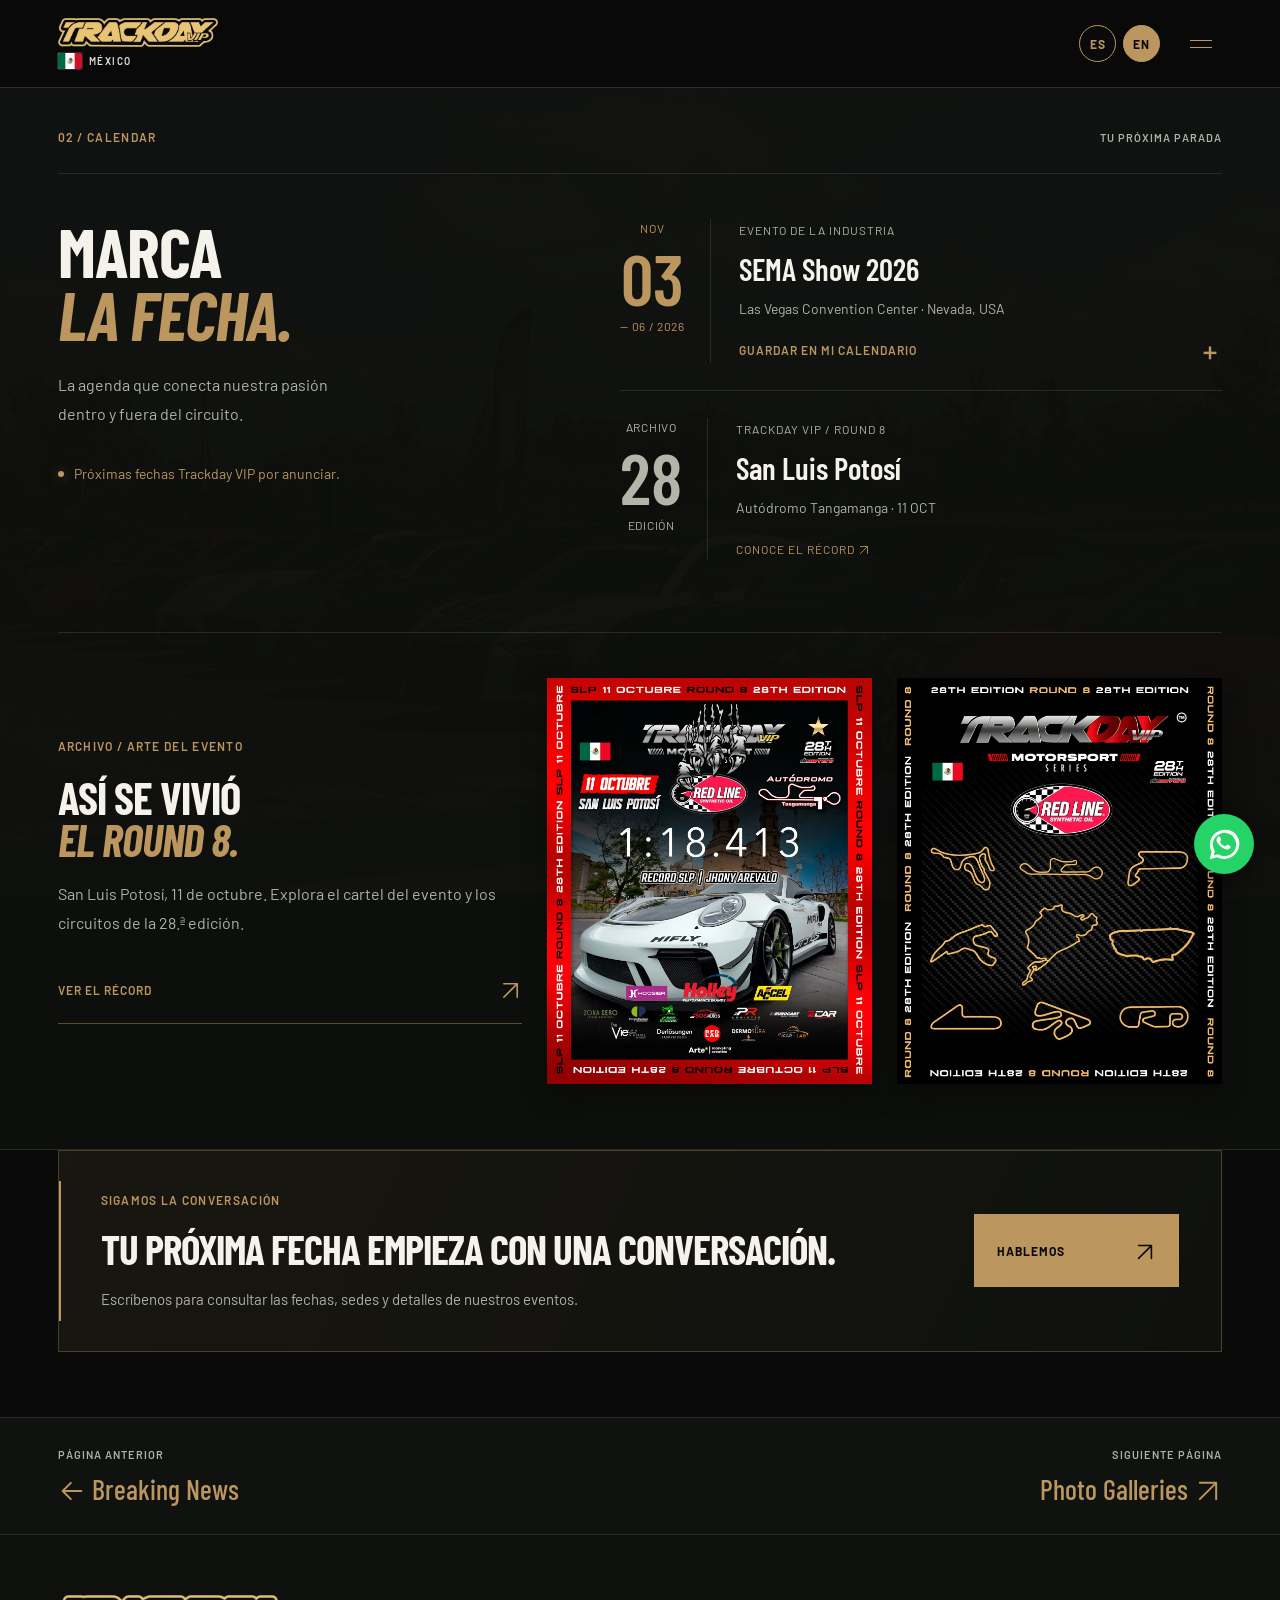
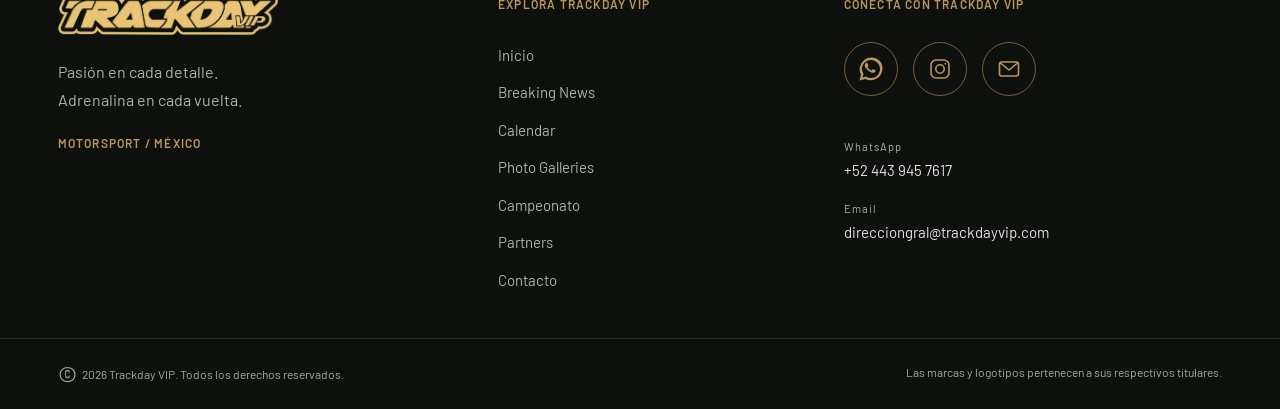
==== commit 54a5b7f4: "Add files via upload" ====
--- a/calendar.html
+++ b/calendar.html
@@ -1,4 +1,4 @@
-<!doctype html><html lang="es"><head><meta charset="utf-8"><meta name="viewport" content="width=device-width, initial-scale=1"><meta name="theme-color" content="#090a09"><title>Calendar | Trackday VIP</title><meta name="description" content="Calendar — Trackday VIP Motorsport México."><link rel="icon" href="assets/logo.png"><link rel="stylesheet" href="style.css"></head><body data-page="calendar"><a class="skip" href="#content">Saltar al contenido / Skip to content</a><header class="site-header">
+<!doctype html><html lang="es"><head><meta charset="utf-8"><meta name="viewport" content="width=device-width, initial-scale=1"><meta name="theme-color" content="#090a09"><title>Calendar | Trackday VIP</title><meta name="description" content="Calendar — Trackday VIP Motorsport México."><link rel="icon" href="assets/logo.png"><link rel="stylesheet" href="style.css?v=6715873efea0"></head><body data-page="calendar"><a class="skip" href="#content">Saltar al contenido / Skip to content</a><header class="site-header">
 <a href="index.html" class="edition" aria-label="Trackday VIP — Inicio / Home"><img src="assets/logo.png" alt="Trackday VIP" width="1841" height="330"><span class="country-badge"><img src="assets/mexico.svg" alt="" width="24" height="16"><span data-t="countryLabel">MÉXICO</span></span></a>
 <nav class="desktop-nav" aria-label="Principal"><a href="index.html" data-home data-t="homeNav">Inicio</a><a href="news.html">Breaking News</a><a href="calendar.html" aria-current="page">Calendar</a><a href="gallery.html">Photo Galleries</a><a href="campeonato.html" data-t="navChamp">Campeonato</a><a href="partners.html">Partners</a><a class="contact-menu-cta" href="contact.html"><span data-t="navContact">Contacto</span></a></nav>
 <div class="header-controls"><div class="languages" role="group" aria-label="Idioma / Language"><button type="button" data-lang="es" aria-label="Español" aria-pressed="true">ES</button><button type="button" data-lang="en" aria-label="English" aria-pressed="false">EN</button></div><button type="button" class="menu-toggle" aria-label="Abrir menú / Open menu" aria-expanded="false" aria-controls="menu"><span></span><span></span></button></div>
@@ -14,6 +14,6 @@
 <a class="social-icon" data-contact="instagram" href="https://www.instagram.com/trackday.vip/" target="_blank" rel="noopener noreferrer" aria-label="Instagram @trackday.vip"><svg viewBox="0 0 24 24" aria-hidden="true" class="stroke-icon"><rect x="3" y="3" width="18" height="18" rx="5"/><circle cx="12" cy="12" r="4.2"/><circle cx="17.4" cy="6.7" r=".9" fill="currentColor" stroke="none"/></svg><span>Instagram</span></a>
 <a class="social-icon" data-contact="email" href="mailto:direcciongral@trackdayvip.com" aria-label="Email direcciongral@trackdayvip.com"><svg viewBox="0 0 24 24" aria-hidden="true" class="stroke-icon"><rect x="2.5" y="5" width="19" height="14" rx="2"/><path d="m3.5 6 8.5 7 8.5-7"/></svg><span data-t="emailShort">Email</span></a>
 </div><p class="real-contact-details"><a href="https://wa.me/524439457617" target="_blank" rel="noopener noreferrer"><span>WhatsApp</span>+52 443 945 7617</a><a href="mailto:direcciongral@trackdayvip.com"><span data-t="emailShort">Email</span>direcciongral@trackdayvip.com</a></p><p id="contact-status" role="status" aria-live="polite"></p></div></div>
-<div class="footer-legal"><span>© <span id="year">2026</span> Trackday VIP. <span data-t="rights">Todos los derechos reservados.</span></span><span data-t="trademarkNotice">Las marcas y logotipos pertenecen a sus respectivos titulares.</span></div>
+<div class="footer-legal"><span><span class="copyright-symbol">©</span> <span id="year">2026</span> Trackday VIP. <span data-t="rights">Todos los derechos reservados.</span></span><span data-t="trademarkNotice">Las marcas y logotipos pertenecen a sus respectivos titulares.</span></div>
 </footer>
-<nav class="mobile-dock" aria-label="Accesos rápidos / Quick navigation"><a href="news.html" aria-label="Breaking News"><svg viewBox="0 0 24 24"><path d="M4 4h16v16H4zM8 8h8M8 12h8M8 16h4"/></svg><span>News</span></a><a href="calendar.html" aria-current="page" aria-label="Calendar"><svg viewBox="0 0 24 24"><path d="M4 6h16v14H4zM8 3v6M16 3v6M4 11h16"/></svg><span>Calendar</span></a><a href="gallery.html" aria-label="Photo Galleries"><svg viewBox="0 0 24 24"><path d="M3 5h18v15H3zM3 17l6-6 4 4 3-3 5 5"/><circle cx="16" cy="9" r="1"/></svg><span>Photos</span></a><a href="campeonato.html" aria-label="Campeonato / Championship"><svg viewBox="0 0 24 24"><path d="M5 21V3l15 2-4 5 4 5-15-2"/></svg><span data-t="dockChamp">Campeonato</span></a><a href="partners.html" aria-label="Partners"><svg viewBox="0 0 24 24"><path d="M8 14l6-6M9 7l2-2a5 5 0 017 7l-2 2M15 17l-2 2a5 5 0 01-7-7l2-2"/></svg><span>Partners</span></a><a href="contact.html" aria-label="Contacto / Contact"><span data-t="navContact">Contacto</span></a></nav><dialog id="detail-dialog"><div class="dialog-toolbar"><span class="micro">TRACKDAY VIP / MOTORSPORT</span><button type="button" class="dialog-close arrow-button" aria-label="Cerrar / Close">×</button></div><div id="detail-content"></div></dialog><dialog id="photo-dialog"><div class="dialog-toolbar"><span class="micro" id="viewer-caption">PHOTO GALLERIES</span><button type="button" class="dialog-close arrow-button" aria-label="Cerrar / Close">×</button></div><img id="viewer-image" alt=""><div class="viewer-controls"><button type="button" id="viewer-prev" class="arrow-button" aria-label="Foto anterior / Previous photo"><svg class="icon-arrow" viewBox="0 0 24 24" aria-hidden="true" focusable="false"><path d="M20 12H4m7-7-7 7 7 7"/></svg></button><span class="micro" id="viewer-count"></span><button type="button" id="viewer-next" class="arrow-button" aria-label="Foto siguiente / Next photo"><svg class="icon-arrow" viewBox="0 0 24 24" aria-hidden="true" focusable="false"><path d="M4 12h16M13 5l7 7-7 7"/></svg></button></div></dialog><a class="floating-whatsapp-main" data-contact="whatsapp" href="https://wa.me/524439457617" target="_blank" rel="noopener noreferrer" aria-label="WhatsApp +52 443 945 7617"><span data-t="whatsappChat">Escríbenos por WhatsApp</span><svg viewBox="0 0 24 24" aria-hidden="true"><path d="M20.4 3.6A11.8 11.8 0 0 0 2 17.8L.5 23.5l5.9-1.6A11.8 11.8 0 0 0 23.5 11.4c0-3-1.1-5.7-3.1-7.8ZM12 21a9 9 0 0 1-4.6-1.3l-.3-.2-3.5.9.9-3.4-.2-.3A9 9 0 1 1 12 21Z"/><path d="M8.2 6.5c-.2-.5-.5-.5-.8-.5H7c-.3 0-.7.1-1 .5s-1.2 1.2-1.2 2.8 1.2 3.1 1.4 3.3c.1.2 2.4 3.7 5.8 5.1.8.4 1.4.5 1.9.7.8.2 1.5.2 2.1.1.6-.1 1.8-.8 2.1-1.5s.3-1.4.2-1.5c-.1-.2-.3-.3-.7-.5l-2.2-1c-.3-.1-.5-.2-.8.2l-1 1.2c-.2.2-.4.3-.7.1-.4-.2-1.5-.5-2.8-1.7-1-.9-1.7-2-1.9-2.3-.2-.3 0-.5.2-.7l.5-.6.3-.5c.1-.2 0-.4 0-.6Z" transform="translate(2 1) scale(.8)"/></svg></a><script src="site-config.js"></script><script src="content.js"></script><script src="script.js"></script></body></html>+<nav class="mobile-dock" aria-label="Accesos rápidos / Quick navigation"><a href="news.html" aria-label="Breaking News"><svg viewBox="0 0 24 24"><path d="M4 4h16v16H4zM8 8h8M8 12h8M8 16h4"/></svg><span>News</span></a><a href="calendar.html" aria-current="page" aria-label="Calendar"><svg viewBox="0 0 24 24"><path d="M4 6h16v14H4zM8 3v6M16 3v6M4 11h16"/></svg><span>Calendar</span></a><a href="gallery.html" aria-label="Photo Galleries"><svg viewBox="0 0 24 24"><path d="M3 5h18v15H3zM3 17l6-6 4 4 3-3 5 5"/><circle cx="16" cy="9" r="1"/></svg><span>Photos</span></a><a href="campeonato.html" aria-label="Campeonato / Championship"><svg viewBox="0 0 24 24"><path d="M5 21V3l15 2-4 5 4 5-15-2"/></svg><span data-t="dockChamp">Campeonato</span></a><a href="partners.html" aria-label="Partners"><svg viewBox="0 0 24 24"><path d="M8 14l6-6M9 7l2-2a5 5 0 017 7l-2 2M15 17l-2 2a5 5 0 01-7-7l2-2"/></svg><span>Partners</span></a><a href="contact.html" aria-label="Contacto / Contact"><span data-t="navContact">Contacto</span></a></nav><dialog id="detail-dialog"><div class="dialog-toolbar"><span class="micro">TRACKDAY VIP / MOTORSPORT</span><button type="button" class="dialog-close arrow-button" aria-label="Cerrar / Close">×</button></div><div id="detail-content"></div></dialog><dialog id="photo-dialog"><div class="dialog-toolbar"><span class="micro" id="viewer-caption">PHOTO GALLERIES</span><button type="button" class="dialog-close arrow-button" aria-label="Cerrar / Close">×</button></div><img id="viewer-image" alt=""><div class="viewer-controls"><button type="button" id="viewer-prev" class="arrow-button" aria-label="Foto anterior / Previous photo"><svg class="icon-arrow" viewBox="0 0 24 24" aria-hidden="true" focusable="false"><path d="M20 12H4m7-7-7 7 7 7"/></svg></button><span class="micro" id="viewer-count"></span><button type="button" id="viewer-next" class="arrow-button" aria-label="Foto siguiente / Next photo"><svg class="icon-arrow" viewBox="0 0 24 24" aria-hidden="true" focusable="false"><path d="M4 12h16M13 5l7 7-7 7"/></svg></button></div></dialog><a class="floating-whatsapp-main" data-contact="whatsapp" href="https://wa.me/524439457617" target="_blank" rel="noopener noreferrer" aria-label="WhatsApp +52 443 945 7617"><span data-t="whatsappChat">Escríbenos por WhatsApp</span><svg viewBox="0 0 24 24" aria-hidden="true"><path d="M20.4 3.6A11.8 11.8 0 0 0 2 17.8L.5 23.5l5.9-1.6A11.8 11.8 0 0 0 23.5 11.4c0-3-1.1-5.7-3.1-7.8ZM12 21a9 9 0 0 1-4.6-1.3l-.3-.2-3.5.9.9-3.4-.2-.3A9 9 0 1 1 12 21Z"/><path d="M8.2 6.5c-.2-.5-.5-.5-.8-.5H7c-.3 0-.7.1-1 .5s-1.2 1.2-1.2 2.8 1.2 3.1 1.4 3.3c.1.2 2.4 3.7 5.8 5.1.8.4 1.4.5 1.9.7.8.2 1.5.2 2.1.1.6-.1 1.8-.8 2.1-1.5s.3-1.4.2-1.5c-.1-.2-.3-.3-.7-.5l-2.2-1c-.3-.1-.5-.2-.8.2l-1 1.2c-.2.2-.4.3-.7.1-.4-.2-1.5-.5-2.8-1.7-1-.9-1.7-2-1.9-2.3-.2-.3 0-.5.2-.7l.5-.6.3-.5c.1-.2 0-.4 0-.6Z" transform="translate(2 1) scale(.8)"/></svg></a><script src="site-config.js?v=8ca7f34451fa"></script><script src="content.js?v=8eedbb427a4c"></script><script src="script.js?v=56cf908d22a4"></script></body></html>
--- a/style.css
+++ b/style.css
@@ -447,3 +447,9 @@
 .mobile-dock a[href="contact.html"]{background:var(--gold);color:var(--ink);border:1px solid var(--gold);border-radius:10px}
 .mobile-dock a[href="contact.html"][aria-current=page]{background:var(--ink);color:var(--gold)}
 }
+
+.news-copy>p.editor-credit,.article-page .article-body p.editor-credit{font-size:13px;font-weight:500;line-height:1.7;letter-spacing:.3px;color:var(--gold);margin:16px 0 25px}
+
+
+.footer-legal .copyright-symbol{display:inline-block;font-size:22px;line-height:1;vertical-align:-.12em;margin-right:3px}
+
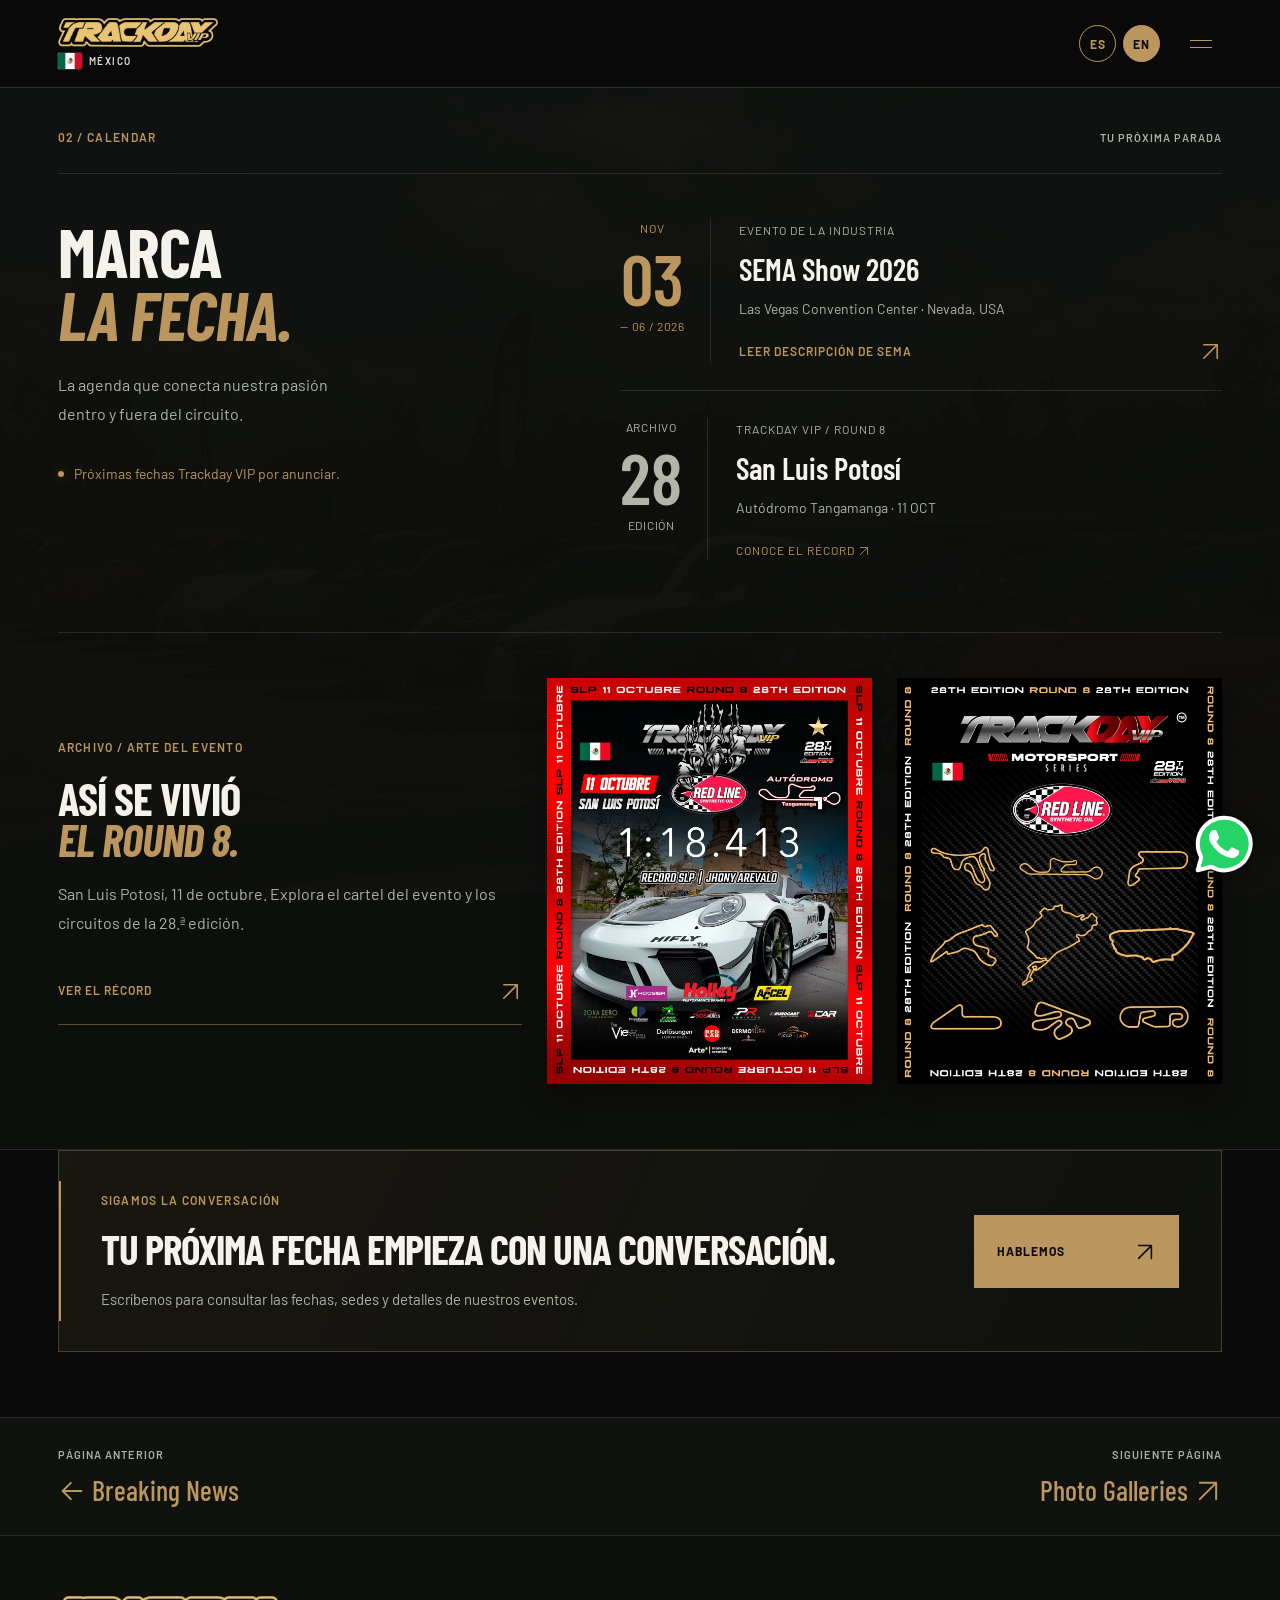
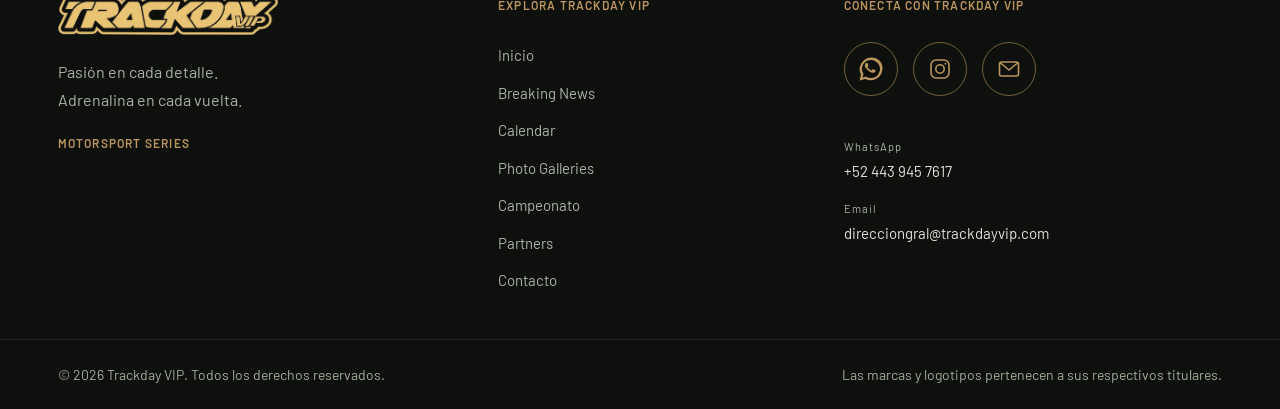
==== commit 41f017e2: "Add files via upload" ====
--- a/calendar.html
+++ b/calendar.html
@@ -1,13 +1,13 @@
-<!doctype html><html lang="es"><head><meta charset="utf-8"><meta name="viewport" content="width=device-width, initial-scale=1"><meta name="theme-color" content="#090a09"><title>Calendar | Trackday VIP</title><meta name="description" content="Calendar — Trackday VIP Motorsport México."><link rel="icon" href="assets/logo.png"><link rel="stylesheet" href="style.css?v=6715873efea0"></head><body data-page="calendar"><a class="skip" href="#content">Saltar al contenido / Skip to content</a><header class="site-header">
+<!doctype html><html lang="es"><head><meta charset="utf-8"><meta name="viewport" content="width=device-width, initial-scale=1"><meta name="theme-color" content="#090a09"><title>Calendar | Trackday VIP</title><meta name="description" content="Calendar — Trackday VIP Motorsport Series."><link rel="icon" href="assets/logo.png"><link rel="stylesheet" href="style.css?v=fd1bd78065c4"></head><body data-page="calendar"><a class="skip" href="#content">Saltar al contenido / Skip to content</a><header class="site-header">
 <a href="index.html" class="edition" aria-label="Trackday VIP — Inicio / Home"><img src="assets/logo.png" alt="Trackday VIP" width="1841" height="330"><span class="country-badge"><img src="assets/mexico.svg" alt="" width="24" height="16"><span data-t="countryLabel">MÉXICO</span></span></a>
 <nav class="desktop-nav" aria-label="Principal"><a href="index.html" data-home data-t="homeNav">Inicio</a><a href="news.html">Breaking News</a><a href="calendar.html" aria-current="page">Calendar</a><a href="gallery.html">Photo Galleries</a><a href="campeonato.html" data-t="navChamp">Campeonato</a><a href="partners.html">Partners</a><a class="contact-menu-cta" href="contact.html"><span data-t="navContact">Contacto</span></a></nav>
 <div class="header-controls"><div class="languages" role="group" aria-label="Idioma / Language"><button type="button" data-lang="es" aria-label="Español" aria-pressed="true">ES</button><button type="button" data-lang="en" aria-label="English" aria-pressed="false">EN</button></div><button type="button" class="menu-toggle" aria-label="Abrir menú / Open menu" aria-expanded="false" aria-controls="menu"><span></span><span></span></button></div>
-</header><div id="menu" class="menu" hidden><nav aria-label="Menú móvil"><a href="index.html" data-home><span>00</span><b data-t="homeNav">Inicio</b> <svg class="icon-arrow" viewBox="0 0 24 24" aria-hidden="true" focusable="false"><path d="M5 19 19 5M5 5h14v14"/></svg></a><a href="news.html"><span>01</span>Breaking News <svg class="icon-arrow" viewBox="0 0 24 24" aria-hidden="true" focusable="false"><path d="M5 19 19 5M5 5h14v14"/></svg></a><a href="calendar.html" aria-current="page"><span>02</span>Calendar <svg class="icon-arrow" viewBox="0 0 24 24" aria-hidden="true" focusable="false"><path d="M5 19 19 5M5 5h14v14"/></svg></a><a href="gallery.html"><span>03</span>Photo Galleries <svg class="icon-arrow" viewBox="0 0 24 24" aria-hidden="true" focusable="false"><path d="M5 19 19 5M5 5h14v14"/></svg></a><a href="campeonato.html"><span>04</span><b data-t="navChamp">Campeonato</b> <svg class="icon-arrow" viewBox="0 0 24 24" aria-hidden="true" focusable="false"><path d="M5 19 19 5M5 5h14v14"/></svg></a><a href="partners.html"><span>05</span>Partners <svg class="icon-arrow" viewBox="0 0 24 24" aria-hidden="true" focusable="false"><path d="M5 19 19 5M5 5h14v14"/></svg></a><a class="contact-menu-cta" href="contact.html"><b data-t="navContact">Contacto</b><span aria-hidden="true"><svg class="icon-arrow" viewBox="0 0 24 24" aria-hidden="true" focusable="false"><path d="M5 19 19 5M5 5h14v14"/></svg></span></a></nav><p>TRACKDAY VIP / MOTORSPORT MÉXICO</p></div><main id="content" tabindex="-1"><section id="calendar" class="section calendar-section">
+</header><div id="menu" class="menu" hidden><nav aria-label="Menú móvil"><a href="index.html" data-home><span>00</span><b data-t="homeNav">Inicio</b> <svg class="icon-arrow" viewBox="0 0 24 24" aria-hidden="true" focusable="false"><path d="M5 19 19 5M5 5h14v14"/></svg></a><a href="news.html"><span>01</span>Breaking News <svg class="icon-arrow" viewBox="0 0 24 24" aria-hidden="true" focusable="false"><path d="M5 19 19 5M5 5h14v14"/></svg></a><a href="calendar.html" aria-current="page"><span>02</span>Calendar <svg class="icon-arrow" viewBox="0 0 24 24" aria-hidden="true" focusable="false"><path d="M5 19 19 5M5 5h14v14"/></svg></a><a href="gallery.html"><span>03</span>Photo Galleries <svg class="icon-arrow" viewBox="0 0 24 24" aria-hidden="true" focusable="false"><path d="M5 19 19 5M5 5h14v14"/></svg></a><a href="campeonato.html"><span>04</span><b data-t="navChamp">Campeonato</b> <svg class="icon-arrow" viewBox="0 0 24 24" aria-hidden="true" focusable="false"><path d="M5 19 19 5M5 5h14v14"/></svg></a><a href="partners.html"><span>05</span>Partners <svg class="icon-arrow" viewBox="0 0 24 24" aria-hidden="true" focusable="false"><path d="M5 19 19 5M5 5h14v14"/></svg></a><a class="contact-menu-cta" href="contact.html"><b data-t="navContact">Contacto</b><span aria-hidden="true"><svg class="icon-arrow" viewBox="0 0 24 24" aria-hidden="true" focusable="false"><path d="M5 19 19 5M5 5h14v14"/></svg></span></a></nav><p>TRACKDAY VIP / MOTORSPORT SERIES</p></div><main id="content" tabindex="-1"><section id="calendar" class="section calendar-section">
 <div class="section-top"><p class="section-label">02 / CALENDAR</p><span class="micro" data-t="calendarTag">TU PRÓXIMA PARADA</span></div>
 <div class="calendar-layout"><div><h1 data-t="calendarTitle">MARCA<br><em>LA FECHA.</em></h1><p class="section-intro" data-t="calendarIntro">La agenda que conecta nuestra pasión dentro y fuera del circuito.</p><div class="calendar-note"><span class="live-dot"></span><span data-t="datesPending">Próximas fechas Trackday VIP por anunciar.</span></div></div>
-<div class="event-list"><article class="event"><div class="date-block"><span>NOV</span><strong>03</strong><small>— 06 / 2026</small></div><div class="event-content"><span class="pill" data-t="externalEvent">EVENTO DE LA INDUSTRIA</span><h3>SEMA Show 2026</h3><p>Las Vegas Convention Center · Nevada, USA</p><button class="text-button compact" type="button" id="save-calendar"><span data-t="saveDate">GUARDAR EN MI CALENDARIO</span><span>＋</span></button></div></article><a class="event archive-event" href="campeonato.html"><div class="date-block"><span data-t="archive">ARCHIVO</span><strong>28</strong><small data-t="edition">EDICIÓN</small></div><div class="event-content"><span class="pill" data-t="trackdayArchive">TRACKDAY VIP / ROUND 8</span><h3 data-t="slp">San Luis Potosí</h3><p>Autódromo Tangamanga · 11 OCT</p><span class="text-link" data-t="seeRecord">CONOCE EL RÉCORD <svg class="icon-arrow" viewBox="0 0 24 24" aria-hidden="true" focusable="false"><path d="M5 19 19 5M5 5h14v14"/></svg></span></div></a></div></div>
+<div class="event-list"><article class="event"><div class="date-block"><span>NOV</span><strong>03</strong><small>— 06 / 2026</small></div><div class="event-content"><span class="pill" data-t="externalEvent">EVENTO DE LA INDUSTRIA</span><h3>SEMA Show 2026</h3><p>Las Vegas Convention Center · Nevada, USA</p><a class="text-button compact" href="sema-2026.html#sema-description"><span data-t="semaDescription">LEER DESCRIPCIÓN DE SEMA</span><span><svg class="icon-arrow" viewBox="0 0 24 24" aria-hidden="true" focusable="false"><path d="M5 19 19 5M5 5h14v14"/></svg></span></a></div></article><a class="event archive-event" href="campeonato.html"><div class="date-block"><span data-t="archive">ARCHIVO</span><strong>28</strong><small data-t="edition">EDICIÓN</small></div><div class="event-content"><span class="pill" data-t="trackdayArchive">TRACKDAY VIP / ROUND 8</span><h3 data-t="slp">San Luis Potosí</h3><p>Autódromo Tangamanga · 11 OCT</p><span class="text-link" data-t="seeRecord">CONOCE EL RÉCORD <svg class="icon-arrow" viewBox="0 0 24 24" aria-hidden="true" focusable="false"><path d="M5 19 19 5M5 5h14v14"/></svg></span></div></a></div></div>
 <div class="calendar-artworks"><div><p class="section-label" data-t="eventArtLabel">ARCHIVO / ARTE DEL EVENTO</p><h2 data-t="eventArtTitle">ASÍ SE VIVIÓ<br><em>EL ROUND 8.</em></h2><p data-t="eventArtBody">San Luis Potosí, 11 de octubre. Explora el cartel del evento y los circuitos de la 28.ª edición.</p><a class="text-button" href="campeonato.html"><span data-t="visualRecordCta">VER EL RÉCORD</span><span><svg class="icon-arrow" viewBox="0 0 24 24" aria-hidden="true" focusable="false"><path d="M5 19 19 5M5 5h14v14"/></svg></span></a></div><button type="button" data-open="record" class="archive-poster" aria-label="Ver cartel / View poster"><img src="assets/record.webp" alt="Trackday VIP — Round 8, San Luis Potosí" width="1280" height="1600" loading="lazy"></button><a href="gallery.html" class="archive-poster"><img src="assets/circuits.webp" alt="Trackday VIP — circuitos de la 28.ª edición" width="1280" height="1600" loading="lazy"></a></div></section><aside class="contact-invitation"><div><span class="section-label" data-t="inviteLabel">SIGAMOS LA CONVERSACIÓN</span><h2 data-t="inviteTitle_events">TU PRÓXIMA FECHA EMPIEZA CON UNA CONVERSACIÓN.</h2><p data-t="inviteBody_events">Escríbenos para consultar las fechas, sedes y detalles de nuestros eventos.</p></div><a class="gold-button" href="contact.html?topic=events"><span data-t="inviteCta">HABLEMOS</span><span><svg class="icon-arrow" viewBox="0 0 24 24" aria-hidden="true" focusable="false"><path d="M5 19 19 5M5 5h14v14"/></svg></span></a></aside></main><nav class="page-navigation" aria-label="Entre páginas / Between pages"><a href="news.html"><span class="micro" data-t="previousPage">PÁGINA ANTERIOR</span><strong><svg class="icon-arrow" viewBox="0 0 24 24" aria-hidden="true" focusable="false"><path d="M20 12H4m7-7-7 7 7 7"/></svg> Breaking News</strong></a><a href="gallery.html"><span class="micro" data-t="nextPage">SIGUIENTE PÁGINA</span><strong>Photo Galleries <svg class="icon-arrow" viewBox="0 0 24 24" aria-hidden="true" focusable="false"><path d="M5 19 19 5M5 5h14v14"/></svg></strong></a></nav><footer class="full-footer">
-<div class="footer-main"><div class="footer-brand"><a href="index.html" aria-label="Trackday VIP"><img src="assets/logo.png" alt="Trackday VIP" width="1841" height="330"></a><p data-t="footerBrand">Pasión en cada detalle.<br>Adrenalina en cada vuelta.</p><span class="micro">MOTORSPORT / MÉXICO</span></div>
+<div class="footer-main"><div class="footer-brand"><a href="index.html" aria-label="Trackday VIP"><img src="assets/logo.png" alt="Trackday VIP" width="1841" height="330"></a><p data-t="footerBrand">Pasión en cada detalle.<br>Adrenalina en cada vuelta.</p><span class="micro">MOTORSPORT SERIES</span></div>
 <nav class="footer-navigation" aria-label="Explorar / Explore"><h2 data-t="footerExplore">EXPLORA TRACKDAY VIP</h2><a href="index.html" data-t="homeNav">Inicio</a><a href="news.html">Breaking News</a><a href="calendar.html">Calendar</a><a href="gallery.html">Photo Galleries</a><a href="campeonato.html" data-t="navChamp">Campeonato</a><a href="partners.html">Partners</a><a href="contact.html" data-t="navContact">Contacto</a></nav>
 <div class="footer-contact"><h2 data-t="footerContact">CONECTA CON TRACKDAY VIP</h2><div class="social-icons" aria-label="Redes sociales y contacto / Social media and contact">
 <a class="social-icon" data-contact="whatsapp" href="https://wa.me/524439457617" target="_blank" rel="noopener noreferrer" aria-label="WhatsApp +52 443 945 7617"><svg viewBox="0 0 24 24" aria-hidden="true"><path d="M20.4 3.6A11.8 11.8 0 0 0 2 17.8L.5 23.5l5.9-1.6A11.8 11.8 0 0 0 23.5 11.4c0-3-1.1-5.7-3.1-7.8ZM12 21a9 9 0 0 1-4.6-1.3l-.3-.2-3.5.9.9-3.4-.2-.3A9 9 0 1 1 12 21Z"/><path d="M8.2 6.5c-.2-.5-.5-.5-.8-.5H7c-.3 0-.7.1-1 .5s-1.2 1.2-1.2 2.8 1.2 3.1 1.4 3.3c.1.2 2.4 3.7 5.8 5.1.8.4 1.4.5 1.9.7.8.2 1.5.2 2.1.1.6-.1 1.8-.8 2.1-1.5s.3-1.4.2-1.5c-.1-.2-.3-.3-.7-.5l-2.2-1c-.3-.1-.5-.2-.8.2l-1 1.2c-.2.2-.4.3-.7.1-.4-.2-1.5-.5-2.8-1.7-1-.9-1.7-2-1.9-2.3-.2-.3 0-.5.2-.7l.5-.6.3-.5c.1-.2 0-.4 0-.6Z" transform="translate(2 1) scale(.8)"/></svg><span>WhatsApp</span></a>
@@ -16,4 +16,4 @@
 </div><p class="real-contact-details"><a href="https://wa.me/524439457617" target="_blank" rel="noopener noreferrer"><span>WhatsApp</span>+52 443 945 7617</a><a href="mailto:direcciongral@trackdayvip.com"><span data-t="emailShort">Email</span>direcciongral@trackdayvip.com</a></p><p id="contact-status" role="status" aria-live="polite"></p></div></div>
 <div class="footer-legal"><span><span class="copyright-symbol">©</span> <span id="year">2026</span> Trackday VIP. <span data-t="rights">Todos los derechos reservados.</span></span><span data-t="trademarkNotice">Las marcas y logotipos pertenecen a sus respectivos titulares.</span></div>
 </footer>
-<nav class="mobile-dock" aria-label="Accesos rápidos / Quick navigation"><a href="news.html" aria-label="Breaking News"><svg viewBox="0 0 24 24"><path d="M4 4h16v16H4zM8 8h8M8 12h8M8 16h4"/></svg><span>News</span></a><a href="calendar.html" aria-current="page" aria-label="Calendar"><svg viewBox="0 0 24 24"><path d="M4 6h16v14H4zM8 3v6M16 3v6M4 11h16"/></svg><span>Calendar</span></a><a href="gallery.html" aria-label="Photo Galleries"><svg viewBox="0 0 24 24"><path d="M3 5h18v15H3zM3 17l6-6 4 4 3-3 5 5"/><circle cx="16" cy="9" r="1"/></svg><span>Photos</span></a><a href="campeonato.html" aria-label="Campeonato / Championship"><svg viewBox="0 0 24 24"><path d="M5 21V3l15 2-4 5 4 5-15-2"/></svg><span data-t="dockChamp">Campeonato</span></a><a href="partners.html" aria-label="Partners"><svg viewBox="0 0 24 24"><path d="M8 14l6-6M9 7l2-2a5 5 0 017 7l-2 2M15 17l-2 2a5 5 0 01-7-7l2-2"/></svg><span>Partners</span></a><a href="contact.html" aria-label="Contacto / Contact"><span data-t="navContact">Contacto</span></a></nav><dialog id="detail-dialog"><div class="dialog-toolbar"><span class="micro">TRACKDAY VIP / MOTORSPORT</span><button type="button" class="dialog-close arrow-button" aria-label="Cerrar / Close">×</button></div><div id="detail-content"></div></dialog><dialog id="photo-dialog"><div class="dialog-toolbar"><span class="micro" id="viewer-caption">PHOTO GALLERIES</span><button type="button" class="dialog-close arrow-button" aria-label="Cerrar / Close">×</button></div><img id="viewer-image" alt=""><div class="viewer-controls"><button type="button" id="viewer-prev" class="arrow-button" aria-label="Foto anterior / Previous photo"><svg class="icon-arrow" viewBox="0 0 24 24" aria-hidden="true" focusable="false"><path d="M20 12H4m7-7-7 7 7 7"/></svg></button><span class="micro" id="viewer-count"></span><button type="button" id="viewer-next" class="arrow-button" aria-label="Foto siguiente / Next photo"><svg class="icon-arrow" viewBox="0 0 24 24" aria-hidden="true" focusable="false"><path d="M4 12h16M13 5l7 7-7 7"/></svg></button></div></dialog><a class="floating-whatsapp-main" data-contact="whatsapp" href="https://wa.me/524439457617" target="_blank" rel="noopener noreferrer" aria-label="WhatsApp +52 443 945 7617"><span data-t="whatsappChat">Escríbenos por WhatsApp</span><svg viewBox="0 0 24 24" aria-hidden="true"><path d="M20.4 3.6A11.8 11.8 0 0 0 2 17.8L.5 23.5l5.9-1.6A11.8 11.8 0 0 0 23.5 11.4c0-3-1.1-5.7-3.1-7.8ZM12 21a9 9 0 0 1-4.6-1.3l-.3-.2-3.5.9.9-3.4-.2-.3A9 9 0 1 1 12 21Z"/><path d="M8.2 6.5c-.2-.5-.5-.5-.8-.5H7c-.3 0-.7.1-1 .5s-1.2 1.2-1.2 2.8 1.2 3.1 1.4 3.3c.1.2 2.4 3.7 5.8 5.1.8.4 1.4.5 1.9.7.8.2 1.5.2 2.1.1.6-.1 1.8-.8 2.1-1.5s.3-1.4.2-1.5c-.1-.2-.3-.3-.7-.5l-2.2-1c-.3-.1-.5-.2-.8.2l-1 1.2c-.2.2-.4.3-.7.1-.4-.2-1.5-.5-2.8-1.7-1-.9-1.7-2-1.9-2.3-.2-.3 0-.5.2-.7l.5-.6.3-.5c.1-.2 0-.4 0-.6Z" transform="translate(2 1) scale(.8)"/></svg></a><script src="site-config.js?v=8ca7f34451fa"></script><script src="content.js?v=8eedbb427a4c"></script><script src="script.js?v=56cf908d22a4"></script></body></html>+<nav class="mobile-dock" aria-label="Accesos rápidos / Quick navigation"><a href="news.html" aria-label="Breaking News"><svg viewBox="0 0 24 24"><path d="M4 4h16v16H4zM8 8h8M8 12h8M8 16h4"/></svg><span>News</span></a><a href="calendar.html" aria-current="page" aria-label="Calendar"><svg viewBox="0 0 24 24"><path d="M4 6h16v14H4zM8 3v6M16 3v6M4 11h16"/></svg><span>Calendar</span></a><a href="gallery.html" aria-label="Photo Galleries"><svg viewBox="0 0 24 24"><path d="M3 5h18v15H3zM3 17l6-6 4 4 3-3 5 5"/><circle cx="16" cy="9" r="1"/></svg><span>Photos</span></a><a href="campeonato.html" aria-label="Campeonato / Championship"><svg viewBox="0 0 24 24"><path d="M5 21V3l15 2-4 5 4 5-15-2"/></svg><span data-t="dockChamp">Campeonato</span></a><a href="partners.html" aria-label="Partners"><svg viewBox="0 0 24 24"><path d="M8 14l6-6M9 7l2-2a5 5 0 017 7l-2 2M15 17l-2 2a5 5 0 01-7-7l2-2"/></svg><span>Partners</span></a><a href="contact.html" aria-label="Contacto / Contact"><span data-t="navContact">Contacto</span></a></nav><dialog id="detail-dialog"><div class="dialog-toolbar"><span class="micro">TRACKDAY VIP / MOTORSPORT</span><button type="button" class="dialog-close arrow-button" aria-label="Cerrar / Close">×</button></div><div id="detail-content"></div></dialog><dialog id="photo-dialog"><div class="dialog-toolbar"><span class="micro" id="viewer-caption">PHOTO GALLERIES</span><button type="button" class="dialog-close arrow-button" aria-label="Cerrar / Close">×</button></div><img id="viewer-image" alt=""><div class="viewer-controls"><button type="button" id="viewer-prev" class="arrow-button" aria-label="Foto anterior / Previous photo"><svg class="icon-arrow" viewBox="0 0 24 24" aria-hidden="true" focusable="false"><path d="M20 12H4m7-7-7 7 7 7"/></svg></button><span class="micro" id="viewer-count"></span><button type="button" id="viewer-next" class="arrow-button" aria-label="Foto siguiente / Next photo"><svg class="icon-arrow" viewBox="0 0 24 24" aria-hidden="true" focusable="false"><path d="M4 12h16M13 5l7 7-7 7"/></svg></button></div></dialog><a class="floating-whatsapp-main" data-contact="whatsapp" href="https://wa.me/524439457617" target="_blank" rel="noopener noreferrer" aria-label="WhatsApp +52 443 945 7617"><span data-t="whatsappChat">Escríbenos por WhatsApp</span><svg class="whatsapp-vector" viewBox="0 0 24 24" aria-hidden="true" focusable="false"><path fill="#25d366" stroke="#fff" stroke-width="1.6" stroke-linejoin="round" d="M12 1.5a10.5 10.5 0 0 0-9.1 15.75L1.5 22.5l5.4-1.4A10.5 10.5 0 1 0 12 1.5Z"/><path fill="#fff" d="M17.472 14.382c-.297-.149-1.758-.867-2.03-.967-.273-.099-.471-.148-.67.15-.198.297-.767.966-.94 1.164-.173.199-.347.223-.644.075-.297-.149-1.255-.463-2.39-1.475-.883-.788-1.48-1.761-1.654-2.059-.173-.297-.018-.458.13-.606.134-.133.298-.347.446-.52.149-.174.198-.298.298-.497.099-.198.05-.372-.025-.52-.075-.15-.669-1.612-.916-2.207-.242-.579-.487-.5-.669-.51-.173-.008-.372-.01-.57-.01-.198 0-.52.074-.792.372-.272.297-1.04 1.016-1.04 2.479s1.065 2.876 1.213 3.074c.149.198 2.095 3.2 5.076 4.487.709.306 1.262.489 1.694.625.712.226 1.36.194 1.872.118.571-.085 1.758-.719 2.006-1.413.248-.694.248-1.289.173-1.413-.074-.124-.272-.198-.569-.347Z"/></svg></a><script src="site-config.js?v=8ca7f34451fa"></script><script src="content.js?v=d40fb4e74db9"></script><script src="script.js?v=1a89f07448e0"></script></body></html>
--- a/style.css
+++ b/style.css
@@ -451,5 +451,30 @@
 .news-copy>p.editor-credit,.article-page .article-body p.editor-credit{font-size:13px;font-weight:500;line-height:1.7;letter-spacing:.3px;color:var(--gold);margin:16px 0 25px}
 
 
-.footer-legal .copyright-symbol{display:inline-block;font-size:22px;line-height:1;vertical-align:-.12em;margin-right:3px}
+.full-footer .footer-legal{font-size:14px;line-height:1.7}.footer-legal .copyright-symbol{font-size:inherit;line-height:inherit;vertical-align:baseline;margin:0}
 
+
+/* Client-supplied SEMA artwork */
+.sema-feature-image{display:block;width:100%;height:auto;margin:24px 0 30px;border:1px solid var(--line)}
+
+
+/* Homepage championship introduction */
+.home-about{display:grid;grid-template-columns:1fr 1.15fr;gap:8%;align-items:start;background:radial-gradient(ellipse at 0 0,#bb965e0d,transparent 65%);border-bottom:1px solid var(--line)}
+.home-about-heading .section-label{display:block;margin:0 0 24px;color:var(--gold)}
+.home-about h2{font-size:clamp(36px,4.5vw,64px);line-height:1.03}
+.about-rule{display:block;width:64px;height:3px;background:var(--gold);margin-top:28px}
+.home-about-copy p{font-size:17px;line-height:1.9;color:#b6baad;margin:0 0 22px;max-width:640px}
+.home-about-copy .about-lead{font-size:20px;line-height:1.75;color:var(--white)}
+.home-about-copy strong{font-weight:600;color:var(--gold)}
+@media(max-width:760px){.home-about{grid-template-columns:1fr;gap:28px}.home-about h2{font-size:clamp(36px,10vw,48px)}.home-about-heading .section-label{margin-bottom:18px}.about-rule{margin-top:22px}.home-about-copy p{font-size:16px;line-height:1.85}.home-about-copy .about-lead{font-size:18px;line-height:1.75}.home-about-copy p:last-child{margin-bottom:0}}
+
+/* Continuous partner ribbon, including the requested reduced-motion override. */
+.partner-ribbon{padding:30px 0 36px;border-bottom:1px solid var(--line);background:#070807;overflow:hidden}.partner-ribbon-heading{display:flex;align-items:center;justify-content:space-between;gap:20px;padding:0 4.5% 25px}.partner-ribbon-link{font-size:12px;letter-spacing:1px;color:var(--gold);border-bottom:1px solid #bb965e70;padding-bottom:5px}.partner-marquee{overflow:hidden;mask-image:linear-gradient(90deg,transparent,#000 5%,#000 95%,transparent)}.partner-marquee-track{display:flex;width:max-content;animation:partners-travel 42s linear infinite!important;will-change:transform}.partner-marquee-group{display:flex;flex-shrink:0;align-items:center;gap:48px;padding-right:48px}.partner-marquee-group img{flex:none;width:160px;height:78px;object-fit:contain;max-width:none}@keyframes partners-travel{from{transform:translateX(0)}to{transform:translateX(-50%)}}.floating-whatsapp-main{display:flex;align-items:center;justify-content:center;padding:0;line-height:1}.floating-whatsapp-main>svg{display:block;flex:none;overflow:visible}@media(max-width:760px){.partner-ribbon-heading{padding-inline:6%;align-items:flex-start}.partner-ribbon-heading .section-label{max-width:180px;line-height:1.6}.partner-ribbon-link{font-size:11px;line-height:1.6}.partner-marquee-group{gap:30px;padding-right:30px}.partner-marquee-group img{width:125px;height:64px}}
+
+/* Four preloaded copies keep the ribbon filled throughout the loop. */
+.partner-marquee-track{width:max-content;flex-wrap:nowrap;animation-name:partners-seamless!important}.partner-marquee-group{width:2704px;min-width:2704px;flex:0 0 2704px;box-sizing:border-box}.partner-marquee-group img{width:160px;min-width:160px;flex:0 0 160px}@keyframes partners-seamless{from{transform:translate3d(0,0,0)}to{transform:translate3d(-2704px,0,0)}}@media(max-width:760px){.partner-marquee-group{width:2015px;min-width:2015px;flex-basis:2015px}.partner-marquee-group img{width:125px;min-width:125px;flex-basis:125px}@keyframes partners-seamless{from{transform:translate3d(0,0,0)}to{transform:translate3d(-2015px,0,0)}}}
+
+/* Supplied WhatsApp artwork, displayed without distortion. */
+.floating-whatsapp-main,.floating-whatsapp-main:hover{background:transparent;border-radius:0;box-shadow:none;filter:drop-shadow(0 4px 10px #0005)}.floating-whatsapp-main>img{display:block;width:100%;height:100%;object-fit:contain;flex:none}
+
+.floating-whatsapp-main>.whatsapp-vector{display:block;width:100%;height:100%;flex:none;overflow:visible}
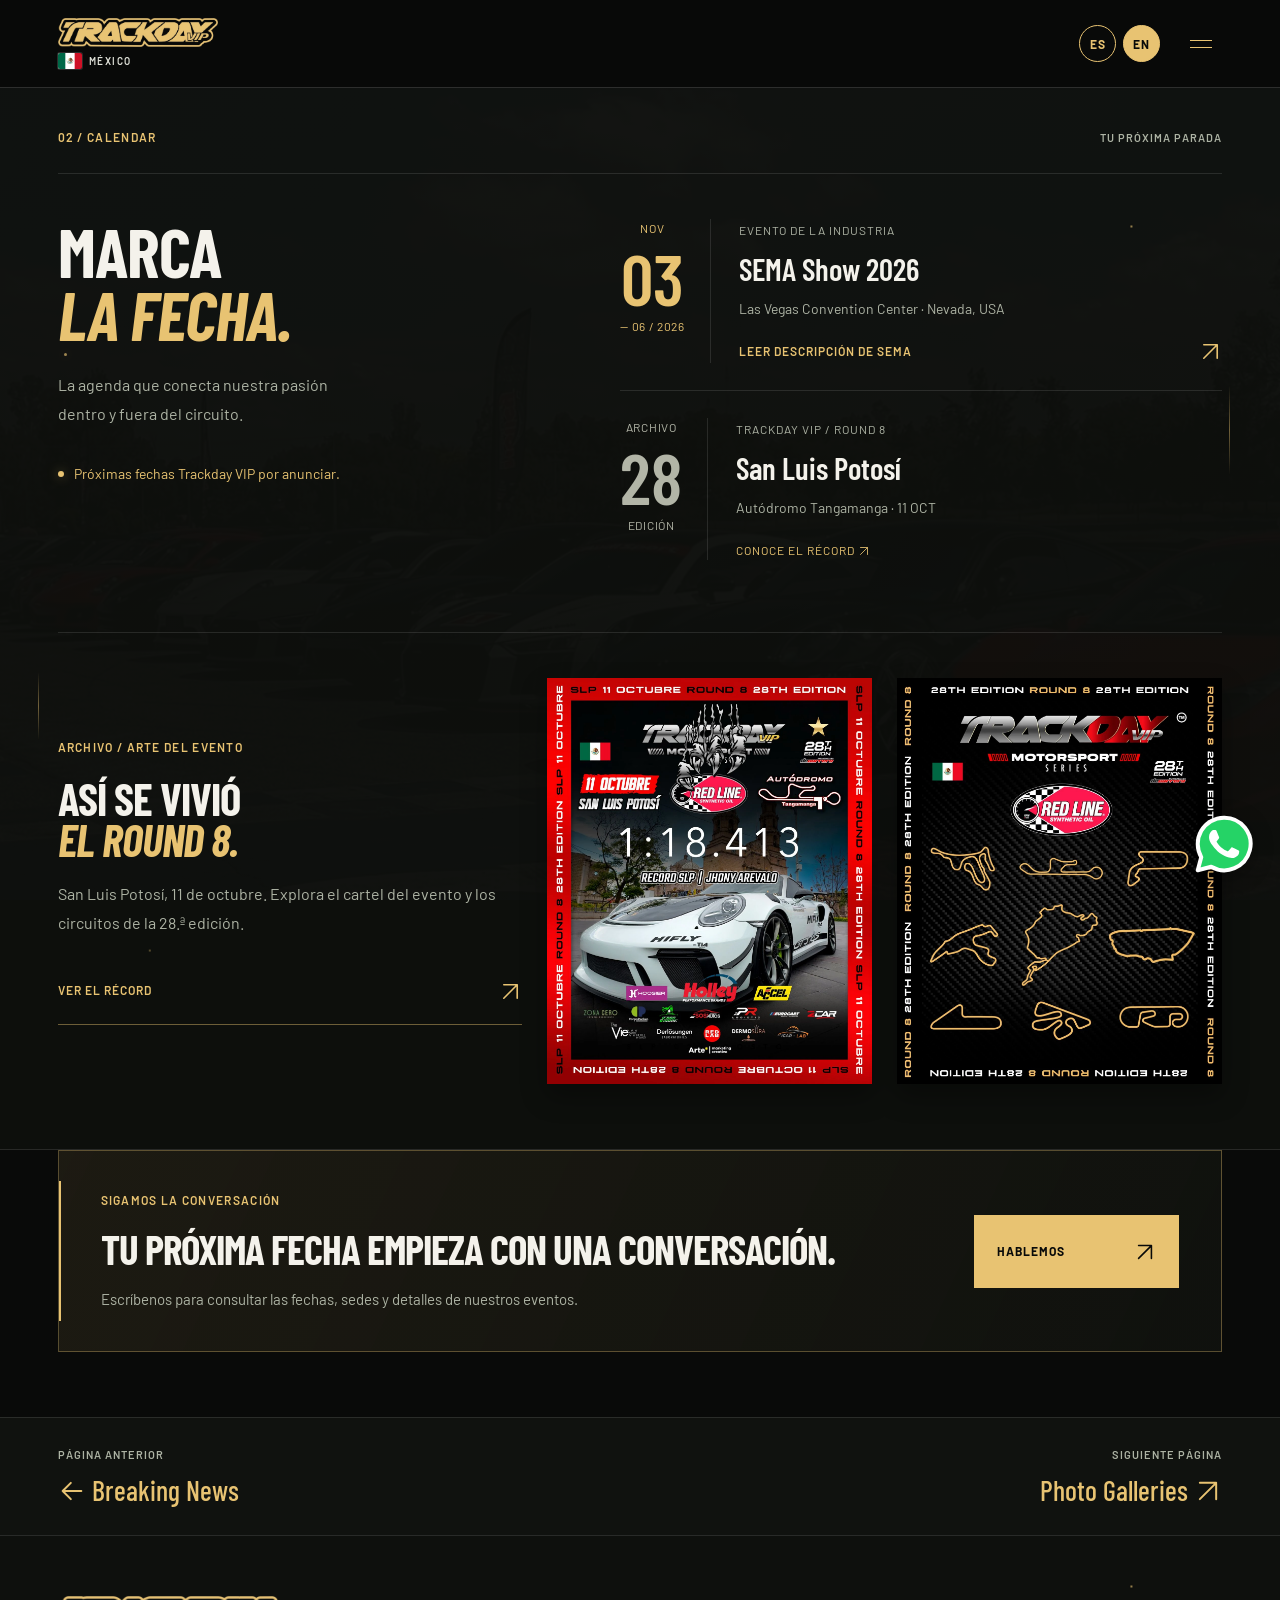
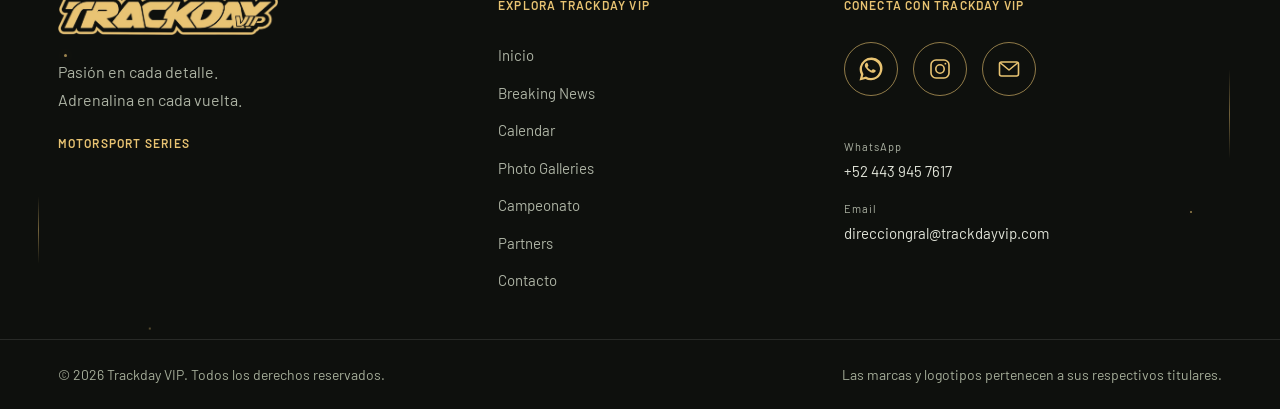
==== commit 904e31e3: "Add files via upload" ====
--- a/calendar.html
+++ b/calendar.html
@@ -1,12 +1,12 @@
-<!doctype html><html lang="es"><head><meta charset="utf-8"><meta name="viewport" content="width=device-width, initial-scale=1"><meta name="theme-color" content="#090a09"><title>Calendar | Trackday VIP</title><meta name="description" content="Calendar — Trackday VIP Motorsport Series."><link rel="icon" href="assets/logo.png"><link rel="stylesheet" href="style.css?v=fd1bd78065c4"></head><body data-page="calendar"><a class="skip" href="#content">Saltar al contenido / Skip to content</a><header class="site-header">
+<!doctype html><html lang="es"><head><meta charset="utf-8"><meta name="viewport" content="width=device-width, initial-scale=1"><meta name="theme-color" content="#090a09"><title>Calendar | Trackday VIP</title><meta name="description" content="Calendar — Trackday VIP Motorsport Series."><link rel="icon" href="assets/logo.png"><link rel="stylesheet" href="style.css?v=e36966ca8e76"></head><body data-page="calendar"><a class="skip" href="#content">Saltar al contenido / Skip to content</a><header class="site-header">
 <a href="index.html" class="edition" aria-label="Trackday VIP — Inicio / Home"><img src="assets/logo.png" alt="Trackday VIP" width="1841" height="330"><span class="country-badge"><img src="assets/mexico.svg" alt="" width="24" height="16"><span data-t="countryLabel">MÉXICO</span></span></a>
 <nav class="desktop-nav" aria-label="Principal"><a href="index.html" data-home data-t="homeNav">Inicio</a><a href="news.html">Breaking News</a><a href="calendar.html" aria-current="page">Calendar</a><a href="gallery.html">Photo Galleries</a><a href="campeonato.html" data-t="navChamp">Campeonato</a><a href="partners.html">Partners</a><a class="contact-menu-cta" href="contact.html"><span data-t="navContact">Contacto</span></a></nav>
 <div class="header-controls"><div class="languages" role="group" aria-label="Idioma / Language"><button type="button" data-lang="es" aria-label="Español" aria-pressed="true">ES</button><button type="button" data-lang="en" aria-label="English" aria-pressed="false">EN</button></div><button type="button" class="menu-toggle" aria-label="Abrir menú / Open menu" aria-expanded="false" aria-controls="menu"><span></span><span></span></button></div>
-</header><div id="menu" class="menu" hidden><nav aria-label="Menú móvil"><a href="index.html" data-home><span>00</span><b data-t="homeNav">Inicio</b> <svg class="icon-arrow" viewBox="0 0 24 24" aria-hidden="true" focusable="false"><path d="M5 19 19 5M5 5h14v14"/></svg></a><a href="news.html"><span>01</span>Breaking News <svg class="icon-arrow" viewBox="0 0 24 24" aria-hidden="true" focusable="false"><path d="M5 19 19 5M5 5h14v14"/></svg></a><a href="calendar.html" aria-current="page"><span>02</span>Calendar <svg class="icon-arrow" viewBox="0 0 24 24" aria-hidden="true" focusable="false"><path d="M5 19 19 5M5 5h14v14"/></svg></a><a href="gallery.html"><span>03</span>Photo Galleries <svg class="icon-arrow" viewBox="0 0 24 24" aria-hidden="true" focusable="false"><path d="M5 19 19 5M5 5h14v14"/></svg></a><a href="campeonato.html"><span>04</span><b data-t="navChamp">Campeonato</b> <svg class="icon-arrow" viewBox="0 0 24 24" aria-hidden="true" focusable="false"><path d="M5 19 19 5M5 5h14v14"/></svg></a><a href="partners.html"><span>05</span>Partners <svg class="icon-arrow" viewBox="0 0 24 24" aria-hidden="true" focusable="false"><path d="M5 19 19 5M5 5h14v14"/></svg></a><a class="contact-menu-cta" href="contact.html"><b data-t="navContact">Contacto</b><span aria-hidden="true"><svg class="icon-arrow" viewBox="0 0 24 24" aria-hidden="true" focusable="false"><path d="M5 19 19 5M5 5h14v14"/></svg></span></a></nav><p>TRACKDAY VIP / MOTORSPORT SERIES</p></div><main id="content" tabindex="-1"><section id="calendar" class="section calendar-section">
+</header><div id="menu" class="menu" hidden><nav aria-label="Menú móvil"><a href="index.html" data-home><span>00</span><b data-t="homeNav">Inicio</b> <svg class="icon-arrow" viewBox="0 0 24 24" aria-hidden="true" focusable="false"><path d="M5 19 19 5M5 5h14v14"/></svg></a><a href="news.html"><span>01</span>Breaking News <svg class="icon-arrow" viewBox="0 0 24 24" aria-hidden="true" focusable="false"><path d="M5 19 19 5M5 5h14v14"/></svg></a><a href="calendar.html" aria-current="page"><span>02</span>Calendar <svg class="icon-arrow" viewBox="0 0 24 24" aria-hidden="true" focusable="false"><path d="M5 19 19 5M5 5h14v14"/></svg></a><a href="gallery.html"><span>03</span>Photo Galleries <svg class="icon-arrow" viewBox="0 0 24 24" aria-hidden="true" focusable="false"><path d="M5 19 19 5M5 5h14v14"/></svg></a><a href="campeonato.html"><span>04</span><b data-t="navChamp">Campeonato</b> <svg class="icon-arrow" viewBox="0 0 24 24" aria-hidden="true" focusable="false"><path d="M5 19 19 5M5 5h14v14"/></svg></a><a href="partners.html"><span>05</span>Partners <svg class="icon-arrow" viewBox="0 0 24 24" aria-hidden="true" focusable="false"><path d="M5 19 19 5M5 5h14v14"/></svg></a><a class="contact-menu-cta" href="contact.html"><b data-t="navContact">Contacto</b><span aria-hidden="true"><svg class="icon-arrow" viewBox="0 0 24 24" aria-hidden="true" focusable="false"><path d="M5 19 19 5M5 5h14v14"/></svg></span></a></nav><p>TRACKDAY VIP / MOTORSPORT SERIES</p></div><main id="content" tabindex="-1"><section id="calendar" class="section calendar-section"><div class="section-gold-background" aria-hidden="true"><i></i><i></i><i></i><i></i><i></i><i></i></div>
 <div class="section-top"><p class="section-label">02 / CALENDAR</p><span class="micro" data-t="calendarTag">TU PRÓXIMA PARADA</span></div>
 <div class="calendar-layout"><div><h1 data-t="calendarTitle">MARCA<br><em>LA FECHA.</em></h1><p class="section-intro" data-t="calendarIntro">La agenda que conecta nuestra pasión dentro y fuera del circuito.</p><div class="calendar-note"><span class="live-dot"></span><span data-t="datesPending">Próximas fechas Trackday VIP por anunciar.</span></div></div>
 <div class="event-list"><article class="event"><div class="date-block"><span>NOV</span><strong>03</strong><small>— 06 / 2026</small></div><div class="event-content"><span class="pill" data-t="externalEvent">EVENTO DE LA INDUSTRIA</span><h3>SEMA Show 2026</h3><p>Las Vegas Convention Center · Nevada, USA</p><a class="text-button compact" href="sema-2026.html#sema-description"><span data-t="semaDescription">LEER DESCRIPCIÓN DE SEMA</span><span><svg class="icon-arrow" viewBox="0 0 24 24" aria-hidden="true" focusable="false"><path d="M5 19 19 5M5 5h14v14"/></svg></span></a></div></article><a class="event archive-event" href="campeonato.html"><div class="date-block"><span data-t="archive">ARCHIVO</span><strong>28</strong><small data-t="edition">EDICIÓN</small></div><div class="event-content"><span class="pill" data-t="trackdayArchive">TRACKDAY VIP / ROUND 8</span><h3 data-t="slp">San Luis Potosí</h3><p>Autódromo Tangamanga · 11 OCT</p><span class="text-link" data-t="seeRecord">CONOCE EL RÉCORD <svg class="icon-arrow" viewBox="0 0 24 24" aria-hidden="true" focusable="false"><path d="M5 19 19 5M5 5h14v14"/></svg></span></div></a></div></div>
-<div class="calendar-artworks"><div><p class="section-label" data-t="eventArtLabel">ARCHIVO / ARTE DEL EVENTO</p><h2 data-t="eventArtTitle">ASÍ SE VIVIÓ<br><em>EL ROUND 8.</em></h2><p data-t="eventArtBody">San Luis Potosí, 11 de octubre. Explora el cartel del evento y los circuitos de la 28.ª edición.</p><a class="text-button" href="campeonato.html"><span data-t="visualRecordCta">VER EL RÉCORD</span><span><svg class="icon-arrow" viewBox="0 0 24 24" aria-hidden="true" focusable="false"><path d="M5 19 19 5M5 5h14v14"/></svg></span></a></div><button type="button" data-open="record" class="archive-poster" aria-label="Ver cartel / View poster"><img src="assets/record.webp" alt="Trackday VIP — Round 8, San Luis Potosí" width="1280" height="1600" loading="lazy"></button><a href="gallery.html" class="archive-poster"><img src="assets/circuits.webp" alt="Trackday VIP — circuitos de la 28.ª edición" width="1280" height="1600" loading="lazy"></a></div></section><aside class="contact-invitation"><div><span class="section-label" data-t="inviteLabel">SIGAMOS LA CONVERSACIÓN</span><h2 data-t="inviteTitle_events">TU PRÓXIMA FECHA EMPIEZA CON UNA CONVERSACIÓN.</h2><p data-t="inviteBody_events">Escríbenos para consultar las fechas, sedes y detalles de nuestros eventos.</p></div><a class="gold-button" href="contact.html?topic=events"><span data-t="inviteCta">HABLEMOS</span><span><svg class="icon-arrow" viewBox="0 0 24 24" aria-hidden="true" focusable="false"><path d="M5 19 19 5M5 5h14v14"/></svg></span></a></aside></main><nav class="page-navigation" aria-label="Entre páginas / Between pages"><a href="news.html"><span class="micro" data-t="previousPage">PÁGINA ANTERIOR</span><strong><svg class="icon-arrow" viewBox="0 0 24 24" aria-hidden="true" focusable="false"><path d="M20 12H4m7-7-7 7 7 7"/></svg> Breaking News</strong></a><a href="gallery.html"><span class="micro" data-t="nextPage">SIGUIENTE PÁGINA</span><strong>Photo Galleries <svg class="icon-arrow" viewBox="0 0 24 24" aria-hidden="true" focusable="false"><path d="M5 19 19 5M5 5h14v14"/></svg></strong></a></nav><footer class="full-footer">
+<div class="calendar-artworks"><div><p class="section-label" data-t="eventArtLabel">ARCHIVO / ARTE DEL EVENTO</p><h2 data-t="eventArtTitle">ASÍ SE VIVIÓ<br><em>EL ROUND 8.</em></h2><p data-t="eventArtBody">San Luis Potosí, 11 de octubre. Explora el cartel del evento y los circuitos de la 28.ª edición.</p><a class="text-button" href="campeonato.html"><span data-t="visualRecordCta">VER EL RÉCORD</span><span><svg class="icon-arrow" viewBox="0 0 24 24" aria-hidden="true" focusable="false"><path d="M5 19 19 5M5 5h14v14"/></svg></span></a></div><button type="button" data-open="record" class="archive-poster" aria-label="Ver cartel / View poster"><img src="assets/record.webp" alt="Trackday VIP — Round 8, San Luis Potosí" width="1280" height="1600" loading="lazy"></button><a href="gallery.html" class="archive-poster"><img src="assets/circuits.webp" alt="Trackday VIP — circuitos de la 28.ª edición" width="1280" height="1600" loading="lazy"></a></div></section><aside class="contact-invitation"><div><span class="section-label" data-t="inviteLabel">SIGAMOS LA CONVERSACIÓN</span><h2 data-t="inviteTitle_events">TU PRÓXIMA FECHA EMPIEZA CON UNA CONVERSACIÓN.</h2><p data-t="inviteBody_events">Escríbenos para consultar las fechas, sedes y detalles de nuestros eventos.</p></div><a class="gold-button" href="contact.html?topic=events"><span data-t="inviteCta">HABLEMOS</span><span><svg class="icon-arrow" viewBox="0 0 24 24" aria-hidden="true" focusable="false"><path d="M5 19 19 5M5 5h14v14"/></svg></span></a></aside></main><nav class="page-navigation" aria-label="Entre páginas / Between pages"><a href="news.html"><span class="micro" data-t="previousPage">PÁGINA ANTERIOR</span><strong><svg class="icon-arrow" viewBox="0 0 24 24" aria-hidden="true" focusable="false"><path d="M20 12H4m7-7-7 7 7 7"/></svg> Breaking News</strong></a><a href="gallery.html"><span class="micro" data-t="nextPage">SIGUIENTE PÁGINA</span><strong>Photo Galleries <svg class="icon-arrow" viewBox="0 0 24 24" aria-hidden="true" focusable="false"><path d="M5 19 19 5M5 5h14v14"/></svg></strong></a></nav><footer class="full-footer"><div class="section-gold-background" aria-hidden="true"><i></i><i></i><i></i><i></i><i></i><i></i></div>
 <div class="footer-main"><div class="footer-brand"><a href="index.html" aria-label="Trackday VIP"><img src="assets/logo.png" alt="Trackday VIP" width="1841" height="330"></a><p data-t="footerBrand">Pasión en cada detalle.<br>Adrenalina en cada vuelta.</p><span class="micro">MOTORSPORT SERIES</span></div>
 <nav class="footer-navigation" aria-label="Explorar / Explore"><h2 data-t="footerExplore">EXPLORA TRACKDAY VIP</h2><a href="index.html" data-t="homeNav">Inicio</a><a href="news.html">Breaking News</a><a href="calendar.html">Calendar</a><a href="gallery.html">Photo Galleries</a><a href="campeonato.html" data-t="navChamp">Campeonato</a><a href="partners.html">Partners</a><a href="contact.html" data-t="navContact">Contacto</a></nav>
 <div class="footer-contact"><h2 data-t="footerContact">CONECTA CON TRACKDAY VIP</h2><div class="social-icons" aria-label="Redes sociales y contacto / Social media and contact">
--- a/style.css
+++ b/style.css
@@ -1,5 +1,5 @@
 @import url('https://fonts.googleapis.com/css2?family=Barlow+Condensed:ital,wght@0,500;0,600;0,700;0,800;1,600;1,700;1,800&family=Barlow:wght@400;500;600;700&display=swap');
-:root{--gold:#bb965e;--ink:#090a09;--panel:#131512;--white:#f4f2eb;--muted:#989c90;--line:#ffffff1c;--display:'Barlow Condensed','Arial Narrow',Impact,sans-serif;--body:Barlow,Arial,sans-serif}*{box-sizing:border-box}html{scroll-behavior:smooth;scroll-padding-top:95px}body{margin:0;background:var(--ink);color:var(--white);font-family:var(--body);-webkit-font-smoothing:antialiased}a{color:inherit;text-decoration:none}button{font:inherit;color:inherit;cursor:pointer;border:0;background:none}button,a{-webkit-tap-highlight-color:transparent}button:focus-visible,a:focus-visible,[tabindex]:focus-visible{outline:2px solid var(--gold);outline-offset:5px}img{max-width:100%;display:block}button:disabled{opacity:.4;cursor:default}::selection{background:var(--gold);color:var(--ink)}.skip{position:fixed;top:-80px;left:12px;padding:12px;background:var(--gold);color:var(--ink);z-index:100}.skip:focus{top:8px}.site-header{height:88px;position:absolute;top:0;left:0;right:0;z-index:30;padding:0 4.5%;display:flex;align-items:center;justify-content:space-between;border-bottom:1px solid #ffffff26;background:linear-gradient(#090a09ad,transparent)}.edition{display:flex;gap:12px;align-items:center;font-size:9px;letter-spacing:2px;line-height:1.6}.edition b{font-weight:500;color:var(--gold)}.checker{display:inline-block;width:28px;height:24px;background:conic-gradient(var(--gold) 25%,transparent 0 50%,var(--gold) 0 75%,transparent 0) 0 0/12px 12px;transform:skew(-10deg)}.desktop-nav{display:flex;gap:28px;align-items:center;font-size:11px;font-weight:600}.desktop-nav a{padding:15px 0;position:relative}.desktop-nav a:after{content:'';position:absolute;bottom:5px;left:0;width:0;height:1px;background:var(--gold);transition:width .25s}.desktop-nav a:hover:after{width:100%}.header-controls{display:flex;align-items:center;gap:20px}.languages{display:flex;gap:7px}.languages button{height:37px;width:37px;display:grid;place-items:center;border:1px solid var(--gold);border-radius:50%;background:var(--gold);color:var(--ink);font-size:10px;letter-spacing:1px;font-weight:700;transition:background .2s,color .2s}.languages button[aria-pressed=true]{color:var(--gold);background:var(--ink)}.menu-toggle{display:none;width:42px;height:42px;padding:10px}.menu-toggle span{display:block;width:22px;height:1px;background:var(--gold);margin:6px 0;transition:transform .25s}.menu-toggle[aria-expanded=true] span:first-child{transform:translateY(3.5px) rotate(45deg)}.menu-toggle[aria-expanded=true] span:last-child{transform:translateY(-3.5px) rotate(-45deg)}.menu{position:fixed;inset:0;z-index:25;background:#10110ff5;backdrop-filter:blur(20px);padding:120px 7% 110px}.menu[hidden]{display:none}.menu nav{display:flex;flex-direction:column}.menu a{font-family:var(--display);font-weight:600;font-size:clamp(30px,7vw,52px);padding:15px 0;border-bottom:1px solid var(--line)}.menu a span{font:10px var(--body);color:var(--gold);margin-right:20px}.menu a b{font-weight:600}.menu p{font-size:9px;letter-spacing:2px;color:var(--muted);margin-top:35px}body.menu-open{overflow:hidden}.hero{position:relative;min-height:min(940px,100svh);height:860px;max-height:1100px;display:flex;flex-direction:column;justify-content:space-between;overflow:hidden;padding:140px 4.5% 0}.hero-photo,.hero-shade,.hero-grid{position:absolute;inset:0;width:100%;height:100%;object-fit:cover;z-index:-3}.hero-photo{object-position:center 58%;animation:hero-pan 18s ease-in-out infinite alternate}.hero-shade{z-index:-2;background:linear-gradient(180deg,#090a0999 0%,#090a0908 37%,#090a0955 55%,#090a09f5 100%),linear-gradient(90deg,#090a0933,transparent)}.hero-grid{z-index:-1;background:linear-gradient(90deg,transparent calc(50% - .5px),#ffffff09 50%,transparent calc(50% + .5px));pointer-events:none}.hero{isolation:isolate}.hero-brand{text-align:center}.hero-brand .micro{color:#ded7bf;margin:0 0 22px;font-size:9px;letter-spacing:4px}.hero-brand img{width:min(850px,80%);margin:auto;filter:drop-shadow(0 5px 15px #0006)}.hero-content{display:flex;justify-content:space-between;align-items:flex-end;margin-top:auto;padding:65px 0 48px}.label,.micro,.section-label{font-size:10px;font-weight:600;letter-spacing:2px;line-height:1.7;margin:0}.label{color:var(--gold);display:flex;gap:10px;align-items:center}.live-dot{display:inline-block;width:6px;height:6px;flex-shrink:0;border-radius:50%;background:var(--gold);box-shadow:0 0 12px #bb965e77;animation:pulse 2.8s infinite}.gold-dot{width:5px;height:5px;border-radius:50%;background:var(--gold)}h1,h2,h3,p{margin-top:0}h1,h2{font-family:var(--display);font-weight:700;line-height:.92;letter-spacing:-1px;margin-bottom:0}h1{font-size:clamp(70px,8.6vw,128px);margin-top:15px}em{color:var(--gold);font-style:italic;font-weight:700}.hero-aside{width:300px;padding-bottom:6px}.hero-aside p{font-size:14px;line-height:1.7;color:#d0d0c6;margin-bottom:25px}.gold-button{padding:20px 23px;display:flex;justify-content:space-between;gap:25px;align-items:center;background:var(--gold);color:var(--ink);font-size:10px;font-weight:700;letter-spacing:1px;transition:background .2s,transform .2s}.gold-button:hover{background:#c9a975;transform:translateY(-3px)}.gold-button span:last-child{font-size:22px}.hero-bottom{height:57px;border-top:1px solid #ffffff30;display:flex;align-items:center;justify-content:space-between;font-size:8px;font-weight:500;letter-spacing:2px;color:#c1c1b2}.hero-number{color:var(--gold)}.news-ticker{display:flex;align-items:center;gap:30px;min-height:59px;background:var(--gold);color:var(--ink);padding:0 4.5%;font-size:11px;letter-spacing:1.4px;font-weight:700;overflow:hidden}.ticker-tag{display:flex;gap:10px;align-items:center;white-space:nowrap;padding-right:30px;border-right:1px solid #090a0940}.ticker-tag .live-dot{background:var(--ink);box-shadow:none}.ticker-text{flex:1;white-space:nowrap}.ticker-arrow{font-size:25px}.section{padding:80px 4.5% 90px;scroll-margin-top:0}.section-top{display:flex;justify-content:space-between;align-items:center;gap:20px;padding-bottom:25px;margin-bottom:45px;border-bottom:1px solid var(--line)}.section-label{color:var(--gold);font-size:10px}.section-top>.micro{color:var(--muted);font-size:8px;letter-spacing:1.5px}h2{font-size:clamp(48px,5.4vw,80px)}.news-layout{display:grid;grid-template-columns:1.02fr 1fr;gap:8%;align-items:center}.sema-art{overflow:hidden;background:var(--gold);color:var(--ink);min-height:500px;position:relative;text-align:left;padding:34px;width:100%;transition:transform .3s;isolation:isolate}.sema-art:hover{transform:translateY(-5px)}.sema-art:after{content:'';position:absolute;width:110px;height:120%;background:#090a090a;transform:rotate(32deg);top:-10%;left:40%;z-index:-1}.sema-word{display:block;font-family:var(--display);font-size:clamp(80px,10.5vw,158px);font-weight:800;font-style:italic;line-height:.78;margin-top:38px;letter-spacing:-4px}.sema-word>span{display:block;-webkit-text-stroke:1px var(--ink);color:transparent}.sema-year{position:absolute;right:28px;bottom:77px;font:800 90px/.74 var(--display);letter-spacing:-3px;text-align:right}.sema-year span{display:block}.sema-date{display:block;margin-top:37px;max-width:140px;font:600 27px/1 var(--display)}.art-bottom{position:absolute;bottom:0;left:34px;right:34px;height:53px;border-top:1px solid #090a0960;display:flex;align-items:center;justify-content:space-between;font-size:8px;letter-spacing:1px}.art-bottom b{font-size:25px}.article-category{display:flex;align-items:center;gap:10px;color:var(--gold);font-size:9px;letter-spacing:1.5px;margin-bottom:22px}.news-copy h2{font-size:clamp(38px,4.5vw,67px)}.news-copy>p,.section-intro{font-size:14px;line-height:1.8;color:var(--muted);margin:25px 0}.news-facts{display:flex;gap:30px;margin:30px 0 15px}.news-facts>span{border-left:1px solid var(--gold);padding-left:17px;display:flex;flex-direction:column;gap:8px}.news-facts b{font:600 26px/1 var(--display)}.news-facts small{font-size:8px;letter-spacing:1px;color:var(--muted)}.text-button{display:flex;align-items:center;justify-content:space-between;gap:30px;width:100%;border-bottom:1px solid #bb965e70;font-size:9px;font-weight:600;letter-spacing:1.2px;padding:21px 0;color:var(--gold);text-align:left}.text-button>span:last-child{font-size:23px;line-height:1}.text-button:hover{color:var(--white)}.calendar-section{background:var(--panel);border-block:1px solid var(--line)}.calendar-layout{display:grid;grid-template-columns:1fr 1.35fr;gap:10%}.calendar-layout .section-intro{max-width:300px}.calendar-note{display:flex;align-items:center;gap:10px;color:var(--gold);font-size:11px;margin-top:33px;line-height:1.6}.event{display:flex;gap:28px;border-top:1px solid var(--line);padding:27px 0}.event:first-child{border-top:0;padding-top:0}.date-block{min-width:80px;display:flex;flex-direction:column;text-align:center;color:var(--gold);border-right:1px solid var(--line);padding-right:25px}.date-block>span{font-size:10px;letter-spacing:2px}.date-block strong{font:600 72px/1.1 var(--display)}.date-block small{font-size:8px;white-space:nowrap}.event-content{flex:1}.pill{display:inline-block;color:var(--muted);font-size:8px;letter-spacing:1px;margin-bottom:12px}.event h3{font:600 31px/1.1 var(--display);margin-bottom:11px}.event p{font-size:11px;line-height:1.6;color:var(--muted);margin-bottom:10px}.compact{padding:8px 0 0;border-bottom:0;font-size:8px}.archive-event{padding-top:27px}.archive-event .date-block{color:#b2b5a7}.text-link{font-size:8px;color:var(--gold);letter-spacing:1px;display:block;margin-top:20px}.gallery-heading{display:flex;justify-content:space-between;align-items:flex-end;margin-bottom:35px;gap:30px}.gallery-tools{text-align:right}.filters{display:flex;justify-content:flex-end;gap:8px;margin-bottom:18px}.filters button{border:1px solid var(--line);padding:10px 17px;font-size:8px;letter-spacing:1px;border-radius:20px}.filters button[aria-pressed=true]{background:var(--gold);color:var(--ink);border-color:var(--gold)}.gallery-tools p{color:var(--muted);font-size:8px;letter-spacing:1px}.gallery-track{display:flex;gap:18px;overflow-x:auto;scroll-snap-type:x mandatory;scrollbar-width:none;margin-right:-4.95%;padding-right:4.5%;overscroll-behavior-inline:contain}.gallery-track::-webkit-scrollbar{display:none}.photo-card{position:relative;flex:0 0 36%;padding:0;aspect-ratio:4/5;overflow:hidden;scroll-snap-align:start;text-align:left}.photo-card[hidden]{display:none}.photo-card img{height:100%;width:100%;object-fit:cover;transition:transform .6s}.photo-card:hover img{transform:scale(1.045)}.photo-card:after{content:'';position:absolute;inset:0;background:linear-gradient(transparent 55%,#090a09d9)}.photo-overlay{position:absolute;bottom:25px;left:25px;right:25px;z-index:1;display:flex;align-items:flex-end;justify-content:space-between}.photo-overlay small{display:block;color:var(--gold);font-size:8px;letter-spacing:2px;margin-bottom:10px}.photo-overlay strong{font:600 clamp(23px,2.4vw,34px)/1 var(--display)}.photo-overlay b{border:1px solid #ffffff70;border-radius:50%;width:35px;height:35px;display:grid;place-items:center;font-weight:400}.gallery-bottom{display:flex;justify-content:space-between;align-items:center;padding-top:23px}.gallery-bottom>.micro{font-size:8px;color:var(--muted)}.gallery-bottom>div{display:flex;gap:8px}.arrow-button{display:inline-grid;place-items:center;width:43px;height:43px;border-radius:50%;border:1px solid #bb965e70;color:var(--gold);font-size:22px;transition:background .2s,color .2s}.arrow-button:hover{background:var(--gold);color:var(--ink)}.championship-section{background:#161813;position:relative;overflow:hidden}.champ-layout{display:grid;grid-template-columns:1.2fr 1fr;gap:12%;align-items:center}.champ-copy .label{font-size:8px;margin-bottom:22px}.lap-time{font:500 clamp(80px,9.4vw,140px)/1 var(--display);letter-spacing:-3px;margin:35px 0 25px;color:var(--gold);font-variant-numeric:tabular-nums;white-space:nowrap}.lap-time span{color:var(--white)}.driver{display:flex;gap:20px;align-items:center;border-top:1px solid var(--line);padding-top:22px}.driver-number{font:600 30px var(--display);color:var(--gold);padding-right:20px;border-right:1px solid var(--line)}.driver h3{font:600 26px/1 var(--display);margin-bottom:8px}.driver p{font-size:10px;color:var(--muted);margin:0;line-height:1.6}.standings-note{font-size:10px;line-height:1.8;color:var(--muted);margin:20px 0 0;max-width:360px}.champ-visual{padding:0;position:relative;width:100%;max-width:390px;justify-self:end;transform:rotate(2deg);transition:transform .3s;box-shadow:0 18px 50px #0005}.champ-visual:hover{transform:rotate(0)}.champ-visual img{width:100%;height:auto}.poster-expand{position:absolute;right:12px;top:12px;display:grid;place-items:center;background:var(--gold);color:var(--ink);width:40px;height:40px;border-radius:50%;font-size:23px}.partners-heading{display:flex;align-items:flex-end;justify-content:space-between;gap:30px;margin-bottom:45px}.partners-heading p{max-width:300px;margin:0}.partner-grid{display:grid;grid-template-columns:repeat(4,1fr);gap:1px;background:var(--line);border:1px solid var(--line)}.partner-grid img{background:#070807;width:100%;height:128px;object-fit:contain;padding:22px}.partners-section>.text-button{max-width:350px;margin:25px auto 0}.closing{text-align:center;padding:80px 5% 65px;background:radial-gradient(ellipse at center,#bb965e20,transparent 70%);border-top:1px solid var(--line)}.closing .checker{width:24px;height:20px;background-size:10px 10px;margin-bottom:25px}.closing p{font:700 clamp(55px,7vw,105px)/.92 var(--display);letter-spacing:-1px;margin-bottom:30px}.closing a{margin:auto}footer{padding:25px 4.5%;border-top:1px solid var(--line);display:flex;justify-content:space-between;gap:20px;font-size:8px;letter-spacing:1.2px;color:var(--muted)}.mobile-dock{display:none}dialog{position:fixed;border:1px solid #bb965e45;background:#11130f;color:var(--white);padding:0;width:min(860px,94vw);max-height:90svh;overscroll-behavior:contain}dialog::backdrop{background:#000d;backdrop-filter:blur(12px)}.dialog-toolbar{position:sticky;top:0;z-index:2;display:flex;justify-content:space-between;align-items:center;padding:15px 24px;background:#11130ff2;border-bottom:1px solid var(--line)}.dialog-toolbar>.micro{font-size:8px;color:var(--gold)}.dialog-close{width:35px;height:35px}.article-body{padding:30px 36px 40px}.article-body h2{font-size:clamp(44px,7vw,72px);margin:16px 0 25px}.article-body p{color:#b6baad;font-size:14px;line-height:1.8}.article-body h3{font:600 27px/1.2 var(--display);margin:26px 0 10px;color:var(--gold)}.article-body .source-links{font-size:10px;border-top:1px solid var(--line);padding-top:20px}.source-links a{color:var(--gold);text-decoration:underline}.article-image{width:min(100%,600px);margin:0 auto}.poster-note{padding:15px 25px;color:var(--muted);font-size:11px;line-height:1.6}#viewer-image{width:100%;max-height:65svh;object-fit:contain;background:#050605}.viewer-controls{display:flex;justify-content:center;align-items:center;gap:25px;padding:17px}.viewer-controls .micro{color:var(--gold)}.no-scroll{overflow:hidden}@keyframes hero-pan{from{transform:scale(1.01)}to{transform:scale(1.07)}}@keyframes pulse{50%{opacity:.35}}.reveal-in{animation:rise .7s both}@keyframes rise{from{transform:translateY(22px);opacity:.3}to{transform:translateY(0);opacity:1}}@media(min-width:1600px){.section{padding-inline:max(4.5%,calc((100vw - 1440px)/2))}.hero{padding-inline:6%}.hero-brand img{width:1000px}}@media(max-width:1000px){.desktop-nav{gap:15px;font-size:10px}.edition{font-size:8px}.hero-aside{width:260px}.sema-art{min-height:440px}.sema-year{font-size:70px}.sema-word{font-size:105px}.news-layout{gap:6%}.news-copy h2{font-size:47px}.hero{height:800px}.champ-layout{gap:7%}.partner-grid{grid-template-columns:repeat(3,1fr)}}@media(max-width:760px){html{scroll-padding-top:22px}.site-header{height:78px;padding-inline:6%}.edition{font-size:8px;letter-spacing:1.6px}.checker{width:24px;height:20px;background-size:10px 10px}.desktop-nav{display:none}.header-controls{gap:13px}.languages button{width:33px;height:33px;font-size:9px}.menu-toggle{display:block}.hero{min-height:760px;min-height:min(860px,calc(100svh - 58px));height:820px;max-height:1000px;padding:118px 6% 0}.hero-brand img{width:100%}.hero-brand .micro{font-size:6.5px;letter-spacing:1.7px;margin-bottom:20px}.hero-photo{object-position:49% 45%;object-fit:cover}.hero-shade{background:linear-gradient(180deg,#090a0999,#090a0920 32%,#090a0940 49%,#090a09f7 82%)}.hero-content{display:block;padding:25px 0 22px}.hero-copy .label{font-size:7px;letter-spacing:1.4px}.hero h1{font-size:clamp(65px,17vw,100px);letter-spacing:-.5px;margin-top:12px}.hero-aside{width:100%;display:flex;align-items:center;gap:20px;margin-top:22px;padding:0}.hero-aside p{font-size:10px;line-height:1.7;margin:0;flex:1}.gold-button{width:145px;min-height:52px;font-size:7px;padding:12px 14px;letter-spacing:.7px;gap:7px}.gold-button span:last-child{font-size:21px}.hero-bottom{height:45px;font-size:6px;letter-spacing:1px;gap:8px}.hero-number{display:none}.news-ticker{min-height:51px;padding-inline:6%;gap:12px;font-size:7px;letter-spacing:.8px}.ticker-tag{padding-right:12px;gap:6px;font-size:7px}.ticker-text{white-space:normal;line-height:1.5}.ticker-arrow{font-size:20px}.section{padding:52px 6% 58px}.section-top{margin-bottom:29px;padding-bottom:17px}.section-label{font-size:9px;letter-spacing:1.4px}.section-top>.micro{font-size:6px;max-width:130px;text-align:right;letter-spacing:1px}.news-layout{display:flex;flex-direction:column;gap:30px}.sema-art{min-height:320px;padding:24px}.sema-art>.micro{font-size:8px}.sema-word{font-size:94px;margin-top:22px;letter-spacing:-2px}.sema-year{font-size:66px;right:24px;bottom:70px}.sema-date{font-size:23px;margin-top:22px}.art-bottom{left:24px;right:24px;font-size:6px;height:44px}.news-copy{width:100%}.article-category{font-size:8px;margin-bottom:18px}h2,.news-copy h2{font-size:clamp(43px,12vw,63px);line-height:.96}.news-copy>p,.section-intro{font-size:13px;line-height:1.8;margin:21px 0}.news-facts{margin:25px 0 10px;gap:25px}.news-facts b{font-size:25px}.news-facts small{font-size:7px}.text-button{font-size:8px;letter-spacing:1px;padding:18px 0}.calendar-layout{display:block}.calendar-layout .section-intro{max-width:280px}.calendar-note{font-size:10px;margin:24px 0 35px}.event{gap:20px;padding:23px 0}.date-block{min-width:70px;padding-right:20px}.date-block strong{font-size:64px}.date-block>span{font-size:8px}.event h3{font-size:29px}.event p{font-size:10px}.compact{font-size:7px;padding:8px 0}.gallery-heading{display:block;margin-bottom:25px}.gallery-tools{text-align:left;margin-top:24px}.filters{justify-content:flex-start;margin-bottom:15px}.filters button{font-size:7px;padding:10px 18px}.gallery-tools p{font-size:7px;letter-spacing:.8px}.gallery-track{margin-right:-6.82%;gap:12px;padding-right:6%}.photo-card{flex-basis:85%;aspect-ratio:4/5}.photo-overlay{left:20px;right:20px;bottom:22px}.photo-overlay strong{font-size:28px}.photo-overlay small{font-size:7px}.gallery-bottom{padding-top:16px}.gallery-bottom .arrow-button{height:36px;width:36px;font-size:19px}.champ-layout{display:flex;flex-direction:column;gap:35px}.champ-copy{width:100%}.champ-copy .label{font-size:7px;margin-bottom:18px}.lap-time{font-size:clamp(80px,23vw,120px);margin:28px 0 24px;letter-spacing:-2px}.driver h3{font-size:25px}.driver p{font-size:9px}.standings-note{font-size:10px}.champ-visual{width:80%;max-width:340px;margin:auto;transform:rotate(2deg)}.partners-heading{display:block;margin-bottom:28px}.partners-heading p{margin:22px 0 0;max-width:300px}.partner-grid{grid-template-columns:repeat(2,1fr)}.partner-grid img{height:95px;padding:17px}.closing{padding:55px 6%}.closing p{font-size:61px}footer{padding:23px 6% calc(100px + env(safe-area-inset-bottom));font-size:7px;flex-wrap:wrap;line-height:1.8;gap:12px}footer>span:last-child{display:none}.mobile-dock{display:flex;position:fixed;bottom:0;left:0;right:0;padding:9px 3% calc(9px + env(safe-area-inset-bottom));background:#10120fee;backdrop-filter:blur(20px);border-top:1px solid #bb965e45;z-index:20;justify-content:space-between}.mobile-dock a{width:20%;display:flex;align-items:center;flex-direction:column;gap:4px;color:#92988a;font-size:7px;letter-spacing:.2px;padding:2px}.mobile-dock svg{width:20px;height:20px;fill:none;stroke:currentColor;stroke-width:1.3;stroke-linejoin:round;stroke-linecap:round}.mobile-dock a.active{color:var(--gold)}dialog{width:94vw;max-height:88svh}.dialog-toolbar{padding:12px 17px}.article-body{padding:25px 22px 30px}.article-body p{font-size:13px}.article-body h3{font-size:25px}.poster-note{font-size:10px}#viewer-image{max-height:66svh}}@media(max-width:360px){.hero{padding-top:108px}.hero-aside{gap:12px}.hero-aside p{font-size:9px}.gold-button{width:133px}.hero h1{font-size:65px}.hero-brand .micro{font-size:6px}.date-block{min-width:62px;padding-right:14px}.event{gap:14px}.hero-bottom{font-size:5px}.lap-time{font-size:80px}}@media(prefers-reduced-motion:reduce){html{scroll-behavior:auto}*,*:before,*:after{animation:none!important;transition:none!important}.reveal-in{opacity:1;transform:none}}
+:root{--gold:#e8c372;--ink:#090a09;--panel:#131512;--white:#f4f2eb;--muted:#989c90;--line:#ffffff1c;--display:'Barlow Condensed','Arial Narrow',Impact,sans-serif;--body:Barlow,Arial,sans-serif}*{box-sizing:border-box}html{scroll-behavior:smooth;scroll-padding-top:95px}body{margin:0;background:var(--ink);color:var(--white);font-family:var(--body);-webkit-font-smoothing:antialiased}a{color:inherit;text-decoration:none}button{font:inherit;color:inherit;cursor:pointer;border:0;background:none}button,a{-webkit-tap-highlight-color:transparent}button:focus-visible,a:focus-visible,[tabindex]:focus-visible{outline:2px solid var(--gold);outline-offset:5px}img{max-width:100%;display:block}button:disabled{opacity:.4;cursor:default}::selection{background:var(--gold);color:var(--ink)}.skip{position:fixed;top:-80px;left:12px;padding:12px;background:var(--gold);color:var(--ink);z-index:100}.skip:focus{top:8px}.site-header{height:88px;position:absolute;top:0;left:0;right:0;z-index:30;padding:0 4.5%;display:flex;align-items:center;justify-content:space-between;border-bottom:1px solid #ffffff26;background:linear-gradient(#090a09ad,transparent)}.edition{display:flex;gap:12px;align-items:center;font-size:9px;letter-spacing:2px;line-height:1.6}.edition b{font-weight:500;color:var(--gold)}.checker{display:inline-block;width:28px;height:24px;background:conic-gradient(var(--gold) 25%,transparent 0 50%,var(--gold) 0 75%,transparent 0) 0 0/12px 12px;transform:skew(-10deg)}.desktop-nav{display:flex;gap:28px;align-items:center;font-size:11px;font-weight:600}.desktop-nav a{padding:15px 0;position:relative}.desktop-nav a:after{content:'';position:absolute;bottom:5px;left:0;width:0;height:1px;background:var(--gold);transition:width .25s}.desktop-nav a:hover:after{width:100%}.header-controls{display:flex;align-items:center;gap:20px}.languages{display:flex;gap:7px}.languages button{height:37px;width:37px;display:grid;place-items:center;border:1px solid var(--gold);border-radius:50%;background:var(--gold);color:var(--ink);font-size:10px;letter-spacing:1px;font-weight:700;transition:background .2s,color .2s}.languages button[aria-pressed=true]{color:var(--gold);background:var(--ink)}.menu-toggle{display:none;width:42px;height:42px;padding:10px}.menu-toggle span{display:block;width:22px;height:1px;background:var(--gold);margin:6px 0;transition:transform .25s}.menu-toggle[aria-expanded=true] span:first-child{transform:translateY(3.5px) rotate(45deg)}.menu-toggle[aria-expanded=true] span:last-child{transform:translateY(-3.5px) rotate(-45deg)}.menu{position:fixed;inset:0;z-index:25;background:#10110ff5;backdrop-filter:blur(20px);padding:120px 7% 110px}.menu[hidden]{display:none}.menu nav{display:flex;flex-direction:column}.menu a{font-family:var(--display);font-weight:600;font-size:clamp(30px,7vw,52px);padding:15px 0;border-bottom:1px solid var(--line)}.menu a span{font:10px var(--body);color:var(--gold);margin-right:20px}.menu a b{font-weight:600}.menu p{font-size:9px;letter-spacing:2px;color:var(--muted);margin-top:35px}body.menu-open{overflow:hidden}.hero{position:relative;min-height:min(940px,100svh);height:860px;max-height:1100px;display:flex;flex-direction:column;justify-content:space-between;overflow:hidden;padding:140px 4.5% 0}.hero-photo,.hero-shade,.hero-grid{position:absolute;inset:0;width:100%;height:100%;object-fit:cover;z-index:-3}.hero-photo{object-position:center 58%;animation:hero-pan 18s ease-in-out infinite alternate}.hero-shade{z-index:-2;background:linear-gradient(180deg,#090a0999 0%,#090a0908 37%,#090a0955 55%,#090a09f5 100%),linear-gradient(90deg,#090a0933,transparent)}.hero-grid{z-index:-1;background:linear-gradient(90deg,transparent calc(50% - .5px),#ffffff09 50%,transparent calc(50% + .5px));pointer-events:none}.hero{isolation:isolate}.hero-brand{text-align:center}.hero-brand .micro{color:#ded7bf;margin:0 0 22px;font-size:9px;letter-spacing:4px}.hero-brand img{width:min(850px,80%);margin:auto;filter:drop-shadow(0 5px 15px #0006)}.hero-content{display:flex;justify-content:space-between;align-items:flex-end;margin-top:auto;padding:65px 0 48px}.label,.micro,.section-label{font-size:10px;font-weight:600;letter-spacing:2px;line-height:1.7;margin:0}.label{color:var(--gold);display:flex;gap:10px;align-items:center}.live-dot{display:inline-block;width:6px;height:6px;flex-shrink:0;border-radius:50%;background:var(--gold);box-shadow:0 0 12px #e8c37277;animation:pulse 2.8s infinite}.gold-dot{width:5px;height:5px;border-radius:50%;background:var(--gold)}h1,h2,h3,p{margin-top:0}h1,h2{font-family:var(--display);font-weight:700;line-height:.92;letter-spacing:-1px;margin-bottom:0}h1{font-size:clamp(70px,8.6vw,128px);margin-top:15px}em{color:var(--gold);font-style:italic;font-weight:700}.hero-aside{width:300px;padding-bottom:6px}.hero-aside p{font-size:14px;line-height:1.7;color:#d0d0c6;margin-bottom:25px}.gold-button{padding:20px 23px;display:flex;justify-content:space-between;gap:25px;align-items:center;background:var(--gold);color:var(--ink);font-size:10px;font-weight:700;letter-spacing:1px;transition:background .2s,transform .2s}.gold-button:hover{background:#f0d292;transform:translateY(-3px)}.gold-button span:last-child{font-size:22px}.hero-bottom{height:57px;border-top:1px solid #ffffff30;display:flex;align-items:center;justify-content:space-between;font-size:8px;font-weight:500;letter-spacing:2px;color:#c1c1b2}.hero-number{color:var(--gold)}.news-ticker{display:flex;align-items:center;gap:30px;min-height:59px;background:var(--gold);color:var(--ink);padding:0 4.5%;font-size:11px;letter-spacing:1.4px;font-weight:700;overflow:hidden}.ticker-tag{display:flex;gap:10px;align-items:center;white-space:nowrap;padding-right:30px;border-right:1px solid #090a0940}.ticker-tag .live-dot{background:var(--ink);box-shadow:none}.ticker-text{flex:1;white-space:nowrap}.ticker-arrow{font-size:25px}.section{padding:80px 4.5% 90px;scroll-margin-top:0}.section-top{display:flex;justify-content:space-between;align-items:center;gap:20px;padding-bottom:25px;margin-bottom:45px;border-bottom:1px solid var(--line)}.section-label{color:var(--gold);font-size:10px}.section-top>.micro{color:var(--muted);font-size:8px;letter-spacing:1.5px}h2{font-size:clamp(48px,5.4vw,80px)}.news-layout{display:grid;grid-template-columns:1.02fr 1fr;gap:8%;align-items:center}.sema-art{overflow:hidden;background:var(--gold);color:var(--ink);min-height:500px;position:relative;text-align:left;padding:34px;width:100%;transition:transform .3s;isolation:isolate}.sema-art:hover{transform:translateY(-5px)}.sema-art:after{content:'';position:absolute;width:110px;height:120%;background:#090a090a;transform:rotate(32deg);top:-10%;left:40%;z-index:-1}.sema-word{display:block;font-family:var(--display);font-size:clamp(80px,10.5vw,158px);font-weight:800;font-style:italic;line-height:.78;margin-top:38px;letter-spacing:-4px}.sema-word>span{display:block;-webkit-text-stroke:1px var(--ink);color:transparent}.sema-year{position:absolute;right:28px;bottom:77px;font:800 90px/.74 var(--display);letter-spacing:-3px;text-align:right}.sema-year span{display:block}.sema-date{display:block;margin-top:37px;max-width:140px;font:600 27px/1 var(--display)}.art-bottom{position:absolute;bottom:0;left:34px;right:34px;height:53px;border-top:1px solid #090a0960;display:flex;align-items:center;justify-content:space-between;font-size:8px;letter-spacing:1px}.art-bottom b{font-size:25px}.article-category{display:flex;align-items:center;gap:10px;color:var(--gold);font-size:9px;letter-spacing:1.5px;margin-bottom:22px}.news-copy h2{font-size:clamp(38px,4.5vw,67px)}.news-copy>p,.section-intro{font-size:14px;line-height:1.8;color:var(--muted);margin:25px 0}.news-facts{display:flex;gap:30px;margin:30px 0 15px}.news-facts>span{border-left:1px solid var(--gold);padding-left:17px;display:flex;flex-direction:column;gap:8px}.news-facts b{font:600 26px/1 var(--display)}.news-facts small{font-size:8px;letter-spacing:1px;color:var(--muted)}.text-button{display:flex;align-items:center;justify-content:space-between;gap:30px;width:100%;border-bottom:1px solid #e8c37270;font-size:9px;font-weight:600;letter-spacing:1.2px;padding:21px 0;color:var(--gold);text-align:left}.text-button>span:last-child{font-size:23px;line-height:1}.text-button:hover{color:var(--white)}.calendar-section{background:var(--panel);border-block:1px solid var(--line)}.calendar-layout{display:grid;grid-template-columns:1fr 1.35fr;gap:10%}.calendar-layout .section-intro{max-width:300px}.calendar-note{display:flex;align-items:center;gap:10px;color:var(--gold);font-size:11px;margin-top:33px;line-height:1.6}.event{display:flex;gap:28px;border-top:1px solid var(--line);padding:27px 0}.event:first-child{border-top:0;padding-top:0}.date-block{min-width:80px;display:flex;flex-direction:column;text-align:center;color:var(--gold);border-right:1px solid var(--line);padding-right:25px}.date-block>span{font-size:10px;letter-spacing:2px}.date-block strong{font:600 72px/1.1 var(--display)}.date-block small{font-size:8px;white-space:nowrap}.event-content{flex:1}.pill{display:inline-block;color:var(--muted);font-size:8px;letter-spacing:1px;margin-bottom:12px}.event h3{font:600 31px/1.1 var(--display);margin-bottom:11px}.event p{font-size:11px;line-height:1.6;color:var(--muted);margin-bottom:10px}.compact{padding:8px 0 0;border-bottom:0;font-size:8px}.archive-event{padding-top:27px}.archive-event .date-block{color:#b2b5a7}.text-link{font-size:8px;color:var(--gold);letter-spacing:1px;display:block;margin-top:20px}.gallery-heading{display:flex;justify-content:space-between;align-items:flex-end;margin-bottom:35px;gap:30px}.gallery-tools{text-align:right}.filters{display:flex;justify-content:flex-end;gap:8px;margin-bottom:18px}.filters button{border:1px solid var(--line);padding:10px 17px;font-size:8px;letter-spacing:1px;border-radius:20px}.filters button[aria-pressed=true]{background:var(--gold);color:var(--ink);border-color:var(--gold)}.gallery-tools p{color:var(--muted);font-size:8px;letter-spacing:1px}.gallery-track{display:flex;gap:18px;overflow-x:auto;scroll-snap-type:x mandatory;scrollbar-width:none;margin-right:-4.95%;padding-right:4.5%;overscroll-behavior-inline:contain}.gallery-track::-webkit-scrollbar{display:none}.photo-card{position:relative;flex:0 0 36%;padding:0;aspect-ratio:4/5;overflow:hidden;scroll-snap-align:start;text-align:left}.photo-card[hidden]{display:none}.photo-card img{height:100%;width:100%;object-fit:cover;transition:transform .6s}.photo-card:hover img{transform:scale(1.045)}.photo-card:after{content:'';position:absolute;inset:0;background:linear-gradient(transparent 55%,#090a09d9)}.photo-overlay{position:absolute;bottom:25px;left:25px;right:25px;z-index:1;display:flex;align-items:flex-end;justify-content:space-between}.photo-overlay small{display:block;color:var(--gold);font-size:8px;letter-spacing:2px;margin-bottom:10px}.photo-overlay strong{font:600 clamp(23px,2.4vw,34px)/1 var(--display)}.photo-overlay b{border:1px solid #ffffff70;border-radius:50%;width:35px;height:35px;display:grid;place-items:center;font-weight:400}.gallery-bottom{display:flex;justify-content:space-between;align-items:center;padding-top:23px}.gallery-bottom>.micro{font-size:8px;color:var(--muted)}.gallery-bottom>div{display:flex;gap:8px}.arrow-button{display:inline-grid;place-items:center;width:43px;height:43px;border-radius:50%;border:1px solid #e8c37270;color:var(--gold);font-size:22px;transition:background .2s,color .2s}.arrow-button:hover{background:var(--gold);color:var(--ink)}.championship-section{background:#161813;position:relative;overflow:hidden}.champ-layout{display:grid;grid-template-columns:1.2fr 1fr;gap:12%;align-items:center}.champ-copy .label{font-size:8px;margin-bottom:22px}.lap-time{font:500 clamp(80px,9.4vw,140px)/1 var(--display);letter-spacing:-3px;margin:35px 0 25px;color:var(--gold);font-variant-numeric:tabular-nums;white-space:nowrap}.lap-time span{color:var(--white)}.driver{display:flex;gap:20px;align-items:center;border-top:1px solid var(--line);padding-top:22px}.driver-number{font:600 30px var(--display);color:var(--gold);padding-right:20px;border-right:1px solid var(--line)}.driver h3{font:600 26px/1 var(--display);margin-bottom:8px}.driver p{font-size:10px;color:var(--muted);margin:0;line-height:1.6}.standings-note{font-size:10px;line-height:1.8;color:var(--muted);margin:20px 0 0;max-width:360px}.champ-visual{padding:0;position:relative;width:100%;max-width:390px;justify-self:end;transform:rotate(2deg);transition:transform .3s;box-shadow:0 18px 50px #0005}.champ-visual:hover{transform:rotate(0)}.champ-visual img{width:100%;height:auto}.poster-expand{position:absolute;right:12px;top:12px;display:grid;place-items:center;background:var(--gold);color:var(--ink);width:40px;height:40px;border-radius:50%;font-size:23px}.partners-heading{display:flex;align-items:flex-end;justify-content:space-between;gap:30px;margin-bottom:45px}.partners-heading p{max-width:300px;margin:0}.partner-grid{display:grid;grid-template-columns:repeat(4,1fr);gap:1px;background:var(--line);border:1px solid var(--line)}.partner-grid img{background:#070807;width:100%;height:128px;object-fit:contain;padding:22px}.partners-section>.text-button{max-width:350px;margin:25px auto 0}.closing{text-align:center;padding:80px 5% 65px;background:radial-gradient(ellipse at center,#e8c37220,transparent 70%);border-top:1px solid var(--line)}.closing .checker{width:24px;height:20px;background-size:10px 10px;margin-bottom:25px}.closing p{font:700 clamp(55px,7vw,105px)/.92 var(--display);letter-spacing:-1px;margin-bottom:30px}.closing a{margin:auto}footer{padding:25px 4.5%;border-top:1px solid var(--line);display:flex;justify-content:space-between;gap:20px;font-size:8px;letter-spacing:1.2px;color:var(--muted)}.mobile-dock{display:none}dialog{position:fixed;border:1px solid #e8c37245;background:#11130f;color:var(--white);padding:0;width:min(860px,94vw);max-height:90svh;overscroll-behavior:contain}dialog::backdrop{background:#000d;backdrop-filter:blur(12px)}.dialog-toolbar{position:sticky;top:0;z-index:2;display:flex;justify-content:space-between;align-items:center;padding:15px 24px;background:#11130ff2;border-bottom:1px solid var(--line)}.dialog-toolbar>.micro{font-size:8px;color:var(--gold)}.dialog-close{width:35px;height:35px}.article-body{padding:30px 36px 40px}.article-body h2{font-size:clamp(44px,7vw,72px);margin:16px 0 25px}.article-body p{color:#b6baad;font-size:14px;line-height:1.8}.article-body h3{font:600 27px/1.2 var(--display);margin:26px 0 10px;color:var(--gold)}.article-body .source-links{font-size:10px;border-top:1px solid var(--line);padding-top:20px}.source-links a{color:var(--gold);text-decoration:underline}.article-image{width:min(100%,600px);margin:0 auto}.poster-note{padding:15px 25px;color:var(--muted);font-size:11px;line-height:1.6}#viewer-image{width:100%;max-height:65svh;object-fit:contain;background:#050605}.viewer-controls{display:flex;justify-content:center;align-items:center;gap:25px;padding:17px}.viewer-controls .micro{color:var(--gold)}.no-scroll{overflow:hidden}@keyframes hero-pan{from{transform:scale(1.01)}to{transform:scale(1.07)}}@keyframes pulse{50%{opacity:.35}}.reveal-in{animation:rise .7s both}@keyframes rise{from{transform:translateY(22px);opacity:.3}to{transform:translateY(0);opacity:1}}@media(min-width:1600px){.section{padding-inline:max(4.5%,calc((100vw - 1440px)/2))}.hero{padding-inline:6%}.hero-brand img{width:1000px}}@media(max-width:1000px){.desktop-nav{gap:15px;font-size:10px}.edition{font-size:8px}.hero-aside{width:260px}.sema-art{min-height:440px}.sema-year{font-size:70px}.sema-word{font-size:105px}.news-layout{gap:6%}.news-copy h2{font-size:47px}.hero{height:800px}.champ-layout{gap:7%}.partner-grid{grid-template-columns:repeat(3,1fr)}}@media(max-width:760px){html{scroll-padding-top:22px}.site-header{height:78px;padding-inline:6%}.edition{font-size:8px;letter-spacing:1.6px}.checker{width:24px;height:20px;background-size:10px 10px}.desktop-nav{display:none}.header-controls{gap:13px}.languages button{width:33px;height:33px;font-size:9px}.menu-toggle{display:block}.hero{min-height:760px;min-height:min(860px,calc(100svh - 58px));height:820px;max-height:1000px;padding:118px 6% 0}.hero-brand img{width:100%}.hero-brand .micro{font-size:6.5px;letter-spacing:1.7px;margin-bottom:20px}.hero-photo{object-position:49% 45%;object-fit:cover}.hero-shade{background:linear-gradient(180deg,#090a0999,#090a0920 32%,#090a0940 49%,#090a09f7 82%)}.hero-content{display:block;padding:25px 0 22px}.hero-copy .label{font-size:7px;letter-spacing:1.4px}.hero h1{font-size:clamp(65px,17vw,100px);letter-spacing:-.5px;margin-top:12px}.hero-aside{width:100%;display:flex;align-items:center;gap:20px;margin-top:22px;padding:0}.hero-aside p{font-size:10px;line-height:1.7;margin:0;flex:1}.gold-button{width:145px;min-height:52px;font-size:7px;padding:12px 14px;letter-spacing:.7px;gap:7px}.gold-button span:last-child{font-size:21px}.hero-bottom{height:45px;font-size:6px;letter-spacing:1px;gap:8px}.hero-number{display:none}.news-ticker{min-height:51px;padding-inline:6%;gap:12px;font-size:7px;letter-spacing:.8px}.ticker-tag{padding-right:12px;gap:6px;font-size:7px}.ticker-text{white-space:normal;line-height:1.5}.ticker-arrow{font-size:20px}.section{padding:52px 6% 58px}.section-top{margin-bottom:29px;padding-bottom:17px}.section-label{font-size:9px;letter-spacing:1.4px}.section-top>.micro{font-size:6px;max-width:130px;text-align:right;letter-spacing:1px}.news-layout{display:flex;flex-direction:column;gap:30px}.sema-art{min-height:320px;padding:24px}.sema-art>.micro{font-size:8px}.sema-word{font-size:94px;margin-top:22px;letter-spacing:-2px}.sema-year{font-size:66px;right:24px;bottom:70px}.sema-date{font-size:23px;margin-top:22px}.art-bottom{left:24px;right:24px;font-size:6px;height:44px}.news-copy{width:100%}.article-category{font-size:8px;margin-bottom:18px}h2,.news-copy h2{font-size:clamp(43px,12vw,63px);line-height:.96}.news-copy>p,.section-intro{font-size:13px;line-height:1.8;margin:21px 0}.news-facts{margin:25px 0 10px;gap:25px}.news-facts b{font-size:25px}.news-facts small{font-size:7px}.text-button{font-size:8px;letter-spacing:1px;padding:18px 0}.calendar-layout{display:block}.calendar-layout .section-intro{max-width:280px}.calendar-note{font-size:10px;margin:24px 0 35px}.event{gap:20px;padding:23px 0}.date-block{min-width:70px;padding-right:20px}.date-block strong{font-size:64px}.date-block>span{font-size:8px}.event h3{font-size:29px}.event p{font-size:10px}.compact{font-size:7px;padding:8px 0}.gallery-heading{display:block;margin-bottom:25px}.gallery-tools{text-align:left;margin-top:24px}.filters{justify-content:flex-start;margin-bottom:15px}.filters button{font-size:7px;padding:10px 18px}.gallery-tools p{font-size:7px;letter-spacing:.8px}.gallery-track{margin-right:-6.82%;gap:12px;padding-right:6%}.photo-card{flex-basis:85%;aspect-ratio:4/5}.photo-overlay{left:20px;right:20px;bottom:22px}.photo-overlay strong{font-size:28px}.photo-overlay small{font-size:7px}.gallery-bottom{padding-top:16px}.gallery-bottom .arrow-button{height:36px;width:36px;font-size:19px}.champ-layout{display:flex;flex-direction:column;gap:35px}.champ-copy{width:100%}.champ-copy .label{font-size:7px;margin-bottom:18px}.lap-time{font-size:clamp(80px,23vw,120px);margin:28px 0 24px;letter-spacing:-2px}.driver h3{font-size:25px}.driver p{font-size:9px}.standings-note{font-size:10px}.champ-visual{width:80%;max-width:340px;margin:auto;transform:rotate(2deg)}.partners-heading{display:block;margin-bottom:28px}.partners-heading p{margin:22px 0 0;max-width:300px}.partner-grid{grid-template-columns:repeat(2,1fr)}.partner-grid img{height:95px;padding:17px}.closing{padding:55px 6%}.closing p{font-size:61px}footer{padding:23px 6% calc(100px + env(safe-area-inset-bottom));font-size:7px;flex-wrap:wrap;line-height:1.8;gap:12px}footer>span:last-child{display:none}.mobile-dock{display:flex;position:fixed;bottom:0;left:0;right:0;padding:9px 3% calc(9px + env(safe-area-inset-bottom));background:#10120fee;backdrop-filter:blur(20px);border-top:1px solid #e8c37245;z-index:20;justify-content:space-between}.mobile-dock a{width:20%;display:flex;align-items:center;flex-direction:column;gap:4px;color:#92988a;font-size:7px;letter-spacing:.2px;padding:2px}.mobile-dock svg{width:20px;height:20px;fill:none;stroke:currentColor;stroke-width:1.3;stroke-linejoin:round;stroke-linecap:round}.mobile-dock a.active{color:var(--gold)}dialog{width:94vw;max-height:88svh}.dialog-toolbar{padding:12px 17px}.article-body{padding:25px 22px 30px}.article-body p{font-size:13px}.article-body h3{font-size:25px}.poster-note{font-size:10px}#viewer-image{max-height:66svh}}@media(max-width:360px){.hero{padding-top:108px}.hero-aside{gap:12px}.hero-aside p{font-size:9px}.gold-button{width:133px}.hero h1{font-size:65px}.hero-brand .micro{font-size:6px}.date-block{min-width:62px;padding-right:14px}.event{gap:14px}.hero-bottom{font-size:5px}.lap-time{font-size:80px}}@media(prefers-reduced-motion:reduce){html{scroll-behavior:auto}*,*:before,*:after{animation:none!important;transition:none!important}.reveal-in{opacity:1;transform:none}}
 @media(max-width:760px){.hero{height:calc(100svh - 60px);min-height:660px;max-height:900px}}
 
 .hero-brand img{height:auto}@media(max-width:760px){.hero h1{font-size:clamp(42px,15vw,100px)}}@media(max-width:360px){.hero h1{font-size:14.4vw}}
@@ -9,7 +9,7 @@
 .desktop-nav a[aria-current=page]{color:var(--gold)}.desktop-nav a[aria-current=page]:after{width:100%}
 .menu a[aria-current=page]{color:var(--gold)}
 .mobile-dock a[aria-current=page]{color:var(--gold)}
-.brand-masthead{padding:35px 4.5% 30px;display:flex;flex-direction:column;align-items:center;gap:18px;border-bottom:1px solid var(--line);background:radial-gradient(ellipse at center,#bb965e0c,transparent 65%)}
+.brand-masthead{padding:35px 4.5% 30px;display:flex;flex-direction:column;align-items:center;gap:18px;border-bottom:1px solid var(--line);background:radial-gradient(ellipse at center,#e8c3720c,transparent 65%)}
 .brand-masthead>a{width:min(430px,72%);display:block}
 .brand-masthead img{width:100%;height:auto}
 .brand-masthead>.micro{font-size:7px;letter-spacing:2.5px;color:var(--muted);text-align:center}
@@ -60,8 +60,8 @@
 /* Spacious navigation, overview page and shared contact footer. */
 .desktop-nav{gap:5px;font-size:14px}
 .desktop-nav a{padding:14px 13px;border:1px solid transparent;border-radius:4px}
-.desktop-nav a:hover{border-color:#bb965e55;background:#bb965e0a}
-.desktop-nav a[aria-current=page]{border-color:#bb965e55;background:#bb965e12}
+.desktop-nav a:hover{border-color:#e8c37255;background:#e8c3720a}
+.desktop-nav a[aria-current=page]{border-color:#e8c37255;background:#e8c37212}
 .desktop-nav a:after{display:none}
 .home-heading{display:flex;align-items:flex-end;justify-content:space-between;gap:40px;margin-bottom:40px}
 .home-heading>.section-intro{max-width:370px;margin-bottom:0}
@@ -122,7 +122,7 @@
 .mobile-dock{padding-top:10px;padding-bottom:calc(10px + env(safe-area-inset-bottom))}
 .mobile-dock a{min-height:48px;justify-content:center;font-size:9px;gap:6px;line-height:1.2;letter-spacing:0}
 .mobile-dock svg{width:24px;height:24px}
-.mobile-dock a[aria-current=page]{background:#bb965e15;border-radius:8px}
+.mobile-dock a[aria-current=page]{background:#e8c37215;border-radius:8px}
 .menu{padding-top:95px;overflow-y:auto;padding-bottom:100px}
 .menu a{padding:16px 0;font-size:clamp(29px,7.5vw,43px)}
 .footer-main{grid-template-columns:1fr;gap:36px;padding:38px 6% 32px}
@@ -151,7 +151,7 @@
 .cinematic-caption>p{font-size:15px;line-height:1.8;color:#dadbd3}
 .cinematic-actions{display:flex;align-items:center;gap:35px;margin-top:30px}
 .cinematic-actions .gold-button{min-width:250px}
-.hero-text-link{display:flex;align-items:center;gap:24px;font-size:10px;letter-spacing:1.2px;padding:18px 0;color:var(--white);border-bottom:1px solid #bb965e77}
+.hero-text-link{display:flex;align-items:center;gap:24px;font-size:10px;letter-spacing:1.2px;padding:18px 0;color:var(--white);border-bottom:1px solid #e8c37277}
 .hero-text-link>span:last-child{color:var(--gold);font-size:23px}
 .cinematic-bottom{display:flex;justify-content:space-between;align-items:center;padding:23px 0;border-top:1px solid #ffffff30;color:#bdc0b2;font-size:8px;letter-spacing:2px}
 .cinematic-bottom a{color:var(--gold)}
@@ -196,7 +196,7 @@
 .home-partner-strip img{width:100%;height:95px;object-fit:contain}
 .home-partners>.text-button{max-width:340px;margin:auto}
 .social-icons{display:flex;align-items:flex-start;gap:15px;margin:27px 0 20px}
-.social-icon{display:flex;align-items:center;justify-content:center;width:54px;height:54px;border:1px solid #bb965e99;border-radius:50%;color:var(--gold);position:relative;cursor:pointer;transition:background .2s,color .2s,transform .2s}
+.social-icon{display:flex;align-items:center;justify-content:center;width:54px;height:54px;border:1px solid #e8c37299;border-radius:50%;color:var(--gold);position:relative;cursor:pointer;transition:background .2s,color .2s,transform .2s}
 .social-icon:hover,.social-icon:focus-visible{background:var(--gold);color:var(--ink);transform:translateY(-3px)}
 .social-icon>svg{width:24px;height:24px;fill:currentColor}
 .social-icon>svg.stroke-icon{fill:none;stroke:currentColor;stroke-width:1.6;stroke-linecap:round;stroke-linejoin:round}
@@ -372,7 +372,7 @@
 .real-contact-details>a{font-size:15px}
 }
 /* A destination for conversation, with a relevant invitation on every page. */
-.contact-invitation{margin:0 4.5% 65px;padding:38px 42px;border:1px solid #bb965e55;background:linear-gradient(115deg,#bb965e17,#11130fd9);display:flex;align-items:center;justify-content:space-between;gap:45px;position:relative;isolation:isolate}
+.contact-invitation{margin:0 4.5% 65px;padding:38px 42px;border:1px solid #e8c37255;background:linear-gradient(115deg,#e8c37217,#11130fd9);display:flex;align-items:center;justify-content:space-between;gap:45px;position:relative;isolation:isolate}
 .contact-invitation:before{content:'';position:absolute;left:0;top:30px;bottom:30px;width:2px;background:var(--gold)}
 .contact-invitation>div{max-width:760px}
 .contact-invitation h2{font-size:clamp(30px,3.2vw,45px);line-height:1.05;margin:16px 0}
@@ -383,7 +383,7 @@
 .contact-heading>.label{font-size:12px;margin-bottom:20px}
 .contact-heading h1{font-size:clamp(48px,5.2vw,78px);line-height:.98}
 .contact-intro{font-size:17px;line-height:1.8;color:var(--muted);margin:28px 0}
-.inquiry-context{font-size:12px;line-height:1.7;color:var(--gold);padding:13px 16px;border-left:2px solid var(--gold);background:#bb965e0d;margin:25px 0}
+.inquiry-context{font-size:12px;line-height:1.7;color:var(--gold);padding:13px 16px;border-left:2px solid var(--gold);background:#e8c3720d;margin:25px 0}
 .inquiry-context[hidden]{display:none}
 .contact-country{display:flex;align-items:center;gap:12px;font-size:11px;letter-spacing:1.4px;margin-top:28px;color:#c2c7b8}
 .contact-country img{width:30px;height:20px;border-radius:2px}
@@ -396,7 +396,7 @@
 .contact-platforms{display:grid;grid-template-columns:repeat(3,minmax(0,1fr));gap:20px}
 .contact-platform{position:relative;padding:30px 25px;border:1px solid var(--line);background:#151810;display:flex;flex-direction:column;align-items:flex-start;transition:border-color .25s,transform .25s,background .25s;min-width:0}
 .contact-platform:hover{transform:translateY(-5px);border-color:var(--gold);background:#1a1c14}
-.platform-icon{width:56px;height:56px;border:1px solid #bb965e70;border-radius:50%;display:grid;place-items:center;color:var(--gold);margin-bottom:28px}
+.platform-icon{width:56px;height:56px;border:1px solid #e8c37270;border-radius:50%;display:grid;place-items:center;color:var(--gold);margin-bottom:28px}
 .platform-icon>svg{width:27px;height:27px;fill:currentColor}
 .platform-icon>svg.stroke-icon{fill:none;stroke:currentColor;stroke-width:1.6;stroke-linecap:round;stroke-linejoin:round}
 .contact-whatsapp .platform-icon{background:#25d366;color:#fff;border-color:#25d366}
@@ -437,7 +437,7 @@
 /* Contact stands apart as the menu's primary action. */
 .contact-menu-icon{width:19px;height:19px;fill:none;stroke:currentColor;stroke-width:1.6;stroke-linejoin:round;stroke-linecap:round;flex-shrink:0}
 .desktop-nav a.contact-menu-cta{display:flex;align-items:center;gap:9px;margin-left:10px;padding:13px 19px;border:1px solid var(--gold);border-radius:999px;background:var(--gold);color:var(--ink);font-weight:700}
-.desktop-nav a.contact-menu-cta:hover{background:#c9a975;border-color:#c9a975;color:var(--ink)}
+.desktop-nav a.contact-menu-cta:hover{background:#f0d292;border-color:#f0d292;color:var(--ink)}
 .desktop-nav a.contact-menu-cta[aria-current=page]{background:var(--ink);color:var(--gold);border-color:var(--gold)}
 .menu a.contact-menu-cta{display:flex;align-items:center;gap:15px;margin-top:24px;padding:18px 23px;background:var(--gold);color:var(--ink);border:1px solid var(--gold);border-radius:12px;font-size:30px}
 .menu a.contact-menu-cta .contact-menu-icon{width:25px;height:25px}
@@ -459,7 +459,7 @@
 
 
 /* Homepage championship introduction */
-.home-about{display:grid;grid-template-columns:1fr 1.15fr;gap:8%;align-items:start;background:radial-gradient(ellipse at 0 0,#bb965e0d,transparent 65%);border-bottom:1px solid var(--line)}
+.home-about{display:grid;grid-template-columns:1fr 1.15fr;gap:8%;align-items:start;background:radial-gradient(ellipse at 0 0,#e8c3720d,transparent 65%);border-bottom:1px solid var(--line)}
 .home-about-heading .section-label{display:block;margin:0 0 24px;color:var(--gold)}
 .home-about h2{font-size:clamp(36px,4.5vw,64px);line-height:1.03}
 .about-rule{display:block;width:64px;height:3px;background:var(--gold);margin-top:28px}
@@ -469,7 +469,7 @@
 @media(max-width:760px){.home-about{grid-template-columns:1fr;gap:28px}.home-about h2{font-size:clamp(36px,10vw,48px)}.home-about-heading .section-label{margin-bottom:18px}.about-rule{margin-top:22px}.home-about-copy p{font-size:16px;line-height:1.85}.home-about-copy .about-lead{font-size:18px;line-height:1.75}.home-about-copy p:last-child{margin-bottom:0}}
 
 /* Continuous partner ribbon, including the requested reduced-motion override. */
-.partner-ribbon{padding:30px 0 36px;border-bottom:1px solid var(--line);background:#070807;overflow:hidden}.partner-ribbon-heading{display:flex;align-items:center;justify-content:space-between;gap:20px;padding:0 4.5% 25px}.partner-ribbon-link{font-size:12px;letter-spacing:1px;color:var(--gold);border-bottom:1px solid #bb965e70;padding-bottom:5px}.partner-marquee{overflow:hidden;mask-image:linear-gradient(90deg,transparent,#000 5%,#000 95%,transparent)}.partner-marquee-track{display:flex;width:max-content;animation:partners-travel 42s linear infinite!important;will-change:transform}.partner-marquee-group{display:flex;flex-shrink:0;align-items:center;gap:48px;padding-right:48px}.partner-marquee-group img{flex:none;width:160px;height:78px;object-fit:contain;max-width:none}@keyframes partners-travel{from{transform:translateX(0)}to{transform:translateX(-50%)}}.floating-whatsapp-main{display:flex;align-items:center;justify-content:center;padding:0;line-height:1}.floating-whatsapp-main>svg{display:block;flex:none;overflow:visible}@media(max-width:760px){.partner-ribbon-heading{padding-inline:6%;align-items:flex-start}.partner-ribbon-heading .section-label{max-width:180px;line-height:1.6}.partner-ribbon-link{font-size:11px;line-height:1.6}.partner-marquee-group{gap:30px;padding-right:30px}.partner-marquee-group img{width:125px;height:64px}}
+.partner-ribbon{padding:30px 0 36px;border-bottom:1px solid var(--line);background:#070807;overflow:hidden}.partner-ribbon-heading{display:flex;align-items:center;justify-content:space-between;gap:20px;padding:0 4.5% 25px}.partner-ribbon-link{font-size:12px;letter-spacing:1px;color:var(--gold);border-bottom:1px solid #e8c37270;padding-bottom:5px}.partner-marquee{overflow:hidden;mask-image:linear-gradient(90deg,transparent,#000 5%,#000 95%,transparent)}.partner-marquee-track{display:flex;width:max-content;animation:partners-travel 42s linear infinite!important;will-change:transform}.partner-marquee-group{display:flex;flex-shrink:0;align-items:center;gap:48px;padding-right:48px}.partner-marquee-group img{flex:none;width:160px;height:78px;object-fit:contain;max-width:none}@keyframes partners-travel{from{transform:translateX(0)}to{transform:translateX(-50%)}}.floating-whatsapp-main{display:flex;align-items:center;justify-content:center;padding:0;line-height:1}.floating-whatsapp-main>svg{display:block;flex:none;overflow:visible}@media(max-width:760px){.partner-ribbon-heading{padding-inline:6%;align-items:flex-start}.partner-ribbon-heading .section-label{max-width:180px;line-height:1.6}.partner-ribbon-link{font-size:11px;line-height:1.6}.partner-marquee-group{gap:30px;padding-right:30px}.partner-marquee-group img{width:125px;height:64px}}
 
 /* Four preloaded copies keep the ribbon filled throughout the loop. */
 .partner-marquee-track{width:max-content;flex-wrap:nowrap;animation-name:partners-seamless!important}.partner-marquee-group{width:2704px;min-width:2704px;flex:0 0 2704px;box-sizing:border-box}.partner-marquee-group img{width:160px;min-width:160px;flex:0 0 160px}@keyframes partners-seamless{from{transform:translate3d(0,0,0)}to{transform:translate3d(-2704px,0,0)}}@media(max-width:760px){.partner-marquee-group{width:2015px;min-width:2015px;flex-basis:2015px}.partner-marquee-group img{width:125px;min-width:125px;flex-basis:125px}@keyframes partners-seamless{from{transform:translate3d(0,0,0)}to{transform:translate3d(-2015px,0,0)}}}
@@ -478,3 +478,21 @@
 .floating-whatsapp-main,.floating-whatsapp-main:hover{background:transparent;border-radius:0;box-shadow:none;filter:drop-shadow(0 4px 10px #0005)}.floating-whatsapp-main>img{display:block;width:100%;height:100%;object-fit:contain;flex:none}
 
 .floating-whatsapp-main>.whatsapp-vector{display:block;width:100%;height:100%;flex:none;overflow:visible}
+
+/* Sparse gold pinpoints and short fine lines, kept deliberately quiet. */
+.section{position:relative}.section::after{content:"";position:absolute;inset:14px;pointer-events:none;background:radial-gradient(circle at 7% 18%,#e8c37280 0 1px,transparent 1.8px),radial-gradient(circle at 92% 35%,#e8c37260 0 1px,transparent 1.8px),radial-gradient(circle at 85% 88%,#e8c37270 0 1px,transparent 1.8px),linear-gradient(#e8c37230,#e8c37230) 3% 68%/1px 38px no-repeat,linear-gradient(90deg,#e8c37230,transparent) 96% 12%/48px 1px no-repeat;animation:gold-ambient 12s ease-in-out infinite alternate!important}.section:nth-of-type(even)::after{animation-delay:-6s!important}@keyframes gold-ambient{from{opacity:.35;transform:translate3d(0,0,0)}to{opacity:.7;transform:translate3d(0,-6px,0)}}@media(max-width:760px){.section::after{background:radial-gradient(circle at 96% 15%,#e8c37270 0 1px,transparent 1.8px),radial-gradient(circle at 4% 85%,#e8c37260 0 1px,transparent 1.8px),linear-gradient(#e8c37230,transparent) 98% 65%/1px 32px no-repeat}}
+
+/* Visible gold accents along the edges of every page. */
+.gold-atmosphere{position:fixed;inset:14px;z-index:15;pointer-events:none;background:radial-gradient(circle at 1% 22%,#e8c372 0 2px,transparent 3px),radial-gradient(circle at 98% 55%,#e8c372 0 2px,transparent 3px),radial-gradient(circle at 2% 83%,#e8c372 0 1.5px,transparent 2.5px),radial-gradient(circle at 96% 12%,#e8c372 0 1.5px,transparent 2.5px),linear-gradient(#e8c372b3,transparent) 0 45%/1px 85px no-repeat,linear-gradient(transparent,#e8c372b3) 100% 78%/1px 65px no-repeat,linear-gradient(90deg,#e8c372b3,transparent) 2% 93%/58px 1px no-repeat;animation:gold-edge-drift 9s ease-in-out infinite alternate!important}.section::after{animation:gold-detail-drift 10s ease-in-out infinite alternate!important}@keyframes gold-edge-drift{from{opacity:.6;transform:translate3d(0,6px,0)}to{opacity:1;transform:translate3d(0,-8px,0)}}@keyframes gold-detail-drift{from{opacity:.65;transform:translateY(0)}to{opacity:1;transform:translateY(-8px)}}
+.cinematic-photo{animation:hero-photo-cycle 24s linear infinite!important}.cinematic-photo.hero-slide-two{animation-delay:-16s!important;object-position:50% 50%}.cinematic-photo.hero-slide-three{animation-delay:-8s!important;object-position:50% 50%}@keyframes hero-photo-cycle{0%{opacity:1;transform:scale(1.02)}26%{opacity:1;transform:scale(1.08)}33%{opacity:0;transform:scale(1.1)}93%{opacity:0;transform:scale(1.02)}100%{opacity:1;transform:scale(1.02)}}
+.news-date-tile{background:#080908;color:var(--gold);border:1px solid #e8c37266}.sema-original-logo{display:block;width:100%;height:auto;object-fit:contain}.news-date-tile .sema-original-logo{max-height:205px;margin:auto}.sema-art .sema-original-logo{position:relative;z-index:1;width:75%;margin:35px 0 25px}.sema-sidebar-logo{width:100%;height:auto;margin-bottom:25px}.sema-art{background:#080908;border:1px solid #e8c37266}@media(max-width:760px){.gold-atmosphere{inset:9px}.news-date-tile .sema-original-logo{max-height:150px}.sema-art .sema-original-logo{margin-top:25px}.sema-sidebar-logo{max-width:240px}}
+
+/* Gold details belong to each section, never to the viewport. */
+.gold-atmosphere{display:none!important}.section::after{content:none!important}.section,.partner-ribbon,.full-footer{position:relative;isolation:isolate}.section-gold-background{position:absolute;inset:0;overflow:hidden;pointer-events:none;z-index:-1;contain:paint}.section-gold-background i{position:absolute;display:block;left:5%;top:25%;width:3px;height:3px;background:#e8c372;border-radius:50%;box-shadow:0 0 9px #e8c37266;opacity:.65;animation:section-gold-float 6s ease-in-out infinite alternate!important}.section-gold-background i:nth-child(2){left:93%;top:58%;width:2px;height:2px;animation-delay:-3s!important;animation-duration:8s!important}.section-gold-background i:nth-child(3){left:12%;top:80%;width:2px;height:2px;animation-delay:-2s!important;animation-duration:7s!important}.section-gold-background i:nth-child(4){left:87%;top:15%;width:2px;height:2px;animation-delay:-5s!important}.section-gold-background i:nth-child(5){left:3%;top:55%;width:1px;height:68px;border-radius:0;background:linear-gradient(transparent,#e8c372b3,transparent);box-shadow:none;animation:section-gold-line 7s ease-in-out infinite alternate!important}.section-gold-background i:nth-child(6){left:96%;top:28%;width:1px;height:90px;border-radius:0;background:linear-gradient(transparent,#e8c372b3,transparent);box-shadow:none;animation:section-gold-line 9s ease-in-out -4s infinite alternate!important}@keyframes section-gold-float{from{transform:translate3d(-10px,20px,0);opacity:.35}to{transform:translate3d(18px,-24px,0);opacity:.85}}@keyframes section-gold-line{from{transform:translate3d(0,25px,0) rotate(18deg);opacity:.25}to{transform:translate3d(-14px,-30px,0) rotate(18deg);opacity:.8}}.cinematic-hero>.section-gold-background{z-index:-1}.full-footer>.section-gold-background{z-index:-1}@media(max-width:760px){.section-gold-background i:nth-child(3),.section-gold-background i:nth-child(4){display:none}.section-gold-background i:nth-child(5){left:2%}.section-gold-background i:nth-child(6){left:98%}}
+
+/* SEMA content alone uses its supplied red, white and black identity. */
+:is(.editorial-news,#news,.article-page){--gold:#ff0913;--line:#ffffff24}:is(.editorial-news,#news,.article-page) .sema-art,:is(.editorial-news,#news,.article-page) .news-date-tile{border-color:#ff091366;color:#fff;background:#080808}:is(.editorial-news,#news,.article-page) .text-button{border-bottom-color:#ff091366}:is(.editorial-news,#news,.article-page) .section-gold-background i{background:#ff0913;box-shadow:0 0 9px #ff091344}:is(.editorial-news,#news,.article-page) .section-gold-background i:nth-child(n+5){background:linear-gradient(transparent,#ff0913b3,transparent);box-shadow:none}:is(.editorial-news,#news,.article-page) .sema-year{color:#ff0913}:is(.editorial-news,#news,.article-page) .sema-original-logo{filter:none}.article-page .source-links a{color:#ff7378}
+
+/* Gold restored only to the SEMA date and details sidebar. */
+.article-page .article-sidebar{--gold:#e8c372}.article-page .article-sidebar .text-button{border-bottom-color:#e8c37266}
+
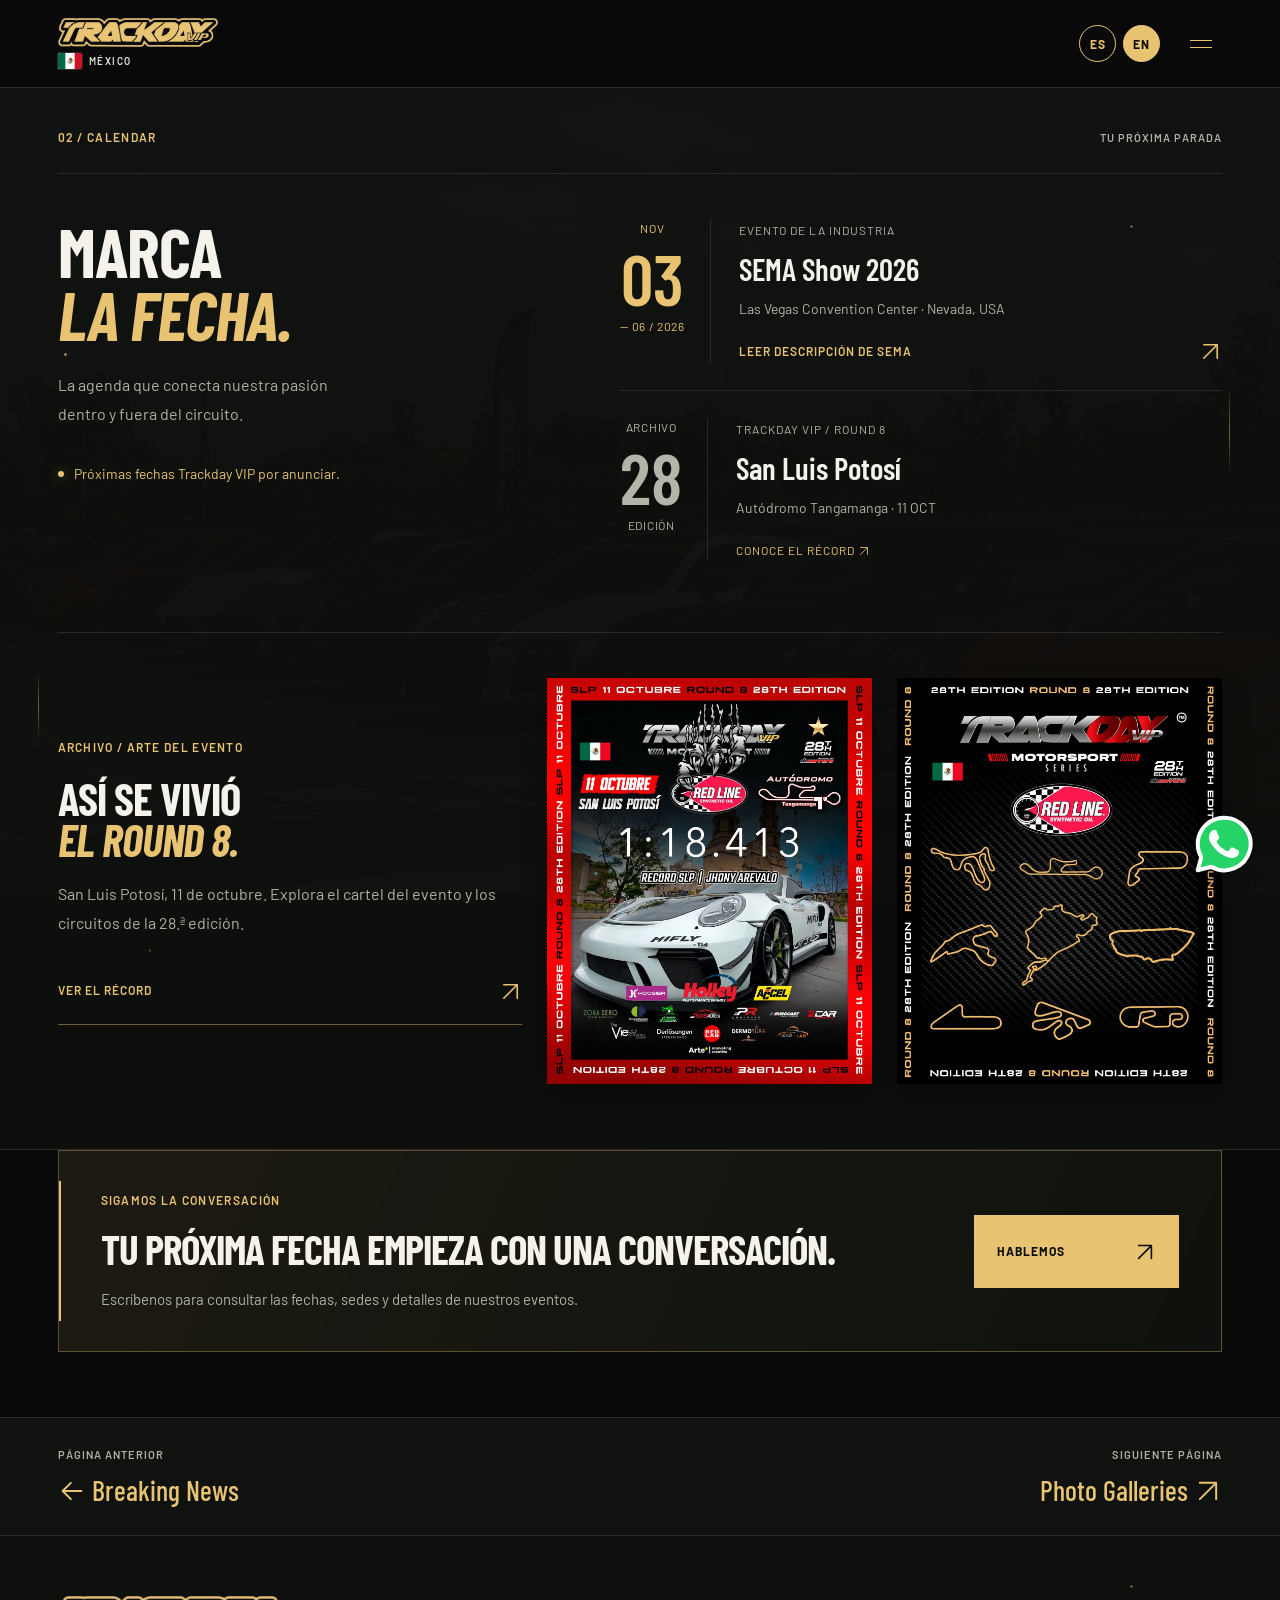
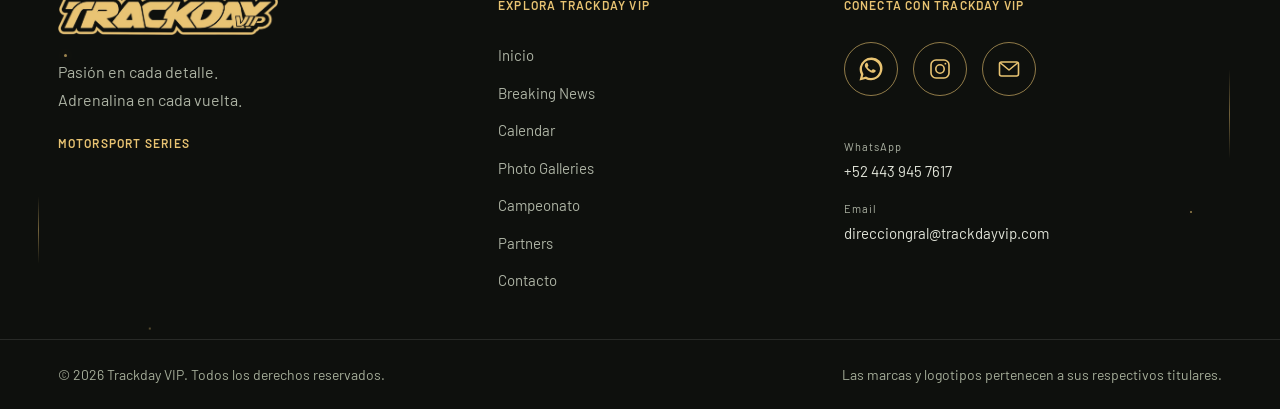
==== commit 5025bfe1: "Add files via upload" ====
--- a/calendar.html
+++ b/calendar.html
@@ -1,4 +1,4 @@
-<!doctype html><html lang="es"><head><meta charset="utf-8"><meta name="viewport" content="width=device-width, initial-scale=1"><meta name="theme-color" content="#090a09"><title>Calendar | Trackday VIP</title><meta name="description" content="Calendar — Trackday VIP Motorsport Series."><link rel="icon" href="assets/logo.png"><link rel="stylesheet" href="style.css?v=e36966ca8e76"></head><body data-page="calendar"><a class="skip" href="#content">Saltar al contenido / Skip to content</a><header class="site-header">
+<!doctype html><html lang="es"><head><meta charset="utf-8"><meta name="viewport" content="width=device-width, initial-scale=1"><meta name="theme-color" content="#090a09"><title>Calendar | Trackday VIP</title><meta name="description" content="Calendar — Trackday VIP Motorsport Series."><link rel="icon" href="assets/logo.png"><link rel="stylesheet" href="style.css?v=6d8b97217529"></head><body data-page="calendar"><a class="skip" href="#content">Saltar al contenido / Skip to content</a><header class="site-header">
 <a href="index.html" class="edition" aria-label="Trackday VIP — Inicio / Home"><img src="assets/logo.png" alt="Trackday VIP" width="1841" height="330"><span class="country-badge"><img src="assets/mexico.svg" alt="" width="24" height="16"><span data-t="countryLabel">MÉXICO</span></span></a>
 <nav class="desktop-nav" aria-label="Principal"><a href="index.html" data-home data-t="homeNav">Inicio</a><a href="news.html">Breaking News</a><a href="calendar.html" aria-current="page">Calendar</a><a href="gallery.html">Photo Galleries</a><a href="campeonato.html" data-t="navChamp">Campeonato</a><a href="partners.html">Partners</a><a class="contact-menu-cta" href="contact.html"><span data-t="navContact">Contacto</span></a></nav>
 <div class="header-controls"><div class="languages" role="group" aria-label="Idioma / Language"><button type="button" data-lang="es" aria-label="Español" aria-pressed="true">ES</button><button type="button" data-lang="en" aria-label="English" aria-pressed="false">EN</button></div><button type="button" class="menu-toggle" aria-label="Abrir menú / Open menu" aria-expanded="false" aria-controls="menu"><span></span><span></span></button></div>
--- a/style.css
+++ b/style.css
@@ -496,3 +496,9 @@
 /* Gold restored only to the SEMA date and details sidebar. */
 .article-page .article-sidebar{--gold:#e8c372}.article-page .article-sidebar .text-button{border-bottom-color:#e8c37266}
 
+
+/* Decorative motion is restricted to the rear background layer. */
+.section-gold-background{z-index:-1!important}.cinematic-hero>.section-gold-background,.event-story>.section-gold-background{display:none!important}.section>:not(.section-gold-background),.partner-ribbon>:not(.section-gold-background),.full-footer>:not(.section-gold-background){position:relative;z-index:1}.sema-original-logo,.sema-sidebar-logo{background:#080908}.cinematic-hero .hero-hairline{display:none}
+
+/* Preserve the supplied logo transparency and give it a full mobile row. */
+.sema-original-logo,.sema-sidebar-logo{background:transparent!important}.article-sidebar .sema-sidebar-logo{display:block;justify-self:center;margin-inline:auto}@media(max-width:760px){.article-page-layout .article-sidebar{width:100%;align-self:stretch}.article-sidebar .sema-sidebar-logo{grid-column:1/-1;width:100%;max-width:480px;height:auto;margin:0 auto 18px}.sema-art .sema-original-logo{width:94%;margin-inline:auto}.news-date-tile .sema-original-logo{width:100%;max-height:200px;margin-inline:auto}}
